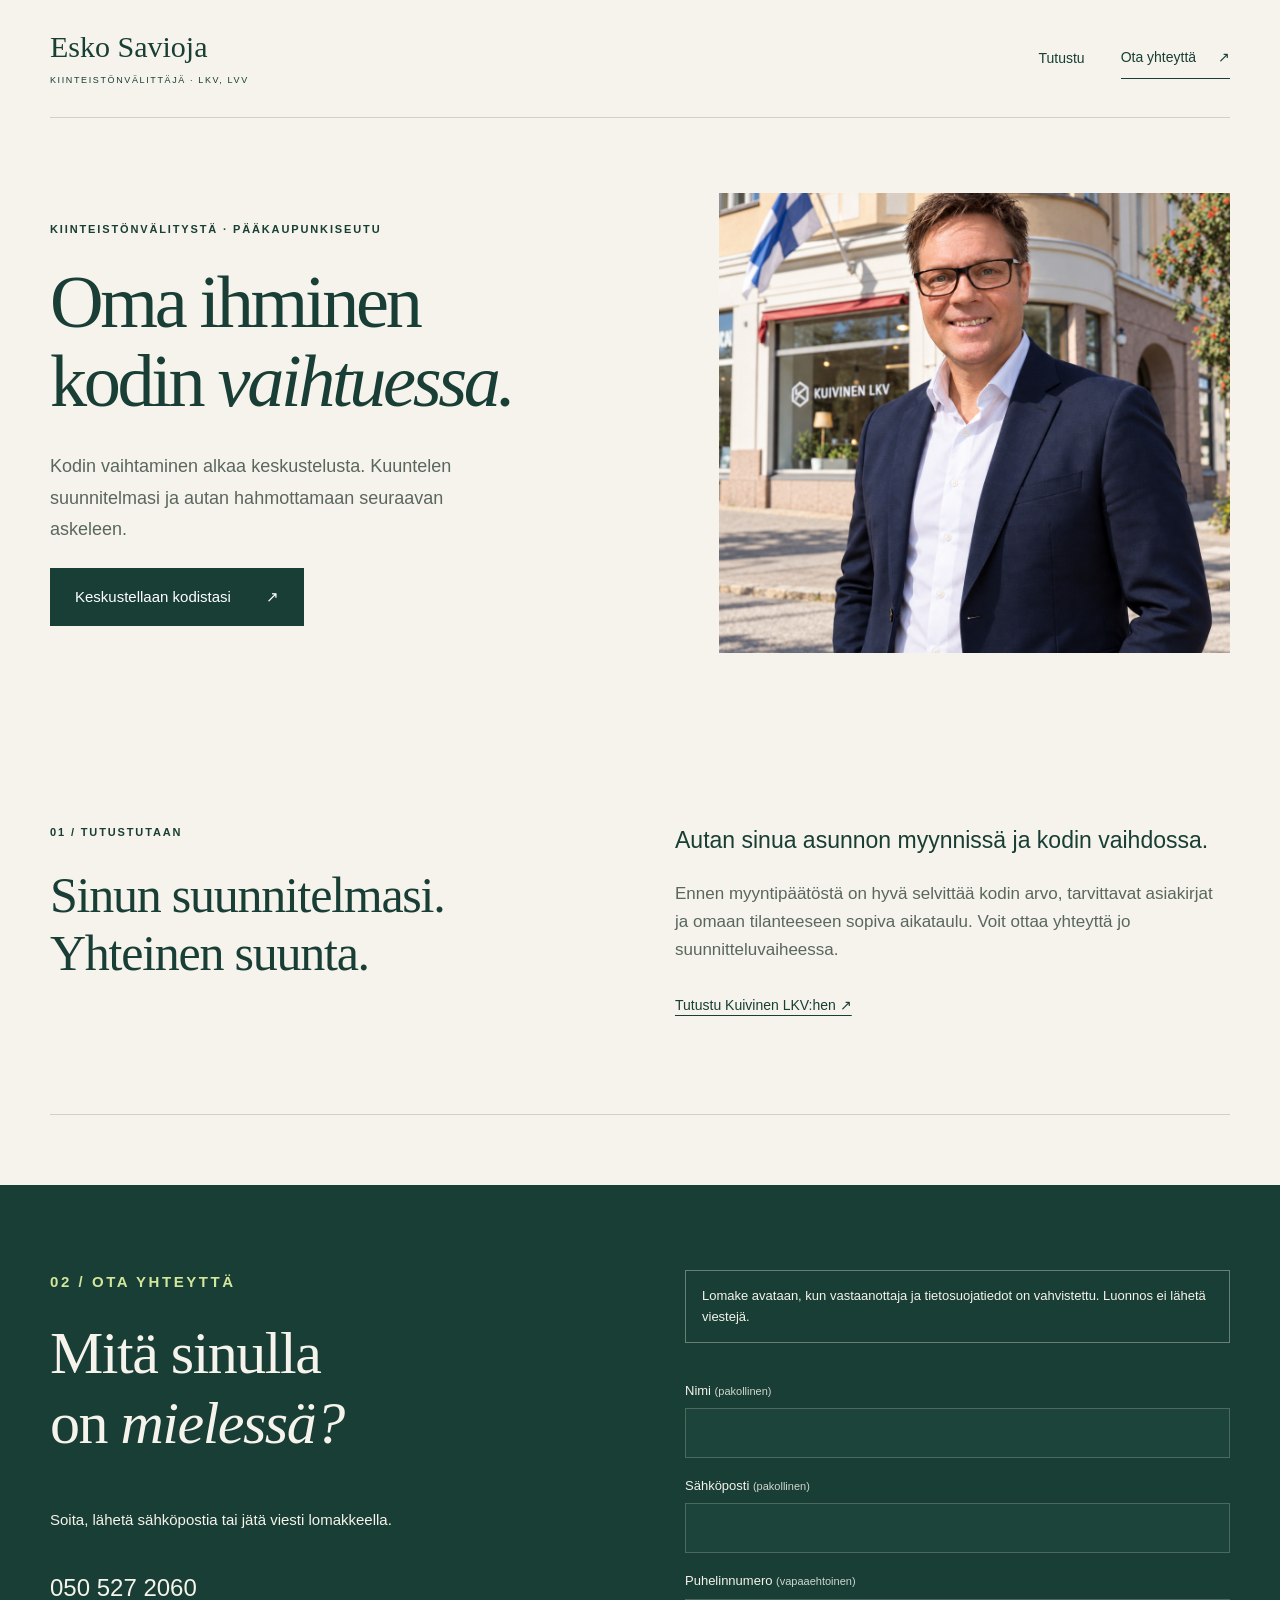
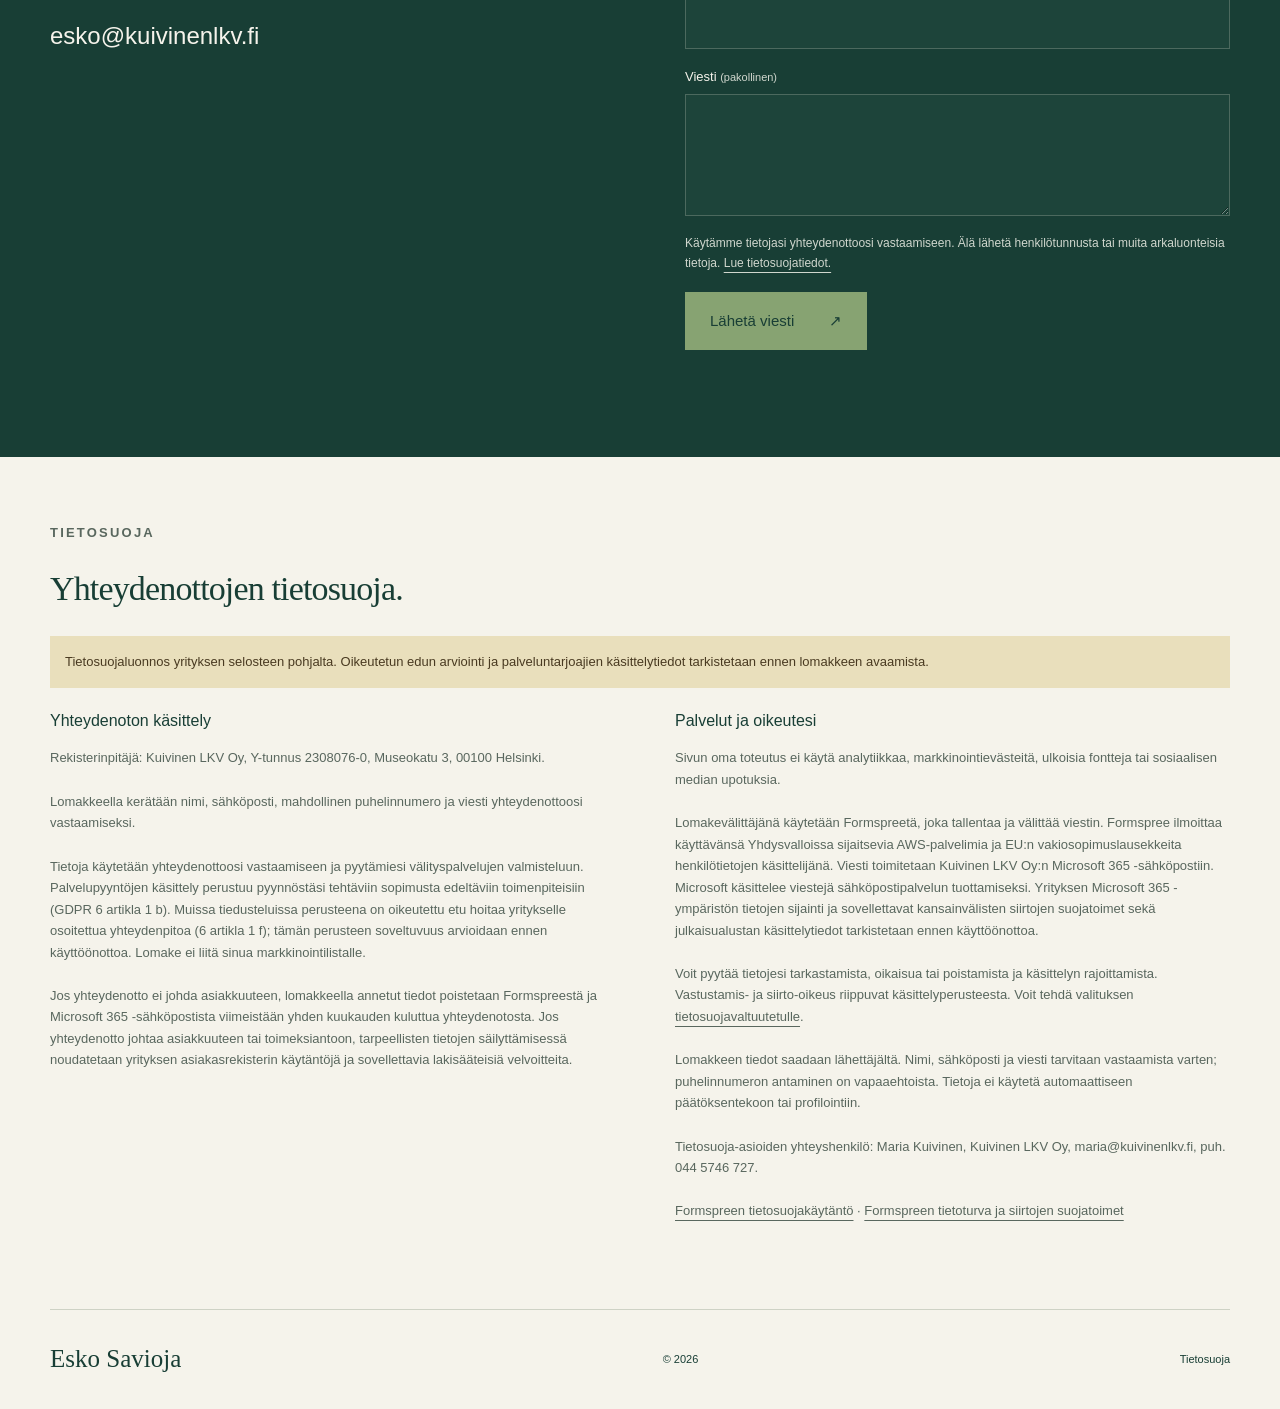
==== index.html @ 9e66d757 "Add files via upload" ====
<!doctype html>
<html lang="fi">
<head>
  <meta charset="utf-8">
  <meta name="viewport" content="width=device-width, initial-scale=1">
  <meta name="robots" content="noindex, nofollow">
  <meta name="description" content="Esko Savioja, Kuivinen LKV:n kiinteistönvälittäjä pääkaupunkiseudulla. Ota yhteyttä ja keskustellaan asumisen suunnitelmistasi.">
  <meta name="theme-color" content="#183e35">
  <meta property="og:title" content="Esko Savioja | Kuivinen LKV">
  <meta property="og:description" content="Oma ihminen kodin vaihtuessa. Tutustu ja ota yhteyttä.">
  <meta property="og:type" content="website">
  <meta property="og:locale" content="fi_FI">
  <title>Esko Savioja | Kiinteistönvälittäjä, LKV, LVV</title>
  <link rel="icon" href="favicon.svg" type="image/svg+xml">
  <link rel="stylesheet" href="styles.css">
  <script src="site-config.js" defer></script>
  <script src="site.js" defer></script>
</head>
<body>
  <a class="skip" href="#sisalto">Siirry sisältöön</a>
  <header class="header wrap">
    <a href="#" class="wordmark" aria-label="Esko Savioja, etusivu">Esko Savioja<span>KIINTEISTÖNVÄLITTÄJÄ · LKV, LVV</span></a>
    <nav aria-label="Päävalikko"><a href="#esittely">Tutustu</a><a href="#yhteys" class="nav-cta">Ota yhteyttä <span aria-hidden="true">↗</span></a></nav>
  </header>
  <main id="sisalto">
    <section class="hero wrap" aria-labelledby="hero-title">
      <div class="hero-copy"><p class="eyebrow">KIINTEISTÖNVÄLITYSTÄ · PÄÄKAUPUNKISEUTU</p>
        <h1 id="hero-title">Oma ihminen<br>kodin <em>vaihtuessa.</em></h1>
        <p class="lead">Kodin vaihtaminen alkaa keskustelusta. Kuuntelen suunnitelmasi ja autan hahmottamaan seuraavan askeleen.</p>
        <a class="button" href="#yhteys">Keskustellaan kodistasi <span aria-hidden="true">↗</span></a>
      </div>
      <figure class="portrait" id="portrait">
        <img id="portrait-photo" src="esko-savioja-ulkokuva.png" alt="Esko Savioja Kuivinen LKV:n toimiston edustalla" width="1122" height="1402" fetchpriority="high">
      </figure>
    </section>
    <section id="esittely" class="intro wrap section" aria-labelledby="intro-title">
      <div><p class="eyebrow">01 / TUTUSTUTAAN</p><h2 id="intro-title">Sinun suunnitelmasi.<br>Yhteinen suunta.</h2></div>
      <div class="intro-text"><p class="large">Autan sinua asunnon myynnissä ja kodin vaihdossa.</p><p>Ennen myyntipäätöstä on hyvä selvittää kodin arvo, tarvittavat asiakirjat ja omaan tilanteeseen sopiva aikataulu. Voit ottaa yhteyttä jo suunnitteluvaiheessa.</p><a class="text-link" id="profile-link" href="https://kuivinenlkv.fi/">Tutustu Kuivinen LKV:hen <span aria-hidden="true">↗</span></a></div>
    </section>
    <section id="yhteys" class="contact" aria-labelledby="contact-title"><div class="wrap contact-grid">
      <div><p class="eyebrow">02 / OTA YHTEYTTÄ</p><h2 id="contact-title">Mitä sinulla<br>on <em>mielessä?</em></h2><p>Soita, lähetä sähköpostia tai jätä viesti lomakkeella.</p><address><a id="phone" href="tel:+358505272060">050 527 2060</a><a id="email" href="mailto:esko@kuivinenlkv.fi">esko@kuivinenlkv.fi</a></address></div>
      <form id="contact-form" method="post" aria-describedby="form-note">
        <p id="form-note" class="form-note">Lomake avataan, kun vastaanottaja ja tietosuojatiedot on vahvistettu. Luonnos ei lähetä viestejä.</p>
        <fieldset disabled id="form-fields"><legend class="sr-only">Yhteydenottolomake</legend>
          <label for="name">Nimi <span>(pakollinen)</span></label><input id="name" name="name" autocomplete="name" maxlength="120" required>
          <label for="email-field">Sähköposti <span>(pakollinen)</span></label><input id="email-field" name="email" type="email" autocomplete="email" maxlength="254" required>
          <label for="phone-field">Puhelinnumero <span>(vapaaehtoinen)</span></label><input id="phone-field" name="phone" type="tel" autocomplete="tel" maxlength="40">
          <label for="message">Viesti <span>(pakollinen)</span></label><textarea id="message" name="message" rows="4" maxlength="5000" required></textarea>
          <div class="honeypot" aria-hidden="true"><label for="website">Jätä tämä tyhjäksi</label><input id="website" name="_gotcha" tabindex="-1" autocomplete="off"></div>
          <p class="form-privacy">Käytämme tietojasi yhteydenottoosi vastaamiseen. Älä lähetä henkilötunnusta tai muita arkaluonteisia tietoja. <a href="#tietosuoja">Lue tietosuojatiedot.</a></p>
          <button class="button light" type="submit" id="send">Lähetä viesti <span aria-hidden="true">↗</span></button>
        </fieldset>
        <p id="form-status" role="status" aria-live="polite"></p>
      </form>
    </div></section>
    <section id="tietosuoja" class="privacy wrap section" aria-labelledby="privacy-title"><p class="eyebrow">TIETOSUOJA</p><h2 id="privacy-title">Yhteydenottojen tietosuoja.</h2>
      <p id="privacy-draft" class="privacy-draft">Tietosuojaluonnos yrityksen selosteen pohjalta. Oikeutetun edun arviointi ja palveluntarjoajien käsittelytiedot tarkistetaan ennen lomakkeen avaamista.</p>
      <div class="privacy-grid"><div><h3>Yhteydenoton käsittely</h3><p id="controller">Rekisterinpitäjä: Kuivinen LKV Oy, Y-tunnus 2308076-0, Museokatu 3, 00100 Helsinki.</p><p>Lomakkeella kerätään nimi, sähköposti, mahdollinen puhelinnumero ja viesti yhteydenottoosi vastaamiseksi.</p><p id="legal-basis">Tietoja käytetään yhteydenottoosi vastaamiseen ja pyytämiesi välityspalvelujen valmisteluun. Palvelupyyntöjen käsittely perustuu pyynnöstäsi tehtäviin sopimusta edeltäviin toimenpiteisiin (GDPR 6 artikla 1 b). Muissa tiedusteluissa perusteena on oikeutettu etu hoitaa yritykselle osoitettua yhteydenpitoa (6 artikla 1 f); tämän perusteen soveltuvuus arvioidaan ennen käyttöönottoa. Lomake ei liitä sinua markkinointilistalle.</p><p id="retention">Jos yhteydenotto ei johda asiakkuuteen, lomakkeella annetut tiedot poistetaan Formspreestä ja Microsoft 365 -sähköpostista viimeistään yhden kuukauden kuluttua yhteydenotosta. Jos yhteydenotto johtaa asiakkuuteen tai toimeksiantoon, tarpeellisten tietojen säilyttämisessä noudatetaan yrityksen asiakasrekisterin käytäntöjä ja sovellettavia lakisääteisiä velvoitteita.</p></div><div><h3>Palvelut ja oikeutesi</h3><p>Sivun oma toteutus ei käytä analytiikkaa, markkinointievästeitä, ulkoisia fontteja tai sosiaalisen median upotuksia.</p><p id="processors">Lomakevälittäjänä käytetään Formspreetä, joka tallentaa ja välittää viestin. Formspree ilmoittaa käyttävänsä Yhdysvalloissa sijaitsevia AWS-palvelimia ja EU:n vakiosopimuslausekkeita henkilötietojen käsittelijänä. Viesti toimitetaan Kuivinen LKV Oy:n Microsoft 365 -sähköpostiin. Microsoft käsittelee viestejä sähköpostipalvelun tuottamiseksi. Yrityksen Microsoft 365 -ympäristön tietojen sijainti ja sovellettavat kansainvälisten siirtojen suojatoimet sekä julkaisualustan käsittelytiedot tarkistetaan ennen käyttöönottoa.</p><p>Voit pyytää tietojesi tarkastamista, oikaisua tai poistamista ja käsittelyn rajoittamista. Vastustamis- ja siirto-oikeus riippuvat käsittelyperusteesta. Voit tehdä valituksen <a href="https://tietosuoja.fi/ilmoitus-tietosuojavaltuutetulle">tietosuojavaltuutetulle</a>.</p><p>Lomakkeen tiedot saadaan lähettäjältä. Nimi, sähköposti ja viesti tarvitaan vastaamista varten; puhelinnumeron antaminen on vapaaehtoista. Tietoja ei käytetä automaattiseen päätöksentekoon tai profilointiin.</p><p id="privacy-contact">Tietosuoja-asioiden yhteyshenkilö: Maria Kuivinen, Kuivinen LKV Oy, maria@kuivinenlkv.fi, puh. 044 5746 727.</p><p><a href="https://formspree.io/legal/privacy-policy/">Formspreen tietosuojakäytäntö</a> · <a href="https://formspree.io/security/">Formspreen tietoturva ja siirtojen suojatoimet</a></p></div></div>
    </section>
  </main>
  <footer class="footer wrap"><a class="wordmark" href="#">Esko Savioja</a><span>© <span id="year">2026</span></span><a href="#tietosuoja">Tietosuoja</a></footer>
</body>
</html>
---- styles.css ----
:root{--paper:#f5f3eb;--ink:#183e35;--muted:#59675e;--line:#ced2c5;--accent:#d2e69c;--serif:Georgia,'Times New Roman',serif;--sans:Arial,Helvetica,sans-serif}*{box-sizing:border-box}html{scroll-behavior:smooth;scroll-padding-top:2rem}body{margin:0;background:var(--paper);color:var(--ink);font:17px/1.65 var(--sans)}a{color:inherit;text-underline-offset:5px}a,button,input,textarea{touch-action:manipulation}a:focus-visible,button:focus-visible,summary:focus-visible{outline:3px solid #977234;outline-offset:6px}input:focus-visible,textarea:focus-visible{outline:3px solid var(--accent);outline-offset:3px}.wrap{width:min(1180px,calc(100% - 96px));margin-inline:auto}.draft{background:#e9dfbc;text-align:center;padding:8px 20px;font-size:13px;color:#493a21}.header{display:flex;align-items:center;justify-content:space-between;padding-block:30px;border-bottom:1px solid var(--line);gap:24px}.wordmark{font:30px/1.15 var(--serif);text-decoration:none}.wordmark span{display:block;font:9px/1.5 var(--sans);letter-spacing:.18em;margin-top:9px}nav{display:flex;align-items:center;gap:36px;font-size:14px}nav a{text-decoration:none}.nav-cta{border-bottom:1px solid var(--ink);padding-block:8px}nav span{margin-left:18px}.hero{display:grid;grid-template-columns:1.2fr 1fr;gap:55px;align-items:center;padding-block:75px 80px}.eyebrow{font-size:11px;font-weight:700;letter-spacing:.17em;margin:0 0 25px}h1,h2,h3,p,figure{margin-top:0}h1{font:clamp(48px,5.8vw,78px)/1.07 var(--serif);letter-spacing:-.045em;margin-bottom:30px}em{font-weight:400}h2{font:clamp(34px,4vw,50px)/1.16 var(--serif);letter-spacing:-.025em}h3{font-size:19px;line-height:1.35;font-weight:500}p{margin-bottom:22px}.lead{font-size:18px;max-width:460px;color:var(--muted);line-height:1.75}.button{display:inline-flex;gap:35px;align-items:center;justify-content:space-between;background:var(--ink);color:white;padding:17px 24px;text-decoration:none;border:1px solid var(--ink);font:15px/1.5 var(--sans);cursor:pointer}.button:hover{background:#2a5549}.hero-note{font-size:11px;color:var(--muted);margin-top:18px}.portrait{margin:0;position:relative;align-self:stretch;min-height:460px;background:#d9ddcf;overflow:hidden}.portrait-placeholder{height:100%;min-height:460px;display:flex;flex-direction:column;align-items:center;justify-content:center;background:linear-gradient(155deg,#e3e5d8 0%,#becbbc 100%)}.monogram{font:150px var(--serif);letter-spacing:-.07em;color:#55725f}.photo-note{font-size:12px;color:#344f41}.portrait img{display:block;width:100%;height:100%;min-height:460px;object-fit:cover;position:absolute;inset:0}.portrait figcaption{position:absolute;bottom:20px;left:22px;right:22px;padding:16px 20px;background:var(--paper);display:flex;flex-wrap:wrap;gap:6px 15px;align-items:baseline;justify-content:space-between}.portrait figcaption span{font:25px var(--serif)}.portrait figcaption small{font-size:10px;color:var(--muted)}.band{background:var(--ink);color:var(--paper)}.band-inner{padding-block:25px;display:flex;justify-content:space-between;gap:24px;align-items:center}.band-inner>span{font:24px var(--serif)}.band a{font-size:12px;white-space:nowrap;text-decoration:none}.band a span{margin-left:15px}.section{padding-block:90px;border-bottom:1px solid var(--line)}.intro{display:grid;grid-template-columns:1fr 1fr;gap:70px}.intro-text{color:var(--muted);max-width:540px}.intro-text .large{font-size:23px;color:var(--ink);line-height:1.5}.text-link{display:inline-block;color:var(--ink);font-size:14px;margin-top:8px}.text-link span{margin-left:20px}.section-heading{display:flex;justify-content:space-between;align-items:baseline;gap:24px}.section-heading h2{font-size:40px}.steps{list-style:none;padding:0;margin:35px 0 0;display:grid;grid-template-columns:repeat(3,1fr);gap:40px}.steps li{border-top:1px solid var(--line);padding-top:22px}.step-number{display:block;font:italic 34px var(--serif);color:#63764d;margin-bottom:25px}.steps p{font-size:15px;color:var(--muted);margin-bottom:0}.contact{background:var(--ink);color:var(--paper);margin-top:70px;padding-block:85px}.contact-grid{display:grid;grid-template-columns:1fr 1fr;gap:90px}.contact h2{font-size:60px}.contact .eyebrow{color:var(--accent)}.contact p{font-size:15px}.contact address{font-style:normal;display:flex;flex-direction:column;gap:8px;margin-top:35px}.contact address a{font-size:24px;text-decoration:none;overflow-wrap:anywhere}.contact-brand{margin-top:30px;color:#d0d7ce}form{min-width:0}fieldset{padding:0;margin:0;border:0;min-width:0}label{display:block;font-size:13px;margin:17px 0 7px}label span{color:#d0d7ce;font-size:11px}input,textarea{font:16px/1.5 var(--sans);border:1px solid #698074;border-radius:0;padding:12px;background:#21483e;color:#fff;display:block;width:100%;resize:vertical}textarea{min-height:120px}input:disabled,textarea:disabled{opacity:.65}.light{background:var(--accent);color:var(--ink);border-color:var(--accent)}.light:hover{background:#e0efbb}button:disabled{cursor:not-allowed;opacity:.6}.form-note{padding:14px 16px;border:1px solid #698074;margin-bottom:20px;font-size:13px!important}form .form-privacy{font-size:12px;color:#d0d7ce;margin-block:18px}#form-status{margin-top:18px}.honeypot{display:none}.privacy{padding-block:65px}.privacy h2{font-size:34px}.privacy-grid{display:grid;grid-template-columns:1fr 1fr;gap:70px}.privacy p{font-size:13px;color:var(--muted)}.privacy h3{font-size:16px}.privacy-draft{padding:15px;background:#e9dfbc;color:#493a21!important}.footer{display:flex;align-items:center;gap:30px;justify-content:space-between;padding-block:35px;font-size:11px}.footer .wordmark{font-size:25px}.footer a:not(.wordmark){text-decoration:none}.skip{position:fixed;left:15px;top:-100px;background:#fff;z-index:10;padding:12px}.skip:focus{top:15px}.sr-only{position:absolute;width:1px;height:1px;padding:0;margin:-1px;overflow:hidden;clip:rect(0,0,0,0);white-space:nowrap;border:0}[hidden]{display:none!important}@media(min-width:1500px){.hero{padding-block:95px}}@media(max-width:900px){.wrap{width:calc(100% - 48px)}.hero{gap:28px}.hero h1{font-size:52px}.portrait,.portrait-placeholder{min-height:420px}.intro,.contact-grid{gap:40px}.steps{gap:24px}.section-heading{display:block}.contact h2{font-size:50px}.contact address a{font-size:21px}.privacy-grid{gap:35px}}@media(max-width:640px){.wrap{width:calc(100% - 40px)}.header{padding-block:22px;gap:15px}.wordmark{font-size:25px}.wordmark span{font-size:8px}nav{gap:0}nav>a:first-child{display:none}.nav-cta{font-size:12px}nav span{margin-left:8px}.hero{grid-template-columns:1fr;padding-block:44px;gap:30px}.hero h1{font-size:clamp(45px,11vw,66px)}.lead{font-size:17px}.portrait,.portrait-placeholder{min-height:410px}.portrait{aspect-ratio:4/4.1}.band-inner{align-items:flex-start;flex-direction:column;gap:14px}.band-inner>span{font-size:23px}.section{padding-block:55px}.intro,.contact-grid,.privacy-grid{grid-template-columns:1fr;gap:22px}.intro-text .large{font-size:22px}.section-heading h2{font-size:34px}.steps{grid-template-columns:1fr;gap:30px;margin-top:15px}.step-number{margin-bottom:15px}.steps p{max-width:440px}.contact{margin-top:35px;padding-block:55px}.contact h2{font-size:53px}.contact-grid{gap:25px}.contact address{margin-top:25px}.privacy-grid{gap:10px}.footer{flex-wrap:wrap;gap:20px}.footer .wordmark{width:100%}.draft{font-size:11px}}@media(prefers-reduced-motion:reduce){html{scroll-behavior:auto}}
:where(.hero-copy,.portrait){min-width:0}.portrait{width:100%;max-width:100%}
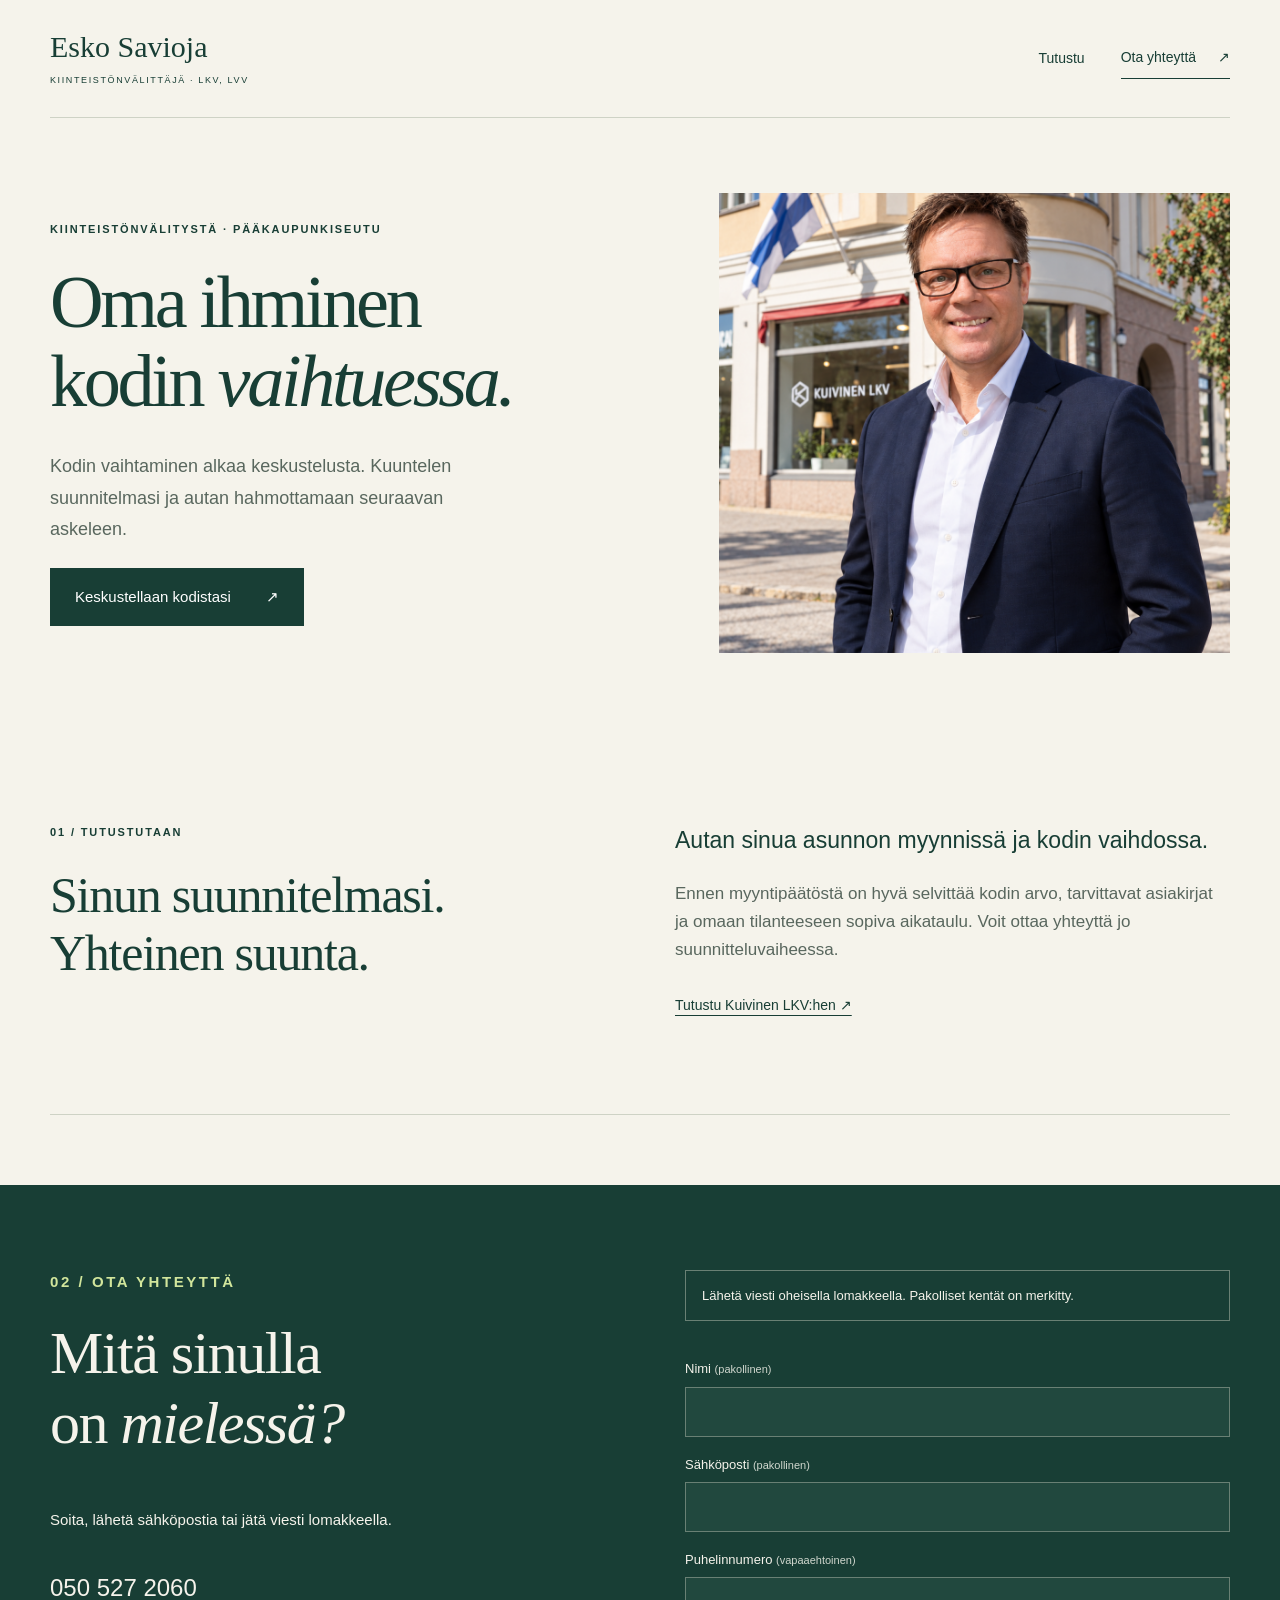
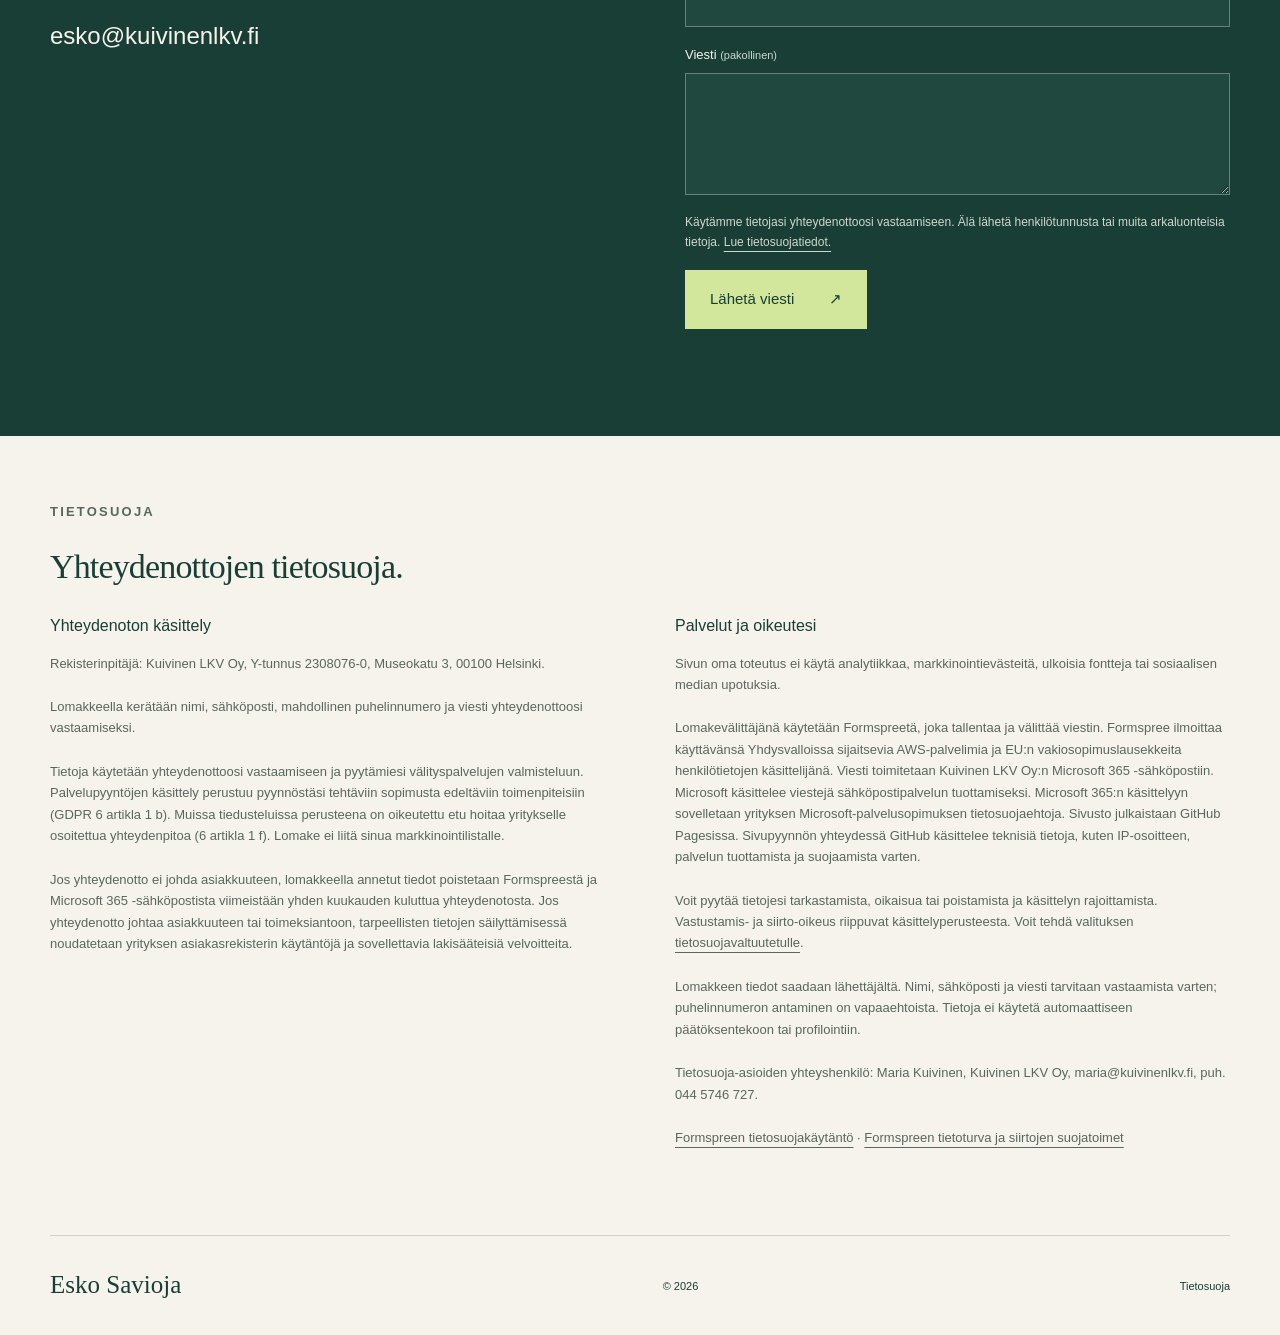
==== commit 42f4836e: "Add files via upload" ====
--- a/index.html
+++ b/index.html
@@ -3,7 +3,7 @@
 <head>
   <meta charset="utf-8">
   <meta name="viewport" content="width=device-width, initial-scale=1">
-  <meta name="robots" content="noindex, nofollow">
+  <meta name="robots" content="index, follow">
   <meta name="description" content="Esko Savioja, Kuivinen LKV:n kiinteistönvälittäjä pääkaupunkiseudulla. Ota yhteyttä ja keskustellaan asumisen suunnitelmistasi.">
   <meta name="theme-color" content="#183e35">
   <meta property="og:title" content="Esko Savioja | Kuivinen LKV">
@@ -11,6 +11,8 @@
   <meta property="og:type" content="website">
   <meta property="og:locale" content="fi_FI">
   <title>Esko Savioja | Kiinteistönvälittäjä, LKV, LVV</title>
+  <link rel="canonical" href="https://eskosavioja.com/">
+  <meta property="og:url" content="https://eskosavioja.com/">
   <link rel="icon" href="favicon.svg" type="image/svg+xml">
   <link rel="stylesheet" href="styles.css">
   <script src="site-config.js" defer></script>
@@ -40,7 +42,7 @@
     <section id="yhteys" class="contact" aria-labelledby="contact-title"><div class="wrap contact-grid">
       <div><p class="eyebrow">02 / OTA YHTEYTTÄ</p><h2 id="contact-title">Mitä sinulla<br>on <em>mielessä?</em></h2><p>Soita, lähetä sähköpostia tai jätä viesti lomakkeella.</p><address><a id="phone" href="tel:+358505272060">050 527 2060</a><a id="email" href="mailto:esko@kuivinenlkv.fi">esko@kuivinenlkv.fi</a></address></div>
       <form id="contact-form" method="post" aria-describedby="form-note">
-        <p id="form-note" class="form-note">Lomake avataan, kun vastaanottaja ja tietosuojatiedot on vahvistettu. Luonnos ei lähetä viestejä.</p>
+        <p id="form-note" class="form-note">Lähetä viesti oheisella lomakkeella. Pakolliset kentät on merkitty.</p>
         <fieldset disabled id="form-fields"><legend class="sr-only">Yhteydenottolomake</legend>
           <label for="name">Nimi <span>(pakollinen)</span></label><input id="name" name="name" autocomplete="name" maxlength="120" required>
           <label for="email-field">Sähköposti <span>(pakollinen)</span></label><input id="email-field" name="email" type="email" autocomplete="email" maxlength="254" required>
@@ -54,8 +56,7 @@
       </form>
     </div></section>
     <section id="tietosuoja" class="privacy wrap section" aria-labelledby="privacy-title"><p class="eyebrow">TIETOSUOJA</p><h2 id="privacy-title">Yhteydenottojen tietosuoja.</h2>
-      <p id="privacy-draft" class="privacy-draft">Tietosuojaluonnos yrityksen selosteen pohjalta. Oikeutetun edun arviointi ja palveluntarjoajien käsittelytiedot tarkistetaan ennen lomakkeen avaamista.</p>
-      <div class="privacy-grid"><div><h3>Yhteydenoton käsittely</h3><p id="controller">Rekisterinpitäjä: Kuivinen LKV Oy, Y-tunnus 2308076-0, Museokatu 3, 00100 Helsinki.</p><p>Lomakkeella kerätään nimi, sähköposti, mahdollinen puhelinnumero ja viesti yhteydenottoosi vastaamiseksi.</p><p id="legal-basis">Tietoja käytetään yhteydenottoosi vastaamiseen ja pyytämiesi välityspalvelujen valmisteluun. Palvelupyyntöjen käsittely perustuu pyynnöstäsi tehtäviin sopimusta edeltäviin toimenpiteisiin (GDPR 6 artikla 1 b). Muissa tiedusteluissa perusteena on oikeutettu etu hoitaa yritykselle osoitettua yhteydenpitoa (6 artikla 1 f); tämän perusteen soveltuvuus arvioidaan ennen käyttöönottoa. Lomake ei liitä sinua markkinointilistalle.</p><p id="retention">Jos yhteydenotto ei johda asiakkuuteen, lomakkeella annetut tiedot poistetaan Formspreestä ja Microsoft 365 -sähköpostista viimeistään yhden kuukauden kuluttua yhteydenotosta. Jos yhteydenotto johtaa asiakkuuteen tai toimeksiantoon, tarpeellisten tietojen säilyttämisessä noudatetaan yrityksen asiakasrekisterin käytäntöjä ja sovellettavia lakisääteisiä velvoitteita.</p></div><div><h3>Palvelut ja oikeutesi</h3><p>Sivun oma toteutus ei käytä analytiikkaa, markkinointievästeitä, ulkoisia fontteja tai sosiaalisen median upotuksia.</p><p id="processors">Lomakevälittäjänä käytetään Formspreetä, joka tallentaa ja välittää viestin. Formspree ilmoittaa käyttävänsä Yhdysvalloissa sijaitsevia AWS-palvelimia ja EU:n vakiosopimuslausekkeita henkilötietojen käsittelijänä. Viesti toimitetaan Kuivinen LKV Oy:n Microsoft 365 -sähköpostiin. Microsoft käsittelee viestejä sähköpostipalvelun tuottamiseksi. Yrityksen Microsoft 365 -ympäristön tietojen sijainti ja sovellettavat kansainvälisten siirtojen suojatoimet sekä julkaisualustan käsittelytiedot tarkistetaan ennen käyttöönottoa.</p><p>Voit pyytää tietojesi tarkastamista, oikaisua tai poistamista ja käsittelyn rajoittamista. Vastustamis- ja siirto-oikeus riippuvat käsittelyperusteesta. Voit tehdä valituksen <a href="https://tietosuoja.fi/ilmoitus-tietosuojavaltuutetulle">tietosuojavaltuutetulle</a>.</p><p>Lomakkeen tiedot saadaan lähettäjältä. Nimi, sähköposti ja viesti tarvitaan vastaamista varten; puhelinnumeron antaminen on vapaaehtoista. Tietoja ei käytetä automaattiseen päätöksentekoon tai profilointiin.</p><p id="privacy-contact">Tietosuoja-asioiden yhteyshenkilö: Maria Kuivinen, Kuivinen LKV Oy, maria@kuivinenlkv.fi, puh. 044 5746 727.</p><p><a href="https://formspree.io/legal/privacy-policy/">Formspreen tietosuojakäytäntö</a> · <a href="https://formspree.io/security/">Formspreen tietoturva ja siirtojen suojatoimet</a></p></div></div>
+      <div class="privacy-grid"><div><h3>Yhteydenoton käsittely</h3><p id="controller">Rekisterinpitäjä: Kuivinen LKV Oy, Y-tunnus 2308076-0, Museokatu 3, 00100 Helsinki.</p><p>Lomakkeella kerätään nimi, sähköposti, mahdollinen puhelinnumero ja viesti yhteydenottoosi vastaamiseksi.</p><p id="legal-basis">Tietoja käytetään yhteydenottoosi vastaamiseen ja pyytämiesi välityspalvelujen valmisteluun. Palvelupyyntöjen käsittely perustuu pyynnöstäsi tehtäviin sopimusta edeltäviin toimenpiteisiin (GDPR 6 artikla 1 b). Muissa tiedusteluissa perusteena on oikeutettu etu hoitaa yritykselle osoitettua yhteydenpitoa (6 artikla 1 f). Lomake ei liitä sinua markkinointilistalle.</p><p id="retention">Jos yhteydenotto ei johda asiakkuuteen, lomakkeella annetut tiedot poistetaan Formspreestä ja Microsoft 365 -sähköpostista viimeistään yhden kuukauden kuluttua yhteydenotosta. Jos yhteydenotto johtaa asiakkuuteen tai toimeksiantoon, tarpeellisten tietojen säilyttämisessä noudatetaan yrityksen asiakasrekisterin käytäntöjä ja sovellettavia lakisääteisiä velvoitteita.</p></div><div><h3>Palvelut ja oikeutesi</h3><p>Sivun oma toteutus ei käytä analytiikkaa, markkinointievästeitä, ulkoisia fontteja tai sosiaalisen median upotuksia.</p><p id="processors">Lomakevälittäjänä käytetään Formspreetä, joka tallentaa ja välittää viestin. Formspree ilmoittaa käyttävänsä Yhdysvalloissa sijaitsevia AWS-palvelimia ja EU:n vakiosopimuslausekkeita henkilötietojen käsittelijänä. Viesti toimitetaan Kuivinen LKV Oy:n Microsoft 365 -sähköpostiin. Microsoft käsittelee viestejä sähköpostipalvelun tuottamiseksi. Microsoft 365:n käsittelyyn sovelletaan yrityksen Microsoft-palvelusopimuksen tietosuojaehtoja. Sivusto julkaistaan GitHub Pagesissa. Sivupyynnön yhteydessä GitHub käsittelee teknisiä tietoja, kuten IP-osoitteen, palvelun tuottamista ja suojaamista varten.</p><p>Voit pyytää tietojesi tarkastamista, oikaisua tai poistamista ja käsittelyn rajoittamista. Vastustamis- ja siirto-oikeus riippuvat käsittelyperusteesta. Voit tehdä valituksen <a href="https://tietosuoja.fi/ilmoitus-tietosuojavaltuutetulle">tietosuojavaltuutetulle</a>.</p><p>Lomakkeen tiedot saadaan lähettäjältä. Nimi, sähköposti ja viesti tarvitaan vastaamista varten; puhelinnumeron antaminen on vapaaehtoista. Tietoja ei käytetä automaattiseen päätöksentekoon tai profilointiin.</p><p id="privacy-contact">Tietosuoja-asioiden yhteyshenkilö: Maria Kuivinen, Kuivinen LKV Oy, maria@kuivinenlkv.fi, puh. 044 5746 727.</p><p><a href="https://formspree.io/legal/privacy-policy/">Formspreen tietosuojakäytäntö</a> · <a href="https://formspree.io/security/">Formspreen tietoturva ja siirtojen suojatoimet</a></p></div></div>
     </section>
   </main>
   <footer class="footer wrap"><a class="wordmark" href="#">Esko Savioja</a><span>© <span id="year">2026</span></span><a href="#tietosuoja">Tietosuoja</a></footer>
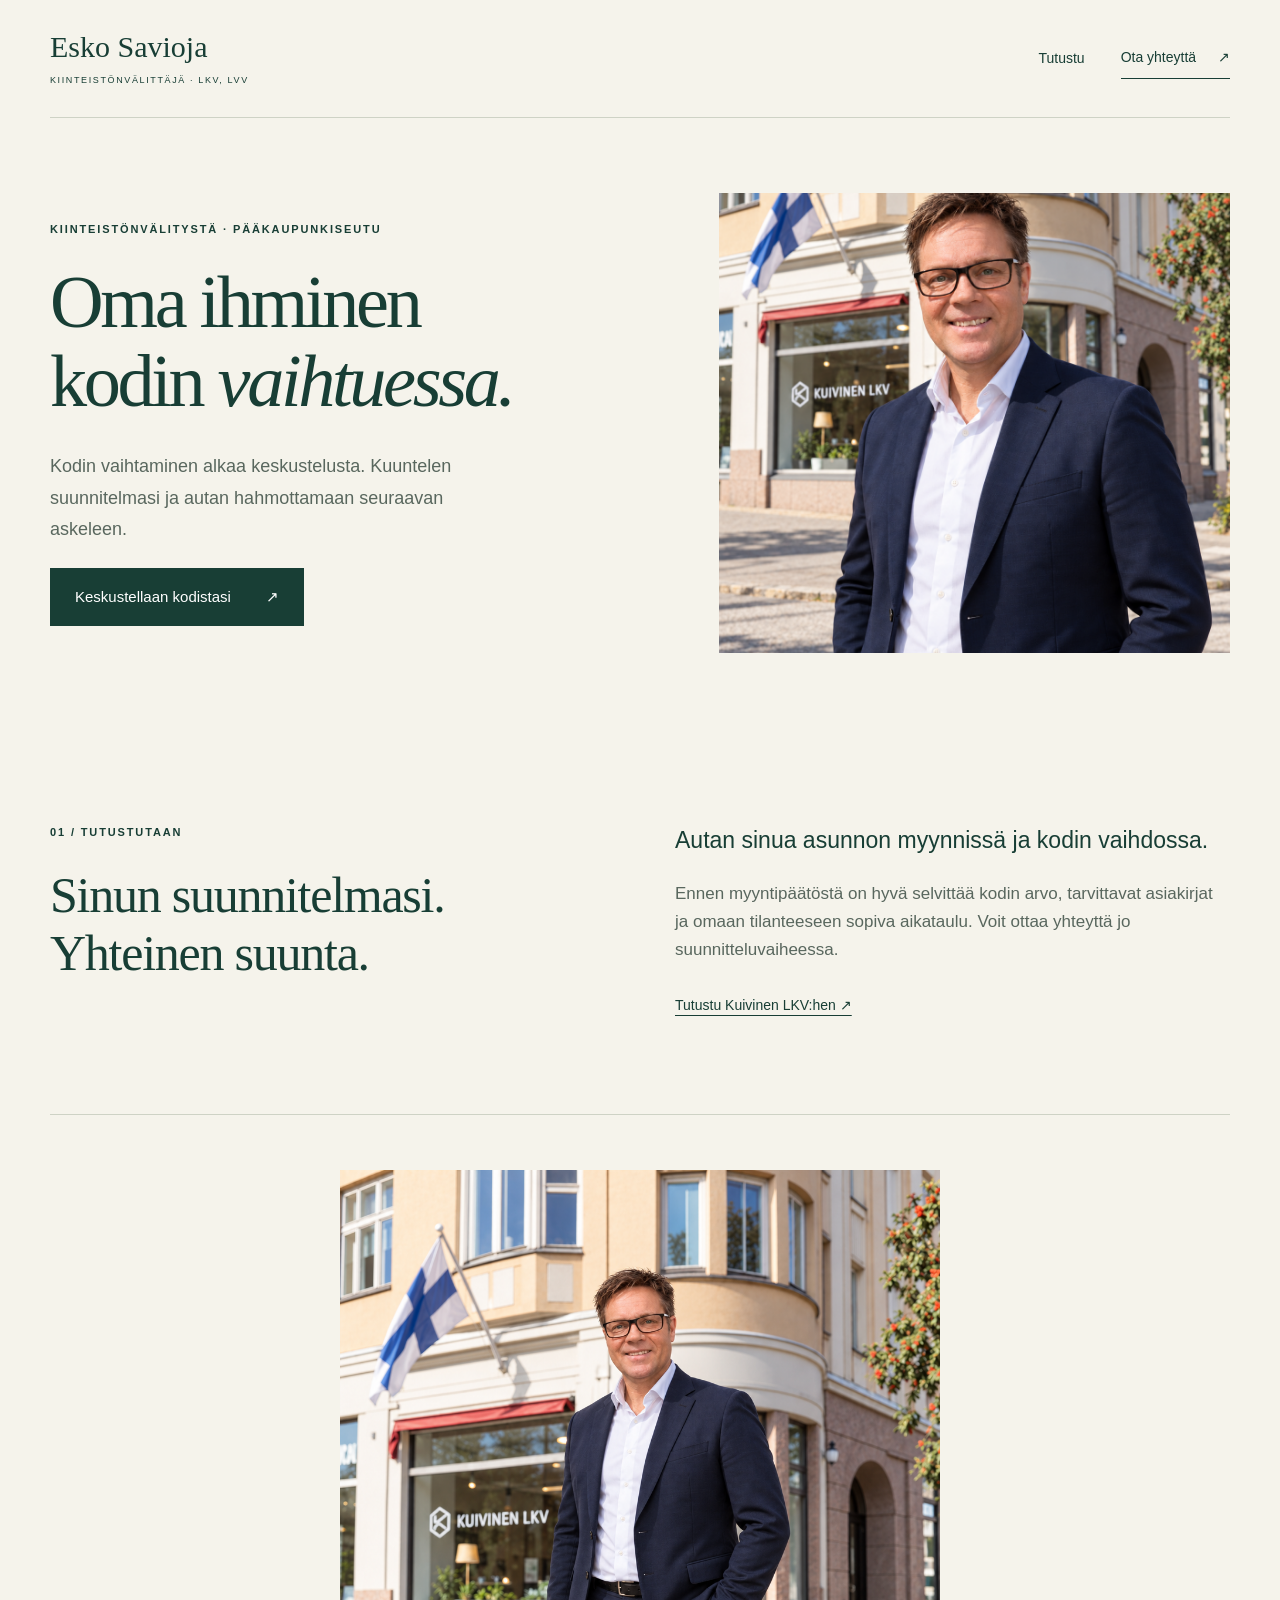
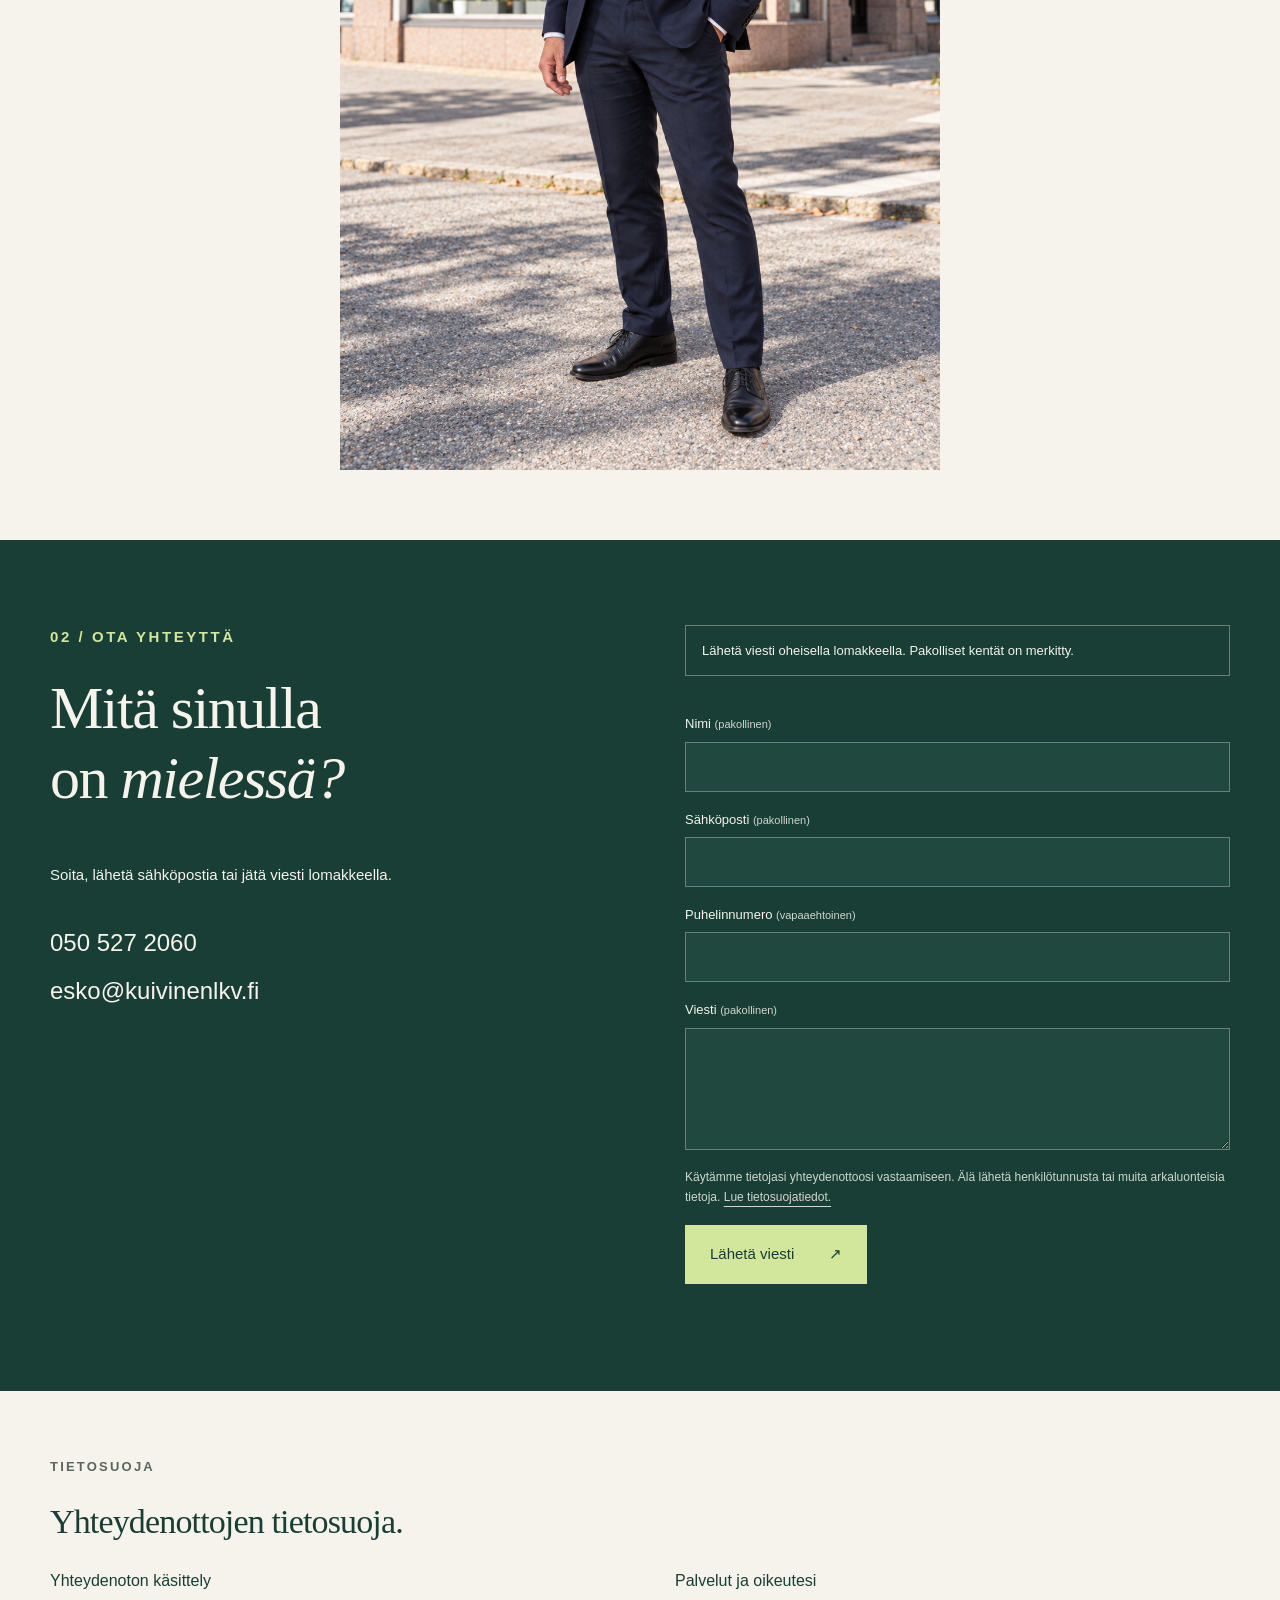
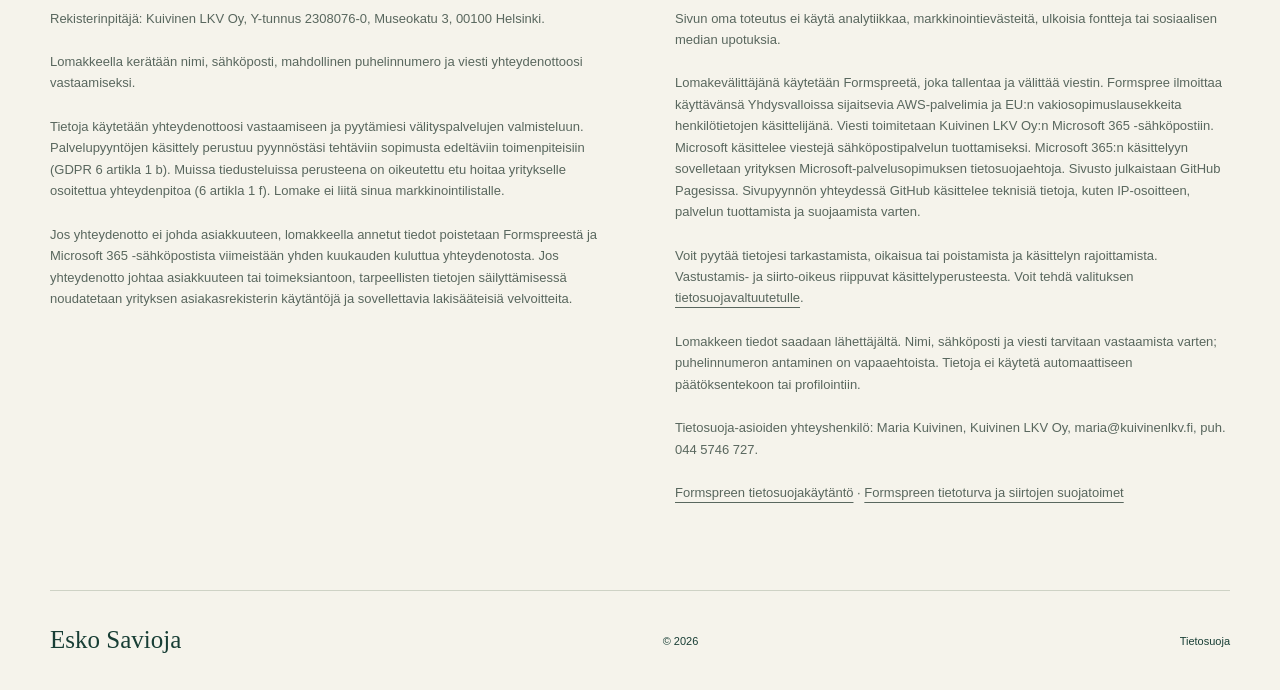
==== commit 83c99c48: "Add files via upload" ====
--- a/index.html
+++ b/index.html
@@ -39,6 +39,9 @@
       <div><p class="eyebrow">01 / TUTUSTUTAAN</p><h2 id="intro-title">Sinun suunnitelmasi.<br>Yhteinen suunta.</h2></div>
       <div class="intro-text"><p class="large">Autan sinua asunnon myynnissä ja kodin vaihdossa.</p><p>Ennen myyntipäätöstä on hyvä selvittää kodin arvo, tarvittavat asiakirjat ja omaan tilanteeseen sopiva aikataulu. Voit ottaa yhteyttä jo suunnitteluvaiheessa.</p><a class="text-link" id="profile-link" href="https://kuivinenlkv.fi/">Tutustu Kuivinen LKV:hen <span aria-hidden="true">↗</span></a></div>
     </section>
+    <figure class="location-photo wrap">
+      <img src="esko-savioja-kokovartalo.png" alt="Esko Savioja kokovartalokuvassa Kuivinen LKV:n toimiston edustalla" width="1024" height="1536" loading="lazy" decoding="async">
+    </figure>
     <section id="yhteys" class="contact" aria-labelledby="contact-title"><div class="wrap contact-grid">
       <div><p class="eyebrow">02 / OTA YHTEYTTÄ</p><h2 id="contact-title">Mitä sinulla<br>on <em>mielessä?</em></h2><p>Soita, lähetä sähköpostia tai jätä viesti lomakkeella.</p><address><a id="phone" href="tel:+358505272060">050 527 2060</a><a id="email" href="mailto:esko@kuivinenlkv.fi">esko@kuivinenlkv.fi</a></address></div>
       <form id="contact-form" method="post" aria-describedby="form-note">
--- a/styles.css
+++ b/styles.css
@@ -1,2 +1,4 @@
-:root{--paper:#f5f3eb;--ink:#183e35;--muted:#59675e;--line:#ced2c5;--accent:#d2e69c;--serif:Georgia,'Times New Roman',serif;--sans:Arial,Helvetica,sans-serif}*{box-sizing:border-box}html{scroll-behavior:smooth;scroll-padding-top:2rem}body{margin:0;background:var(--paper);color:var(--ink);font:17px/1.65 var(--sans)}a{color:inherit;text-underline-offset:5px}a,button,input,textarea{touch-action:manipulation}a:focus-visible,button:focus-visible,summary:focus-visible{outline:3px solid #977234;outline-offset:6px}input:focus-visible,textarea:focus-visible{outline:3px solid var(--accent);outline-offset:3px}.wrap{width:min(1180px,calc(100% - 96px));margin-inline:auto}.draft{background:#e9dfbc;text-align:center;padding:8px 20px;font-size:13px;color:#493a21}.header{display:flex;align-items:center;justify-content:space-between;padding-block:30px;border-bottom:1px solid var(--line);gap:24px}.wordmark{font:30px/1.15 var(--serif);text-decoration:none}.wordmark span{display:block;font:9px/1.5 var(--sans);letter-spacing:.18em;margin-top:9px}nav{display:flex;align-items:center;gap:36px;font-size:14px}nav a{text-decoration:none}.nav-cta{border-bottom:1px solid var(--ink);padding-block:8px}nav span{margin-left:18px}.hero{display:grid;grid-template-columns:1.2fr 1fr;gap:55px;align-items:center;padding-block:75px 80px}.eyebrow{font-size:11px;font-weight:700;letter-spacing:.17em;margin:0 0 25px}h1,h2,h3,p,figure{margin-top:0}h1{font:clamp(48px,5.8vw,78px)/1.07 var(--serif);letter-spacing:-.045em;margin-bottom:30px}em{font-weight:400}h2{font:clamp(34px,4vw,50px)/1.16 var(--serif);letter-spacing:-.025em}h3{font-size:19px;line-height:1.35;font-weight:500}p{margin-bottom:22px}.lead{font-size:18px;max-width:460px;color:var(--muted);line-height:1.75}.button{display:inline-flex;gap:35px;align-items:center;justify-content:space-between;background:var(--ink);color:white;padding:17px 24px;text-decoration:none;border:1px solid var(--ink);font:15px/1.5 var(--sans);cursor:pointer}.button:hover{background:#2a5549}.hero-note{font-size:11px;color:var(--muted);margin-top:18px}.portrait{margin:0;position:relative;align-self:stretch;min-height:460px;background:#d9ddcf;overflow:hidden}.portrait-placeholder{height:100%;min-height:460px;display:flex;flex-direction:column;align-items:center;justify-content:center;background:linear-gradient(155deg,#e3e5d8 0%,#becbbc 100%)}.monogram{font:150px var(--serif);letter-spacing:-.07em;color:#55725f}.photo-note{font-size:12px;color:#344f41}.portrait img{display:block;width:100%;height:100%;min-height:460px;object-fit:cover;position:absolute;inset:0}.portrait figcaption{position:absolute;bottom:20px;left:22px;right:22px;padding:16px 20px;background:var(--paper);display:flex;flex-wrap:wrap;gap:6px 15px;align-items:baseline;justify-content:space-between}.portrait figcaption span{font:25px var(--serif)}.portrait figcaption small{font-size:10px;color:var(--muted)}.band{background:var(--ink);color:var(--paper)}.band-inner{padding-block:25px;display:flex;justify-content:space-between;gap:24px;align-items:center}.band-inner>span{font:24px var(--serif)}.band a{font-size:12px;white-space:nowrap;text-decoration:none}.band a span{margin-left:15px}.section{padding-block:90px;border-bottom:1px solid var(--line)}.intro{display:grid;grid-template-columns:1fr 1fr;gap:70px}.intro-text{color:var(--muted);max-width:540px}.intro-text .large{font-size:23px;color:var(--ink);line-height:1.5}.text-link{display:inline-block;color:var(--ink);font-size:14px;margin-top:8px}.text-link span{margin-left:20px}.section-heading{display:flex;justify-content:space-between;align-items:baseline;gap:24px}.section-heading h2{font-size:40px}.steps{list-style:none;padding:0;margin:35px 0 0;display:grid;grid-template-columns:repeat(3,1fr);gap:40px}.steps li{border-top:1px solid var(--line);padding-top:22px}.step-number{display:block;font:italic 34px var(--serif);color:#63764d;margin-bottom:25px}.steps p{font-size:15px;color:var(--muted);margin-bottom:0}.contact{background:var(--ink);color:var(--paper);margin-top:70px;padding-block:85px}.contact-grid{display:grid;grid-template-columns:1fr 1fr;gap:90px}.contact h2{font-size:60px}.contact .eyebrow{color:var(--accent)}.contact p{font-size:15px}.contact address{font-style:normal;display:flex;flex-direction:column;gap:8px;margin-top:35px}.contact address a{font-size:24px;text-decoration:none;overflow-wrap:anywhere}.contact-brand{margin-top:30px;color:#d0d7ce}form{min-width:0}fieldset{padding:0;margin:0;border:0;min-width:0}label{display:block;font-size:13px;margin:17px 0 7px}label span{color:#d0d7ce;font-size:11px}input,textarea{font:16px/1.5 var(--sans);border:1px solid #698074;border-radius:0;padding:12px;background:#21483e;color:#fff;display:block;width:100%;resize:vertical}textarea{min-height:120px}input:disabled,textarea:disabled{opacity:.65}.light{background:var(--accent);color:var(--ink);border-color:var(--accent)}.light:hover{background:#e0efbb}button:disabled{cursor:not-allowed;opacity:.6}.form-note{padding:14px 16px;border:1px solid #698074;margin-bottom:20px;font-size:13px!important}form .form-privacy{font-size:12px;color:#d0d7ce;margin-block:18px}#form-status{margin-top:18px}.honeypot{display:none}.privacy{padding-block:65px}.privacy h2{font-size:34px}.privacy-grid{display:grid;grid-template-columns:1fr 1fr;gap:70px}.privacy p{font-size:13px;color:var(--muted)}.privacy h3{font-size:16px}.privacy-draft{padding:15px;background:#e9dfbc;color:#493a21!important}.footer{display:flex;align-items:center;gap:30px;justify-content:space-between;padding-block:35px;font-size:11px}.footer .wordmark{font-size:25px}.footer a:not(.wordmark){text-decoration:none}.skip{position:fixed;left:15px;top:-100px;background:#fff;z-index:10;padding:12px}.skip:focus{top:15px}.sr-only{position:absolute;width:1px;height:1px;padding:0;margin:-1px;overflow:hidden;clip:rect(0,0,0,0);white-space:nowrap;border:0}[hidden]{display:none!important}@media(min-width:1500px){.hero{padding-block:95px}}@media(max-width:900px){.wrap{width:calc(100% - 48px)}.hero{gap:28px}.hero h1{font-size:52px}.portrait,.portrait-placeholder{min-height:420px}.intro,.contact-grid{gap:40px}.steps{gap:24px}.section-heading{display:block}.contact h2{font-size:50px}.contact address a{font-size:21px}.privacy-grid{gap:35px}}@media(max-width:640px){.wrap{width:calc(100% - 40px)}.header{padding-block:22px;gap:15px}.wordmark{font-size:25px}.wordmark span{font-size:8px}nav{gap:0}nav>a:first-child{display:none}.nav-cta{font-size:12px}nav span{margin-left:8px}.hero{grid-template-columns:1fr;padding-block:44px;gap:30px}.hero h1{font-size:clamp(45px,11vw,66px)}.lead{font-size:17px}.portrait,.portrait-placeholder{min-height:410px}.portrait{aspect-ratio:4/4.1}.band-inner{align-items:flex-start;flex-direction:column;gap:14px}.band-inner>span{font-size:23px}.section{padding-block:55px}.intro,.contact-grid,.privacy-grid{grid-template-columns:1fr;gap:22px}.intro-text .large{font-size:22px}.section-heading h2{font-size:34px}.steps{grid-template-columns:1fr;gap:30px;margin-top:15px}.step-number{margin-bottom:15px}.steps p{max-width:440px}.contact{margin-top:35px;padding-block:55px}.contact h2{font-size:53px}.contact-grid{gap:25px}.contact address{margin-top:25px}.privacy-grid{gap:10px}.footer{flex-wrap:wrap;gap:20px}.footer .wordmark{width:100%}.draft{font-size:11px}}@media(prefers-reduced-motion:reduce){html{scroll-behavior:auto}}
-:where(.hero-copy,.portrait){min-width:0}.portrait{width:100%;max-width:100%}
+:root{--paper:#f5f3eb;--ink:#183e35;--muted:#59675e;--line:#ced2c5;--accent:#d2e69c;--serif:Georgia,'Times New Roman',serif;--sans:Arial,Helvetica,sans-serif}*{box-sizing:border-box}html{scroll-behavior:smooth;scroll-padding-top:2rem}body{margin:0;background:var(--paper);color:var(--ink);font:17px/1.65 var(--sans)}a{color:inherit;text-underline-offset:5px}a,button,input,textarea{touch-action:manipulation}a:focus-visible,button:focus-visible,summary:focus-visible{outline:3px solid #977234;outline-offset:6px}input:focus-visible,textarea:focus-visible{outline:3px solid var(--accent);outline-offset:3px}.wrap{width:min(1180px,calc(100% - 96px));margin-inline:auto}.draft{background:#e9dfbc;text-align:center;padding:8px 20px;font-size:13px;color:#493a21}.header{display:flex;align-items:center;justify-content:space-between;padding-block:30px;border-bottom:1px solid var(--line);gap:24px}.wordmark{font:30px/1.15 var(--serif);text-decoration:none}.wordmark span{display:block;font:9px/1.5 var(--sans);letter-spacing:.18em;margin-top:9px}nav{display:flex;align-items:center;gap:36px;font-size:14px}nav a{text-decoration:none}.nav-cta{border-bottom:1px solid var(--ink);padding-block:8px}nav span{margin-left:18px}.hero{display:grid;grid-template-columns:1.2fr 1fr;gap:55px;align-items:center;padding-block:75px 80px}.eyebrow{font-size:11px;font-weight:700;letter-spacing:.17em;margin:0 0 25px}h1,h2,h3,p,figure{margin-top:0}h1{font:clamp(48px,5.8vw,78px)/1.07 var(--serif);letter-spacing:-.045em;margin-bottom:30px}em{font-weight:400}h2{font:clamp(34px,4vw,50px)/1.16 var(--serif);letter-spacing:-.025em}h3{font-size:19px;line-height:1.35;font-weight:500}p{margin-bottom:22px}.lead{font-size:18px;max-width:460px;color:var(--muted);line-height:1.75}.button{display:inline-flex;gap:35px;align-items:center;justify-content:space-between;background:var(--ink);color:white;padding:17px 24px;text-decoration:none;border:1px solid var(--ink);font:15px/1.5 var(--sans);cursor:pointer}.button:hover{background:#2a5549}.hero-note{font-size:11px;color:var(--muted);margin-top:18px}.portrait{margin:0;position:relative;align-self:stretch;min-height:460px;background:#d9ddcf;overflow:hidden}.portrait-placeholder{height:100%;min-height:460px;display:flex;flex-direction:column;align-items:center;justify-content:center;background:linear-gradient(155deg,#e3e5d8 0%,#becbbc 100%)}.monogram{font:150px var(--serif);letter-spacing:-.07em;color:#55725f}.photo-note{font-size:12px;color:#344f41}.portrait img{display:block;width:100%;height:100%;min-height:460px;object-fit:cover;position:absolute;inset:0}.portrait figcaption{position:absolute;bottom:20px;left:22px;right:22px;padding:16px 20px;background:var(--paper);display:flex;flex-wrap:wrap;gap:6px 15px;align-items:baseline;justify-content:space-between}.portrait figcaption span{font:25px var(--serif)}.portrait figcaption small{font-size:10px;color:var(--muted)}.band{background:var(--ink);color:var(--paper)}.band-inner{padding-block:25px;display:flex;justify-content:space-between;gap:24px;align-items:center}.band-inner>span{font:24px var(--serif)}.band a{font-size:12px;white-space:nowrap;text-decoration:none}.band a span{margin-left:15px}.section{padding-block:90px;border-bottom:1px solid var(--line)}.intro{display:grid;grid-template-columns:1fr 1fr;gap:70px}.intro-text{color:var(--muted);max-width:540px}.intro-text .large{font-size:23px;color:var(--ink);line-height:1.5}.text-link{display:inline-block;color:var(--ink);font-size:14px;margin-top:8px}.text-link span{margin-left:20px}.section-heading{display:flex;justify-content:space-between;align-items:baseline;gap:24px}.section-heading h2{font-size:40px}.steps{list-style:none;padding:0;margin:35px 0 0;display:grid;grid-template-columns:repeat(3,1fr);gap:40px}.steps li{border-top:1px solid var(--line);padding-top:22px}.step-number{display:block;font:italic 34px var(--serif);color:#63764d;margin-bottom:25px}.steps p{font-size:15px;color:var(--muted);margin-bottom:0}.contact{background:var(--ink);color:var(--paper);margin-top:70px;padding-block:85px}.contact-grid{display:grid;grid-template-columns:1fr 1fr;gap:90px}.contact h2{font-size:60px}.contact .eyebrow{color:var(--accent)}.contact p{font-size:15px}.contact address{font-style:normal;display:flex;flex-direction:column;gap:8px;margin-top:35px}.contact address a{font-size:24px;text-decoration:none;overflow-wrap:anywhere}.contact-brand{margin-top:30px;color:#d0d7ce}form{min-width:0}fieldset{padding:0;margin:0;border:0;min-width:0}label{display:block;font-size:13px;margin:17px 0 7px}label span{color:#d0d7ce;font-size:11px}input,textarea{font:16px/1.5 var(--sans);border:1px solid #698074;border-radius:0;padding:12px;background:#21483e;color:#fff;display:block;width:100%;resize:vertical}textarea{min-height:120px}input:disabled,textarea:disabled{opacity:.65}.light{background:var(--accent);color:var(--ink);border-color:var(--accent)}.light:hover{background:#e0efbb}button:disabled{cursor:not-allowed;opacity:.6}.form-note{padding:14px 16px;border:1px solid #698074;margin-bottom:20px;font-size:13px!important}form .form-privacy{font-size:12px;color:#d0d7ce;margin-block:18px}#form-status{margin-top:18px}.honeypot{display:none}.privacy{padding-block:65px}.privacy h2{font-size:34px}.privacy-grid{display:grid;grid-template-columns:1fr 1fr;gap:70px}.privacy p{font-size:13px;color:var(--muted)}.privacy h3{font-size:16px}.privacy-draft{padding:15px;background:#e9dfbc;color:#493a21!important}.footer{display:flex;align-items:center;gap:30px;justify-content:space-between;padding-block:35px;font-size:11px}.footer .wordmark{font-size:25px}.footer a:not(.wordmark){text-decoration:none}.skip{position:fixed;left:15px;top:-100px;background:#fff;z-index:10;padding:12px}.skip:focus{top:15px}.sr-only{position:absolute;width:1px;height:1px;padding:0;margin:-1px;overflow:hidden;clip:rect(0,0,0,0);white-space:nowrap;border:0}[hidden]{display:none!important}@media(min-width:1500px){.hero{padding-block:95px}}@media(max-width:900px){.wrap{width:calc(100% - 48px)}.hero{gap:28px}.hero h1{font-size:52px}.portrait,.portrait-placeholder{min-height:420px}.intro,.contact-grid{gap:40px}.steps{gap:24px}.section-heading{display:block}.contact h2{font-size:50px}.contact address a{font-size:21px}.privacy-grid{gap:35px}}@media(max-width:640px){.wrap{width:calc(100% - 40px)}.header{padding-block:22px;gap:15px}.wordmark{font-size:25px}.wordmark span{font-size:8px}nav{gap:0}nav>a:first-child{display:none}.nav-cta{font-size:12px}nav span{margin-left:8px}.hero{grid-template-columns:1fr;padding-block:44px;gap:30px}.hero h1{font-size:clamp(45px,11vw,66px)}.lead{font-size:17px}.portrait,.portrait-placeholder{min-height:410px}.portrait{aspect-ratio:4/4.1}.band-inner{align-items:flex-start;flex-direction:column;gap:14px}.band-inner>span{font-size:23px}.section{padding-block:55px}.intro,.contact-grid,.privacy-grid{grid-template-columns:1fr;gap:22px}.intro-text .large{font-size:22px}.section-heading h2{font-size:34px}.steps{grid-template-columns:1fr;gap:30px;margin-top:15px}.step-number{margin-bottom:15px}.steps p{max-width:440px}.contact{margin-top:35px;padding-block:55px}.contact h2{font-size:53px}.contact-grid{gap:25px}.contact address{margin-top:25px}.privacy-grid{gap:10px}.footer{flex-wrap:wrap;gap:20px}.footer .wordmark{width:100%}.draft{font-size:11px}}@media(prefers-reduced-motion:reduce){html{scroll-behavior:auto}}
+:where(.hero-copy,.portrait){min-width:0}.portrait{width:100%;max-width:100%}
+
+.location-photo{margin-block:55px 0;text-align:center}.location-photo img{display:block;width:min(100%,600px);height:auto;margin-inline:auto}@media(max-width:640px){.location-photo{margin-top:35px}}
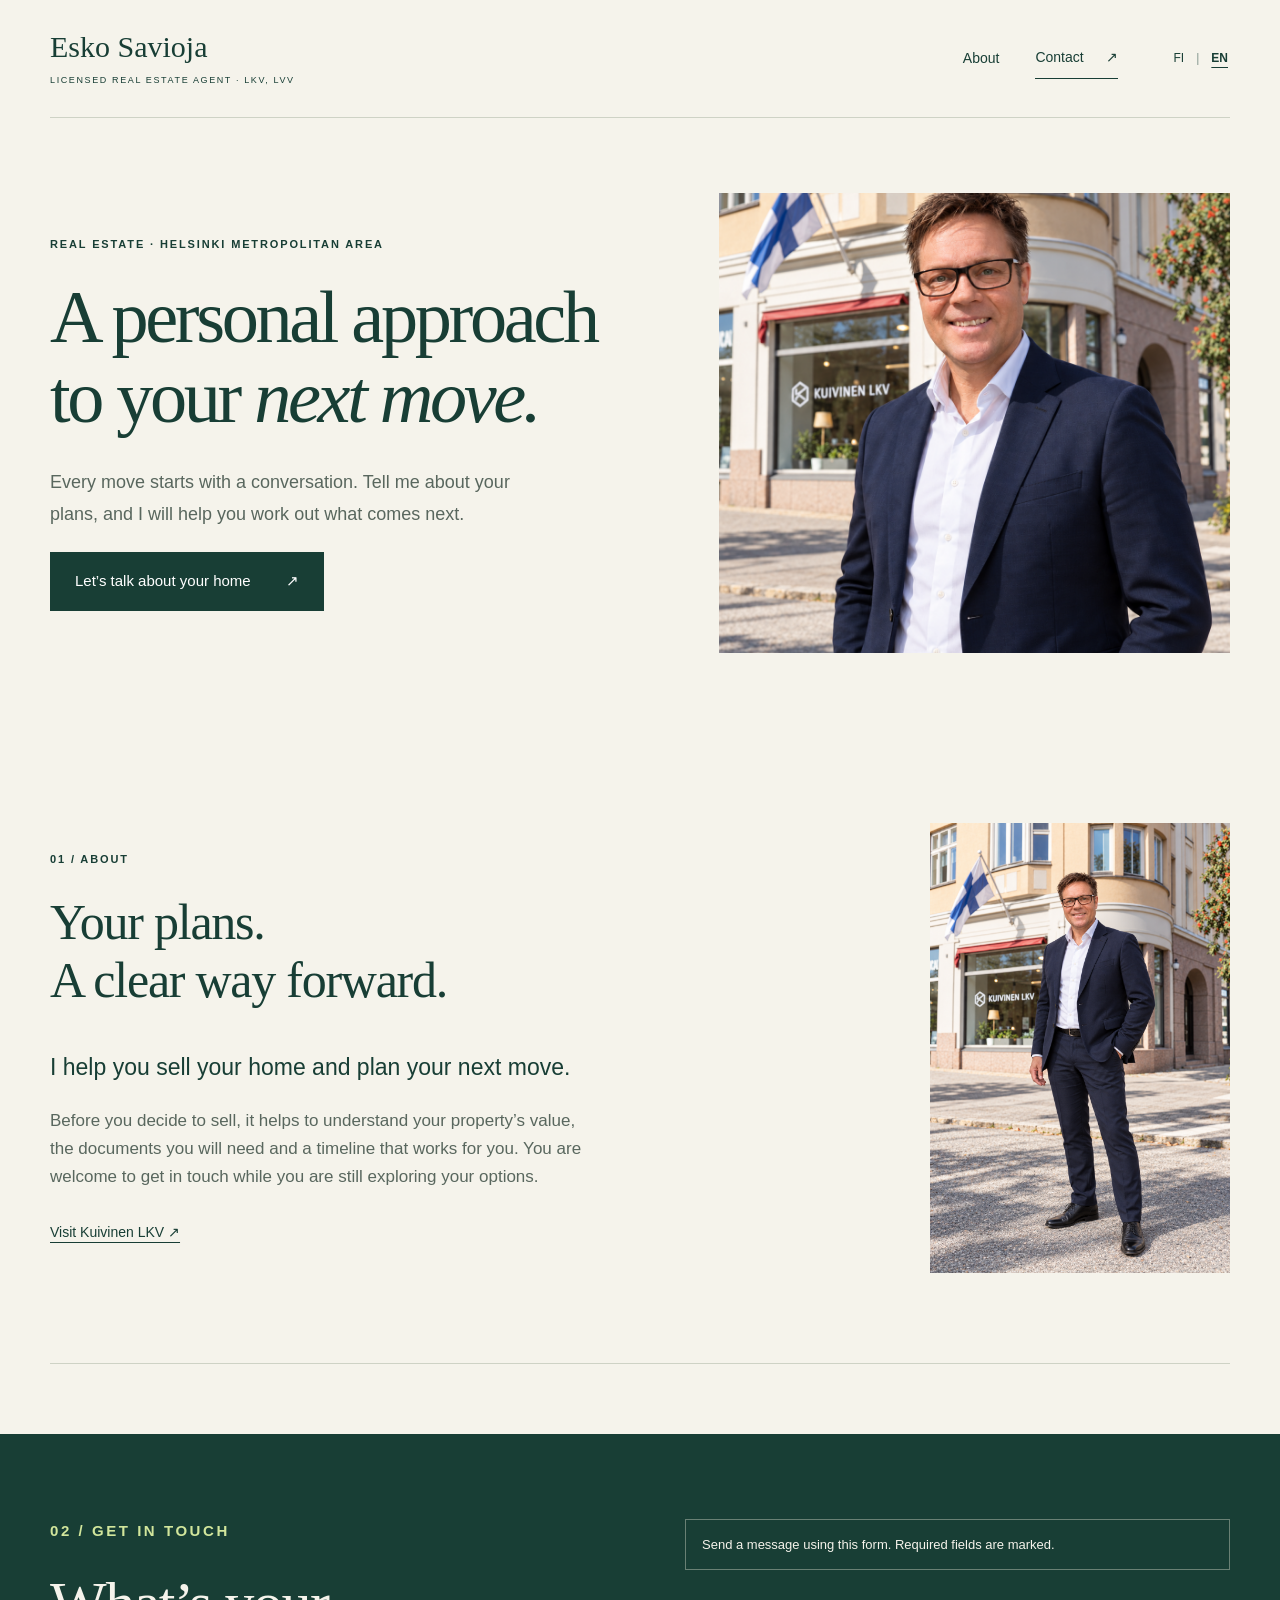
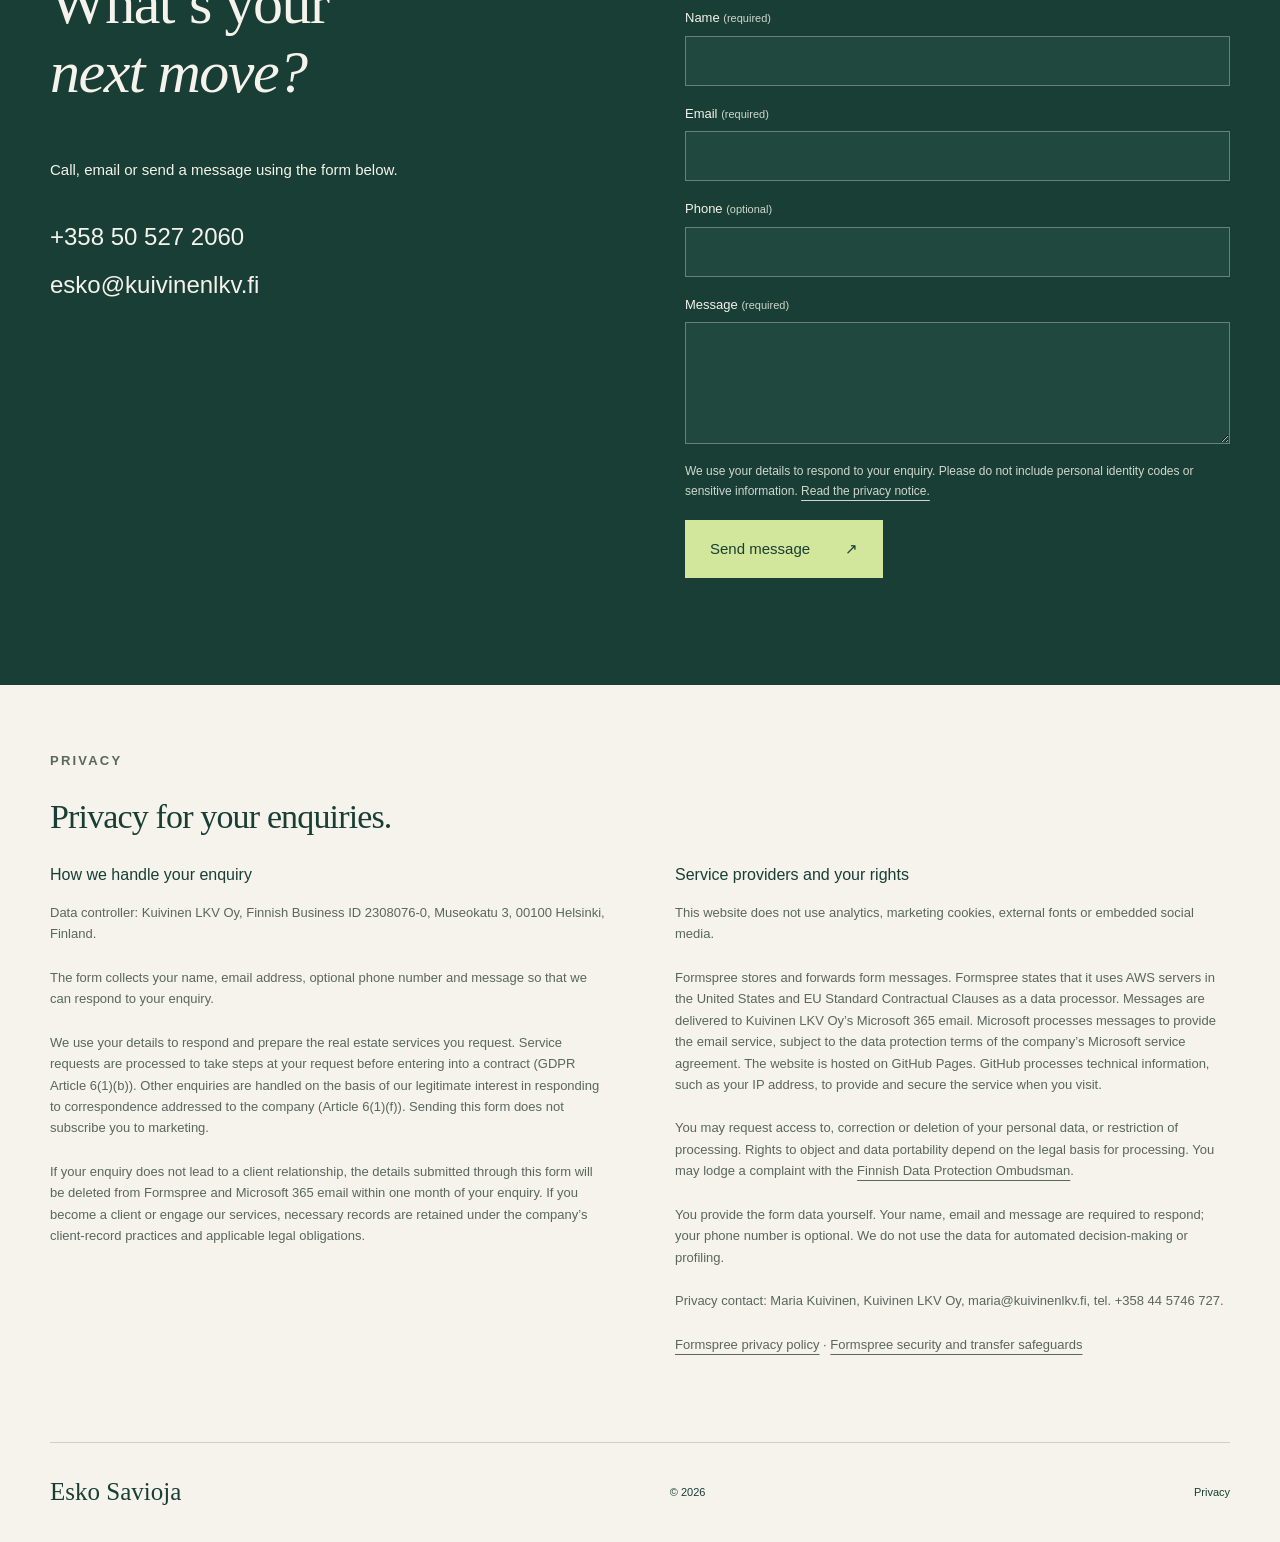
==== commit 3af9a82e: "Add files via upload" ====
--- a/index.html
+++ b/index.html
@@ -1,67 +1,73 @@
 <!doctype html>
-<html lang="fi">
+<html lang="en">
 <head>
   <meta charset="utf-8">
   <meta name="viewport" content="width=device-width, initial-scale=1">
   <meta name="robots" content="index, follow">
-  <meta name="description" content="Esko Savioja, Kuivinen LKV:n kiinteistönvälittäjä pääkaupunkiseudulla. Ota yhteyttä ja keskustellaan asumisen suunnitelmistasi.">
+  <meta name="description" content="Esko Savioja, licensed real estate agent at Kuivinen LKV in the Helsinki metropolitan area. Get in touch to discuss your property plans.">
   <meta name="theme-color" content="#183e35">
   <meta property="og:title" content="Esko Savioja | Kuivinen LKV">
-  <meta property="og:description" content="Oma ihminen kodin vaihtuessa. Tutustu ja ota yhteyttä.">
+  <meta property="og:description" content="A personal approach to your next move. Meet Esko and get in touch.">
   <meta property="og:type" content="website">
-  <meta property="og:locale" content="fi_FI">
-  <title>Esko Savioja | Kiinteistönvälittäjä, LKV, LVV</title>
-  <link rel="canonical" href="https://eskosavioja.com/">
-  <meta property="og:url" content="https://eskosavioja.com/">
-  <link rel="icon" href="favicon.svg" type="image/svg+xml">
-  <link rel="stylesheet" href="styles.css">
-  <script src="site-config.js" defer></script>
-  <script src="site.js" defer></script>
+  <meta property="og:locale" content="en_GB">
+  <title>Esko Savioja | Licensed real estate agent, LKV, LVV</title>
+  <link rel="canonical" href="https://eskosavioja.com/en/">
+  <link rel="alternate" hreflang="fi" href="https://eskosavioja.com/">
+  <link rel="alternate" hreflang="en" href="https://eskosavioja.com/en/">
+  <link rel="alternate" hreflang="x-default" href="https://eskosavioja.com/">
+  <meta property="og:url" content="https://eskosavioja.com/en/">
+  <link rel="icon" href="../favicon.svg" type="image/svg+xml">
+  <link rel="stylesheet" href="../styles.css">
+  <script src="../site-config.js" defer></script>
+  <script src="../site.js" defer></script>
 </head>
 <body>
-  <a class="skip" href="#sisalto">Siirry sisältöön</a>
+  <a class="skip" href="#sisalto">Skip to content</a>
   <header class="header wrap">
-    <a href="#" class="wordmark" aria-label="Esko Savioja, etusivu">Esko Savioja<span>KIINTEISTÖNVÄLITTÄJÄ · LKV, LVV</span></a>
-    <nav aria-label="Päävalikko"><a href="#esittely">Tutustu</a><a href="#yhteys" class="nav-cta">Ota yhteyttä <span aria-hidden="true">↗</span></a></nav>
+    <a href="#" class="wordmark" aria-label="Esko Savioja, home">Esko Savioja<span>LICENSED REAL ESTATE AGENT · LKV, LVV</span></a>
+    <nav aria-label="Main navigation"><a href="#esittely">About</a><a href="#yhteys" class="nav-cta">Contact <span aria-hidden="true">↗</span></a><span class="language-switch" aria-label="Language"><a href="../" lang="fi" hreflang="fi">FI</a><span aria-hidden="true">|</span><a href="./" lang="en" aria-current="page">EN</a></span></nav>
   </header>
   <main id="sisalto">
     <section class="hero wrap" aria-labelledby="hero-title">
-      <div class="hero-copy"><p class="eyebrow">KIINTEISTÖNVÄLITYSTÄ · PÄÄKAUPUNKISEUTU</p>
-        <h1 id="hero-title">Oma ihminen<br>kodin <em>vaihtuessa.</em></h1>
-        <p class="lead">Kodin vaihtaminen alkaa keskustelusta. Kuuntelen suunnitelmasi ja autan hahmottamaan seuraavan askeleen.</p>
-        <a class="button" href="#yhteys">Keskustellaan kodistasi <span aria-hidden="true">↗</span></a>
+      <div class="hero-copy"><p class="eyebrow">REAL ESTATE · HELSINKI METROPOLITAN AREA</p>
+        <h1 id="hero-title">A personal approach<br>to your <em>next move.</em></h1>
+        <p class="lead">Every move starts with a conversation. Tell me about your plans, and I will help you work out what comes next.</p>
+        <a class="button" href="#yhteys">Let’s talk about your home <span aria-hidden="true">↗</span></a>
       </div>
       <figure class="portrait" id="portrait">
-        <img id="portrait-photo" src="esko-savioja-ulkokuva.png" alt="Esko Savioja Kuivinen LKV:n toimiston edustalla" width="1122" height="1402" fetchpriority="high">
+        <img id="portrait-photo" src="../esko-savioja-ulkokuva.png" alt="Esko Savioja outside the Kuivinen LKV office" width="1122" height="1402" fetchpriority="high">
       </figure>
     </section>
     <section id="esittely" class="intro wrap section" aria-labelledby="intro-title">
-      <div><p class="eyebrow">01 / TUTUSTUTAAN</p><h2 id="intro-title">Sinun suunnitelmasi.<br>Yhteinen suunta.</h2></div>
-      <div class="intro-text"><p class="large">Autan sinua asunnon myynnissä ja kodin vaihdossa.</p><p>Ennen myyntipäätöstä on hyvä selvittää kodin arvo, tarvittavat asiakirjat ja omaan tilanteeseen sopiva aikataulu. Voit ottaa yhteyttä jo suunnitteluvaiheessa.</p><a class="text-link" id="profile-link" href="https://kuivinenlkv.fi/">Tutustu Kuivinen LKV:hen <span aria-hidden="true">↗</span></a></div>
+      <div class="intro-copy">
+      <div><p class="eyebrow">01 / ABOUT</p><h2 id="intro-title">Your plans.<br>A clear way forward.</h2></div>
+      <div class="intro-text"><p class="large">I help you sell your home and plan your next move.</p><p>Before you decide to sell, it helps to understand your property’s value, the documents you will need and a timeline that works for you. You are welcome to get in touch while you are still exploring your options.</p><a class="text-link" id="profile-link" href="https://kuivinenlkv.fi/">Visit Kuivinen LKV <span aria-hidden="true">↗</span></a></div>
+      </div>
+    <figure class="location-photo">
+      <img src="../esko-savioja-kokovartalo.png" alt="Full-length portrait of Esko Savioja outside the Kuivinen LKV office" width="1024" height="1536" loading="lazy" decoding="async">
+    </figure>
     </section>
-    <figure class="location-photo wrap">
-      <img src="esko-savioja-kokovartalo.png" alt="Esko Savioja kokovartalokuvassa Kuivinen LKV:n toimiston edustalla" width="1024" height="1536" loading="lazy" decoding="async">
-    </figure>
     <section id="yhteys" class="contact" aria-labelledby="contact-title"><div class="wrap contact-grid">
-      <div><p class="eyebrow">02 / OTA YHTEYTTÄ</p><h2 id="contact-title">Mitä sinulla<br>on <em>mielessä?</em></h2><p>Soita, lähetä sähköpostia tai jätä viesti lomakkeella.</p><address><a id="phone" href="tel:+358505272060">050 527 2060</a><a id="email" href="mailto:esko@kuivinenlkv.fi">esko@kuivinenlkv.fi</a></address></div>
+      <div><p class="eyebrow">02 / GET IN TOUCH</p><h2 id="contact-title">What’s your<br><em>next move?</em></h2><p>Call, email or send a message using the form below.</p><address><a id="phone" href="tel:+358505272060">+358 50 527 2060</a><a id="email" href="mailto:esko@kuivinenlkv.fi">esko@kuivinenlkv.fi</a></address></div>
       <form id="contact-form" method="post" aria-describedby="form-note">
-        <p id="form-note" class="form-note">Lähetä viesti oheisella lomakkeella. Pakolliset kentät on merkitty.</p>
-        <fieldset disabled id="form-fields"><legend class="sr-only">Yhteydenottolomake</legend>
-          <label for="name">Nimi <span>(pakollinen)</span></label><input id="name" name="name" autocomplete="name" maxlength="120" required>
-          <label for="email-field">Sähköposti <span>(pakollinen)</span></label><input id="email-field" name="email" type="email" autocomplete="email" maxlength="254" required>
-          <label for="phone-field">Puhelinnumero <span>(vapaaehtoinen)</span></label><input id="phone-field" name="phone" type="tel" autocomplete="tel" maxlength="40">
-          <label for="message">Viesti <span>(pakollinen)</span></label><textarea id="message" name="message" rows="4" maxlength="5000" required></textarea>
-          <div class="honeypot" aria-hidden="true"><label for="website">Jätä tämä tyhjäksi</label><input id="website" name="_gotcha" tabindex="-1" autocomplete="off"></div>
-          <p class="form-privacy">Käytämme tietojasi yhteydenottoosi vastaamiseen. Älä lähetä henkilötunnusta tai muita arkaluonteisia tietoja. <a href="#tietosuoja">Lue tietosuojatiedot.</a></p>
-          <button class="button light" type="submit" id="send">Lähetä viesti <span aria-hidden="true">↗</span></button>
+        <p id="form-note" class="form-note">Send a message using this form. Required fields are marked.</p>
+        <input type="hidden" name="language" value="en">
+        <fieldset disabled id="form-fields"><legend class="sr-only">Contact form</legend>
+          <label for="name">Name <span>(required)</span></label><input id="name" name="name" autocomplete="name" maxlength="120" required>
+          <label for="email-field">Email <span>(required)</span></label><input id="email-field" name="email" type="email" autocomplete="email" maxlength="254" required>
+          <label for="phone-field">Phone <span>(optional)</span></label><input id="phone-field" name="phone" type="tel" autocomplete="tel" maxlength="40">
+          <label for="message">Message <span>(required)</span></label><textarea id="message" name="message" rows="4" maxlength="5000" required></textarea>
+          <div class="honeypot" aria-hidden="true"><label for="website">Leave this blank</label><input id="website" name="_gotcha" tabindex="-1" autocomplete="off"></div>
+          <p class="form-privacy">We use your details to respond to your enquiry. Please do not include personal identity codes or sensitive information. <a href="#tietosuoja">Read the privacy notice.</a></p>
+          <button class="button light" type="submit" id="send">Send message <span aria-hidden="true">↗</span></button>
         </fieldset>
         <p id="form-status" role="status" aria-live="polite"></p>
       </form>
     </div></section>
-    <section id="tietosuoja" class="privacy wrap section" aria-labelledby="privacy-title"><p class="eyebrow">TIETOSUOJA</p><h2 id="privacy-title">Yhteydenottojen tietosuoja.</h2>
-      <div class="privacy-grid"><div><h3>Yhteydenoton käsittely</h3><p id="controller">Rekisterinpitäjä: Kuivinen LKV Oy, Y-tunnus 2308076-0, Museokatu 3, 00100 Helsinki.</p><p>Lomakkeella kerätään nimi, sähköposti, mahdollinen puhelinnumero ja viesti yhteydenottoosi vastaamiseksi.</p><p id="legal-basis">Tietoja käytetään yhteydenottoosi vastaamiseen ja pyytämiesi välityspalvelujen valmisteluun. Palvelupyyntöjen käsittely perustuu pyynnöstäsi tehtäviin sopimusta edeltäviin toimenpiteisiin (GDPR 6 artikla 1 b). Muissa tiedusteluissa perusteena on oikeutettu etu hoitaa yritykselle osoitettua yhteydenpitoa (6 artikla 1 f). Lomake ei liitä sinua markkinointilistalle.</p><p id="retention">Jos yhteydenotto ei johda asiakkuuteen, lomakkeella annetut tiedot poistetaan Formspreestä ja Microsoft 365 -sähköpostista viimeistään yhden kuukauden kuluttua yhteydenotosta. Jos yhteydenotto johtaa asiakkuuteen tai toimeksiantoon, tarpeellisten tietojen säilyttämisessä noudatetaan yrityksen asiakasrekisterin käytäntöjä ja sovellettavia lakisääteisiä velvoitteita.</p></div><div><h3>Palvelut ja oikeutesi</h3><p>Sivun oma toteutus ei käytä analytiikkaa, markkinointievästeitä, ulkoisia fontteja tai sosiaalisen median upotuksia.</p><p id="processors">Lomakevälittäjänä käytetään Formspreetä, joka tallentaa ja välittää viestin. Formspree ilmoittaa käyttävänsä Yhdysvalloissa sijaitsevia AWS-palvelimia ja EU:n vakiosopimuslausekkeita henkilötietojen käsittelijänä. Viesti toimitetaan Kuivinen LKV Oy:n Microsoft 365 -sähköpostiin. Microsoft käsittelee viestejä sähköpostipalvelun tuottamiseksi. Microsoft 365:n käsittelyyn sovelletaan yrityksen Microsoft-palvelusopimuksen tietosuojaehtoja. Sivusto julkaistaan GitHub Pagesissa. Sivupyynnön yhteydessä GitHub käsittelee teknisiä tietoja, kuten IP-osoitteen, palvelun tuottamista ja suojaamista varten.</p><p>Voit pyytää tietojesi tarkastamista, oikaisua tai poistamista ja käsittelyn rajoittamista. Vastustamis- ja siirto-oikeus riippuvat käsittelyperusteesta. Voit tehdä valituksen <a href="https://tietosuoja.fi/ilmoitus-tietosuojavaltuutetulle">tietosuojavaltuutetulle</a>.</p><p>Lomakkeen tiedot saadaan lähettäjältä. Nimi, sähköposti ja viesti tarvitaan vastaamista varten; puhelinnumeron antaminen on vapaaehtoista. Tietoja ei käytetä automaattiseen päätöksentekoon tai profilointiin.</p><p id="privacy-contact">Tietosuoja-asioiden yhteyshenkilö: Maria Kuivinen, Kuivinen LKV Oy, maria@kuivinenlkv.fi, puh. 044 5746 727.</p><p><a href="https://formspree.io/legal/privacy-policy/">Formspreen tietosuojakäytäntö</a> · <a href="https://formspree.io/security/">Formspreen tietoturva ja siirtojen suojatoimet</a></p></div></div>
+    <section id="tietosuoja" class="privacy wrap section" aria-labelledby="privacy-title"><p class="eyebrow">PRIVACY</p><h2 id="privacy-title">Privacy for your enquiries.</h2>
+      <div class="privacy-grid"><div><h3>How we handle your enquiry</h3><p id="controller">Data controller: Kuivinen LKV Oy, Finnish Business ID 2308076-0, Museokatu 3, 00100 Helsinki, Finland.</p><p>The form collects your name, email address, optional phone number and message so that we can respond to your enquiry.</p><p id="legal-basis">We use your details to respond and prepare the real estate services you request. Service requests are processed to take steps at your request before entering into a contract (GDPR Article 6(1)(b)). Other enquiries are handled on the basis of our legitimate interest in responding to correspondence addressed to the company (Article 6(1)(f)). Sending this form does not subscribe you to marketing.</p><p id="retention">If your enquiry does not lead to a client relationship, the details submitted through this form will be deleted from Formspree and Microsoft 365 email within one month of your enquiry. If you become a client or engage our services, necessary records are retained under the company’s client-record practices and applicable legal obligations.</p></div><div><h3>Service providers and your rights</h3><p>This website does not use analytics, marketing cookies, external fonts or embedded social media.</p><p id="processors">Formspree stores and forwards form messages. Formspree states that it uses AWS servers in the United States and EU Standard Contractual Clauses as a data processor. Messages are delivered to Kuivinen LKV Oy’s Microsoft 365 email. Microsoft processes messages to provide the email service, subject to the data protection terms of the company’s Microsoft service agreement. The website is hosted on GitHub Pages. GitHub processes technical information, such as your IP address, to provide and secure the service when you visit.</p><p>You may request access to, correction or deletion of your personal data, or restriction of processing. Rights to object and data portability depend on the legal basis for processing. You may lodge a complaint with the <a href="https://tietosuoja.fi/ilmoitus-tietosuojavaltuutetulle">Finnish Data Protection Ombudsman</a>.</p><p>You provide the form data yourself. Your name, email and message are required to respond; your phone number is optional. We do not use the data for automated decision-making or profiling.</p><p id="privacy-contact">Privacy contact: Maria Kuivinen, Kuivinen LKV Oy, maria@kuivinenlkv.fi, tel. +358 44 5746 727.</p><p><a href="https://formspree.io/legal/privacy-policy/">Formspree privacy policy</a> · <a href="https://formspree.io/security/">Formspree security and transfer safeguards</a></p></div></div>
     </section>
   </main>
-  <footer class="footer wrap"><a class="wordmark" href="#">Esko Savioja</a><span>© <span id="year">2026</span></span><a href="#tietosuoja">Tietosuoja</a></footer>
+  <footer class="footer wrap"><a class="wordmark" href="#">Esko Savioja</a><span>© <span id="year">2026</span></span><a href="#tietosuoja">Privacy</a></footer>
 </body>
 </html>
--- a/styles.css
+++ b/styles.css
@@ -1,4 +1,7 @@
 :root{--paper:#f5f3eb;--ink:#183e35;--muted:#59675e;--line:#ced2c5;--accent:#d2e69c;--serif:Georgia,'Times New Roman',serif;--sans:Arial,Helvetica,sans-serif}*{box-sizing:border-box}html{scroll-behavior:smooth;scroll-padding-top:2rem}body{margin:0;background:var(--paper);color:var(--ink);font:17px/1.65 var(--sans)}a{color:inherit;text-underline-offset:5px}a,button,input,textarea{touch-action:manipulation}a:focus-visible,button:focus-visible,summary:focus-visible{outline:3px solid #977234;outline-offset:6px}input:focus-visible,textarea:focus-visible{outline:3px solid var(--accent);outline-offset:3px}.wrap{width:min(1180px,calc(100% - 96px));margin-inline:auto}.draft{background:#e9dfbc;text-align:center;padding:8px 20px;font-size:13px;color:#493a21}.header{display:flex;align-items:center;justify-content:space-between;padding-block:30px;border-bottom:1px solid var(--line);gap:24px}.wordmark{font:30px/1.15 var(--serif);text-decoration:none}.wordmark span{display:block;font:9px/1.5 var(--sans);letter-spacing:.18em;margin-top:9px}nav{display:flex;align-items:center;gap:36px;font-size:14px}nav a{text-decoration:none}.nav-cta{border-bottom:1px solid var(--ink);padding-block:8px}nav span{margin-left:18px}.hero{display:grid;grid-template-columns:1.2fr 1fr;gap:55px;align-items:center;padding-block:75px 80px}.eyebrow{font-size:11px;font-weight:700;letter-spacing:.17em;margin:0 0 25px}h1,h2,h3,p,figure{margin-top:0}h1{font:clamp(48px,5.8vw,78px)/1.07 var(--serif);letter-spacing:-.045em;margin-bottom:30px}em{font-weight:400}h2{font:clamp(34px,4vw,50px)/1.16 var(--serif);letter-spacing:-.025em}h3{font-size:19px;line-height:1.35;font-weight:500}p{margin-bottom:22px}.lead{font-size:18px;max-width:460px;color:var(--muted);line-height:1.75}.button{display:inline-flex;gap:35px;align-items:center;justify-content:space-between;background:var(--ink);color:white;padding:17px 24px;text-decoration:none;border:1px solid var(--ink);font:15px/1.5 var(--sans);cursor:pointer}.button:hover{background:#2a5549}.hero-note{font-size:11px;color:var(--muted);margin-top:18px}.portrait{margin:0;position:relative;align-self:stretch;min-height:460px;background:#d9ddcf;overflow:hidden}.portrait-placeholder{height:100%;min-height:460px;display:flex;flex-direction:column;align-items:center;justify-content:center;background:linear-gradient(155deg,#e3e5d8 0%,#becbbc 100%)}.monogram{font:150px var(--serif);letter-spacing:-.07em;color:#55725f}.photo-note{font-size:12px;color:#344f41}.portrait img{display:block;width:100%;height:100%;min-height:460px;object-fit:cover;position:absolute;inset:0}.portrait figcaption{position:absolute;bottom:20px;left:22px;right:22px;padding:16px 20px;background:var(--paper);display:flex;flex-wrap:wrap;gap:6px 15px;align-items:baseline;justify-content:space-between}.portrait figcaption span{font:25px var(--serif)}.portrait figcaption small{font-size:10px;color:var(--muted)}.band{background:var(--ink);color:var(--paper)}.band-inner{padding-block:25px;display:flex;justify-content:space-between;gap:24px;align-items:center}.band-inner>span{font:24px var(--serif)}.band a{font-size:12px;white-space:nowrap;text-decoration:none}.band a span{margin-left:15px}.section{padding-block:90px;border-bottom:1px solid var(--line)}.intro{display:grid;grid-template-columns:1fr 1fr;gap:70px}.intro-text{color:var(--muted);max-width:540px}.intro-text .large{font-size:23px;color:var(--ink);line-height:1.5}.text-link{display:inline-block;color:var(--ink);font-size:14px;margin-top:8px}.text-link span{margin-left:20px}.section-heading{display:flex;justify-content:space-between;align-items:baseline;gap:24px}.section-heading h2{font-size:40px}.steps{list-style:none;padding:0;margin:35px 0 0;display:grid;grid-template-columns:repeat(3,1fr);gap:40px}.steps li{border-top:1px solid var(--line);padding-top:22px}.step-number{display:block;font:italic 34px var(--serif);color:#63764d;margin-bottom:25px}.steps p{font-size:15px;color:var(--muted);margin-bottom:0}.contact{background:var(--ink);color:var(--paper);margin-top:70px;padding-block:85px}.contact-grid{display:grid;grid-template-columns:1fr 1fr;gap:90px}.contact h2{font-size:60px}.contact .eyebrow{color:var(--accent)}.contact p{font-size:15px}.contact address{font-style:normal;display:flex;flex-direction:column;gap:8px;margin-top:35px}.contact address a{font-size:24px;text-decoration:none;overflow-wrap:anywhere}.contact-brand{margin-top:30px;color:#d0d7ce}form{min-width:0}fieldset{padding:0;margin:0;border:0;min-width:0}label{display:block;font-size:13px;margin:17px 0 7px}label span{color:#d0d7ce;font-size:11px}input,textarea{font:16px/1.5 var(--sans);border:1px solid #698074;border-radius:0;padding:12px;background:#21483e;color:#fff;display:block;width:100%;resize:vertical}textarea{min-height:120px}input:disabled,textarea:disabled{opacity:.65}.light{background:var(--accent);color:var(--ink);border-color:var(--accent)}.light:hover{background:#e0efbb}button:disabled{cursor:not-allowed;opacity:.6}.form-note{padding:14px 16px;border:1px solid #698074;margin-bottom:20px;font-size:13px!important}form .form-privacy{font-size:12px;color:#d0d7ce;margin-block:18px}#form-status{margin-top:18px}.honeypot{display:none}.privacy{padding-block:65px}.privacy h2{font-size:34px}.privacy-grid{display:grid;grid-template-columns:1fr 1fr;gap:70px}.privacy p{font-size:13px;color:var(--muted)}.privacy h3{font-size:16px}.privacy-draft{padding:15px;background:#e9dfbc;color:#493a21!important}.footer{display:flex;align-items:center;gap:30px;justify-content:space-between;padding-block:35px;font-size:11px}.footer .wordmark{font-size:25px}.footer a:not(.wordmark){text-decoration:none}.skip{position:fixed;left:15px;top:-100px;background:#fff;z-index:10;padding:12px}.skip:focus{top:15px}.sr-only{position:absolute;width:1px;height:1px;padding:0;margin:-1px;overflow:hidden;clip:rect(0,0,0,0);white-space:nowrap;border:0}[hidden]{display:none!important}@media(min-width:1500px){.hero{padding-block:95px}}@media(max-width:900px){.wrap{width:calc(100% - 48px)}.hero{gap:28px}.hero h1{font-size:52px}.portrait,.portrait-placeholder{min-height:420px}.intro,.contact-grid{gap:40px}.steps{gap:24px}.section-heading{display:block}.contact h2{font-size:50px}.contact address a{font-size:21px}.privacy-grid{gap:35px}}@media(max-width:640px){.wrap{width:calc(100% - 40px)}.header{padding-block:22px;gap:15px}.wordmark{font-size:25px}.wordmark span{font-size:8px}nav{gap:0}nav>a:first-child{display:none}.nav-cta{font-size:12px}nav span{margin-left:8px}.hero{grid-template-columns:1fr;padding-block:44px;gap:30px}.hero h1{font-size:clamp(45px,11vw,66px)}.lead{font-size:17px}.portrait,.portrait-placeholder{min-height:410px}.portrait{aspect-ratio:4/4.1}.band-inner{align-items:flex-start;flex-direction:column;gap:14px}.band-inner>span{font-size:23px}.section{padding-block:55px}.intro,.contact-grid,.privacy-grid{grid-template-columns:1fr;gap:22px}.intro-text .large{font-size:22px}.section-heading h2{font-size:34px}.steps{grid-template-columns:1fr;gap:30px;margin-top:15px}.step-number{margin-bottom:15px}.steps p{max-width:440px}.contact{margin-top:35px;padding-block:55px}.contact h2{font-size:53px}.contact-grid{gap:25px}.contact address{margin-top:25px}.privacy-grid{gap:10px}.footer{flex-wrap:wrap;gap:20px}.footer .wordmark{width:100%}.draft{font-size:11px}}@media(prefers-reduced-motion:reduce){html{scroll-behavior:auto}}
 :where(.hero-copy,.portrait){min-width:0}.portrait{width:100%;max-width:100%}
 
-.location-photo{margin-block:55px 0;text-align:center}.location-photo img{display:block;width:min(100%,600px);height:auto;margin-inline:auto}@media(max-width:640px){.location-photo{margin-top:35px}}
+
+.intro{grid-template-columns:minmax(0,1fr) minmax(220px,300px);align-items:center}.intro-copy{max-width:600px;min-width:0}.location-photo{width:100%;max-width:300px;margin:0;justify-self:end}.location-photo img{display:block;width:100%;height:auto}@media(max-width:640px){.intro{grid-template-columns:1fr}.location-photo{max-width:240px;justify-self:center;margin-top:12px}}
+
+.language-switch{display:inline-flex;align-items:center;gap:10px;white-space:nowrap;font-size:12px}.language-switch a{padding:6px 2px}.language-switch a[aria-current="page"]{font-weight:700;text-decoration:underline}.language-switch>span{margin:0;opacity:.5}@media(max-width:640px){.header{flex-wrap:wrap}nav{gap:18px;margin-left:auto}.language-switch{gap:8px}}
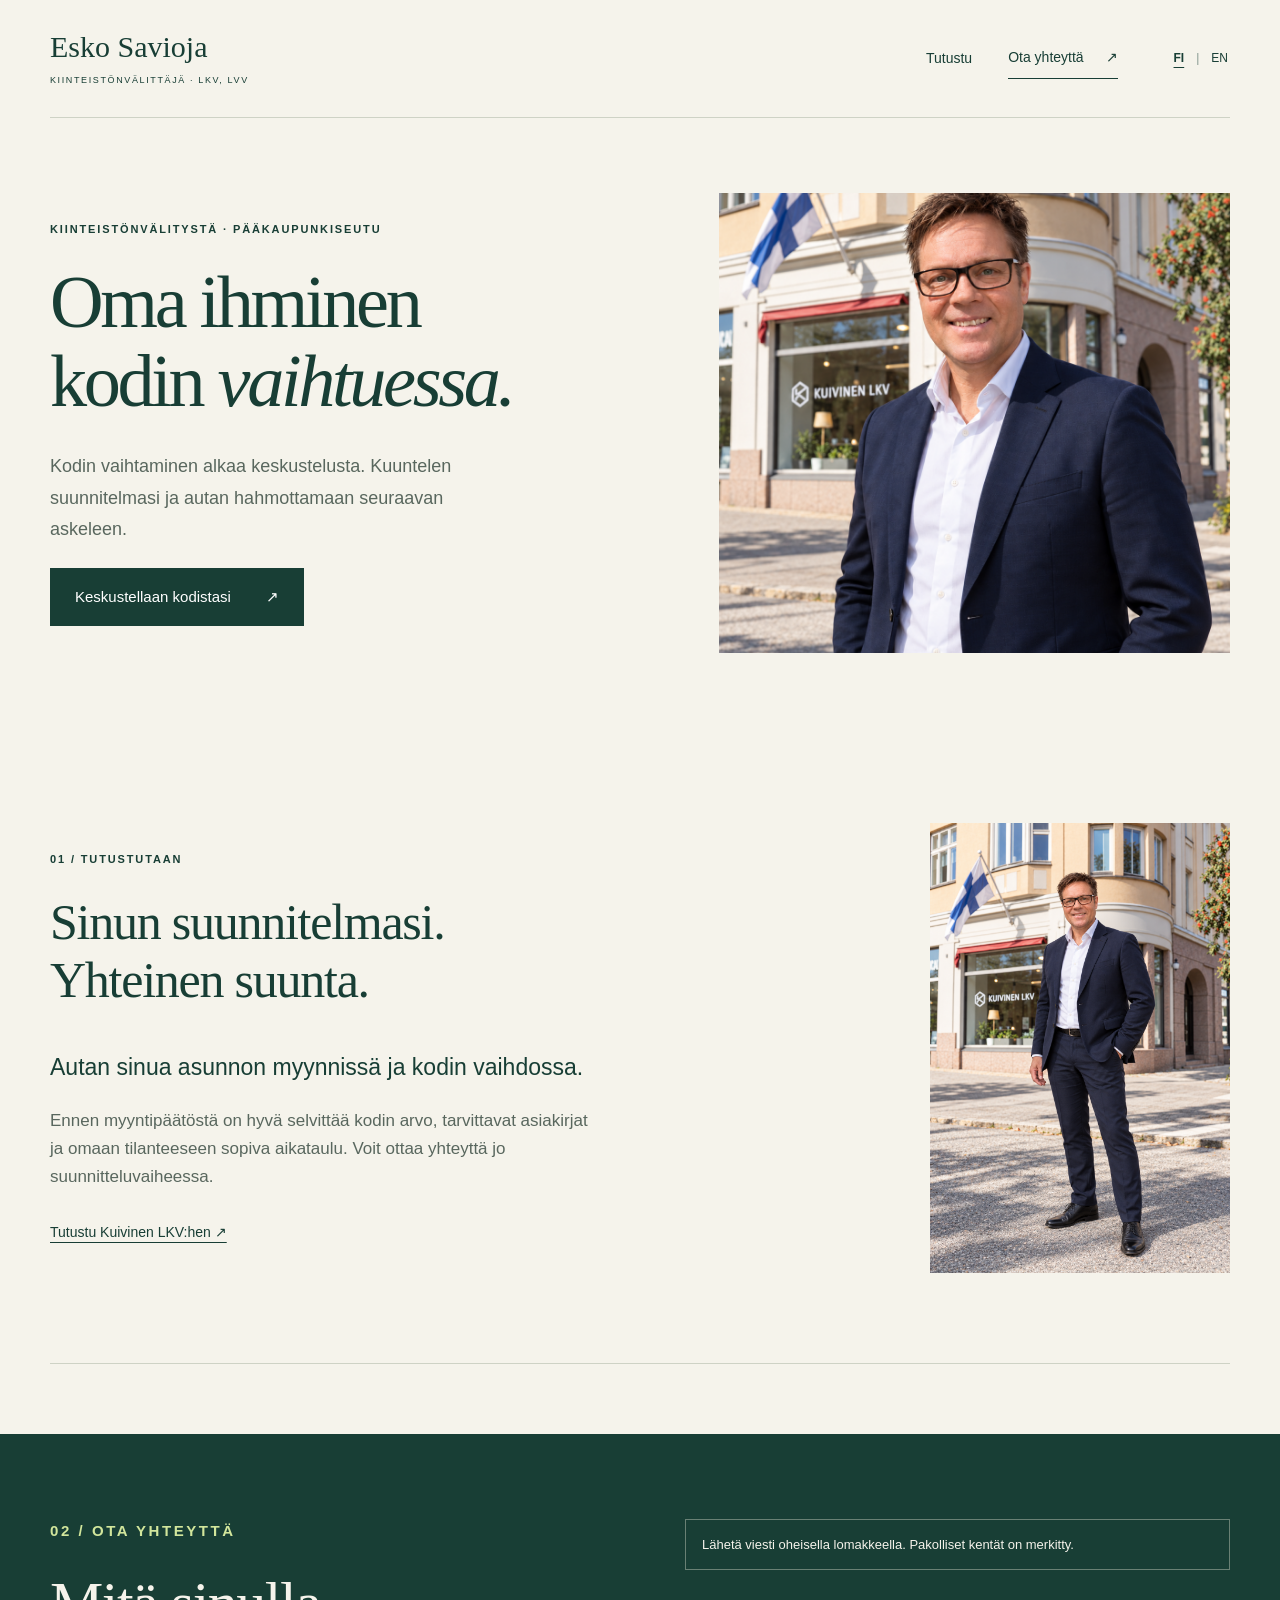
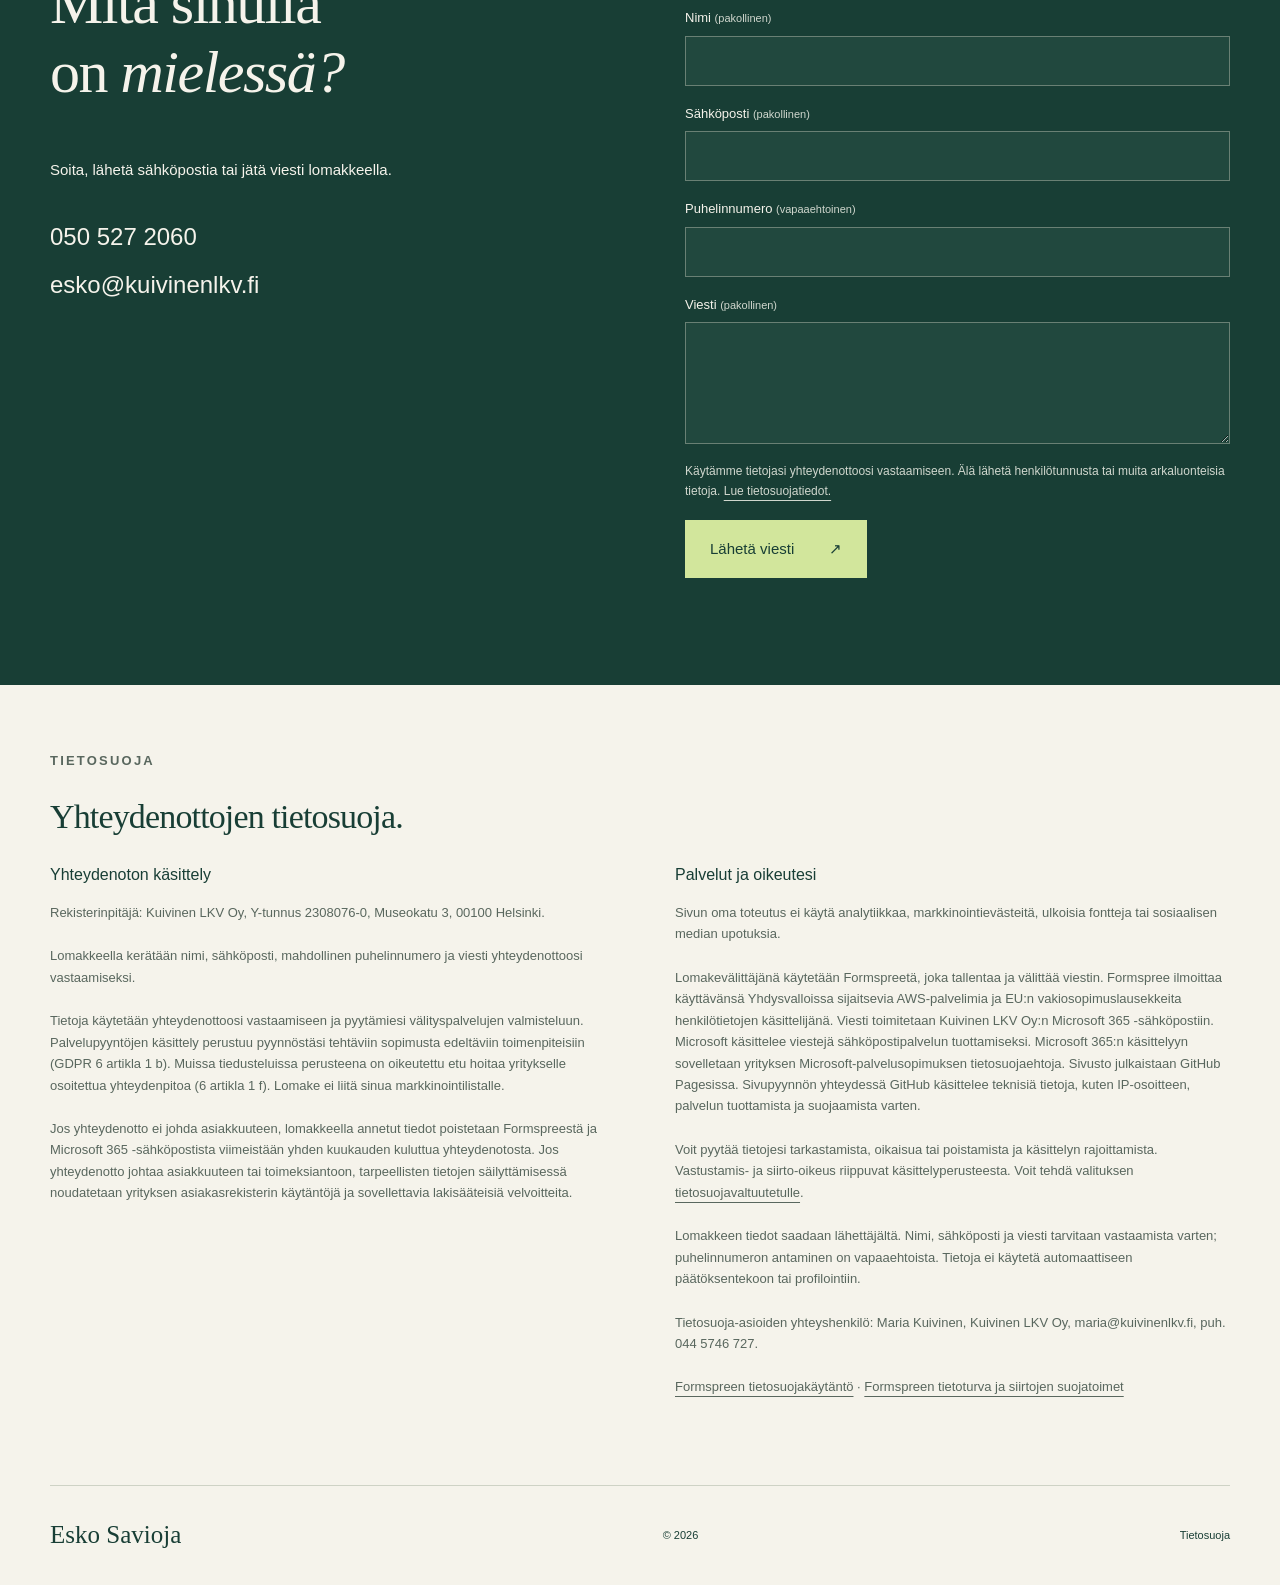
==== commit 1b2e3873: "Add files via upload" ====
--- a/index.html
+++ b/index.html
@@ -1,73 +1,73 @@
 <!doctype html>
-<html lang="en">
+<html lang="fi">
 <head>
   <meta charset="utf-8">
   <meta name="viewport" content="width=device-width, initial-scale=1">
   <meta name="robots" content="index, follow">
-  <meta name="description" content="Esko Savioja, licensed real estate agent at Kuivinen LKV in the Helsinki metropolitan area. Get in touch to discuss your property plans.">
+  <meta name="description" content="Esko Savioja, Kuivinen LKV:n kiinteistönvälittäjä pääkaupunkiseudulla. Ota yhteyttä ja keskustellaan asumisen suunnitelmistasi.">
   <meta name="theme-color" content="#183e35">
   <meta property="og:title" content="Esko Savioja | Kuivinen LKV">
-  <meta property="og:description" content="A personal approach to your next move. Meet Esko and get in touch.">
+  <meta property="og:description" content="Oma ihminen kodin vaihtuessa. Tutustu ja ota yhteyttä.">
   <meta property="og:type" content="website">
-  <meta property="og:locale" content="en_GB">
-  <title>Esko Savioja | Licensed real estate agent, LKV, LVV</title>
-  <link rel="canonical" href="https://eskosavioja.com/en/">
+  <meta property="og:locale" content="fi_FI">
+  <title>Esko Savioja | Kiinteistönvälittäjä, LKV, LVV</title>
+  <link rel="canonical" href="https://eskosavioja.com/">
   <link rel="alternate" hreflang="fi" href="https://eskosavioja.com/">
   <link rel="alternate" hreflang="en" href="https://eskosavioja.com/en/">
   <link rel="alternate" hreflang="x-default" href="https://eskosavioja.com/">
-  <meta property="og:url" content="https://eskosavioja.com/en/">
-  <link rel="icon" href="../favicon.svg" type="image/svg+xml">
-  <link rel="stylesheet" href="../styles.css">
-  <script src="../site-config.js" defer></script>
-  <script src="../site.js" defer></script>
+  <meta property="og:url" content="https://eskosavioja.com/">
+  <link rel="icon" href="favicon.svg" type="image/svg+xml">
+  <link rel="stylesheet" href="styles.css">
+  <script src="site-config.js" defer></script>
+  <script src="site.js" defer></script>
 </head>
 <body>
-  <a class="skip" href="#sisalto">Skip to content</a>
+  <a class="skip" href="#sisalto">Siirry sisältöön</a>
   <header class="header wrap">
-    <a href="#" class="wordmark" aria-label="Esko Savioja, home">Esko Savioja<span>LICENSED REAL ESTATE AGENT · LKV, LVV</span></a>
-    <nav aria-label="Main navigation"><a href="#esittely">About</a><a href="#yhteys" class="nav-cta">Contact <span aria-hidden="true">↗</span></a><span class="language-switch" aria-label="Language"><a href="../" lang="fi" hreflang="fi">FI</a><span aria-hidden="true">|</span><a href="./" lang="en" aria-current="page">EN</a></span></nav>
+    <a href="#" class="wordmark" aria-label="Esko Savioja, etusivu">Esko Savioja<span>KIINTEISTÖNVÄLITTÄJÄ · LKV, LVV</span></a>
+    <nav aria-label="Päävalikko"><a href="#esittely">Tutustu</a><a href="#yhteys" class="nav-cta">Ota yhteyttä <span aria-hidden="true">↗</span></a><span class="language-switch" aria-label="Kieli"><a href="./" lang="fi" aria-current="page">FI</a><span aria-hidden="true">|</span><a href="en/" lang="en" hreflang="en">EN</a></span></nav>
   </header>
   <main id="sisalto">
     <section class="hero wrap" aria-labelledby="hero-title">
-      <div class="hero-copy"><p class="eyebrow">REAL ESTATE · HELSINKI METROPOLITAN AREA</p>
-        <h1 id="hero-title">A personal approach<br>to your <em>next move.</em></h1>
-        <p class="lead">Every move starts with a conversation. Tell me about your plans, and I will help you work out what comes next.</p>
-        <a class="button" href="#yhteys">Let’s talk about your home <span aria-hidden="true">↗</span></a>
+      <div class="hero-copy"><p class="eyebrow">KIINTEISTÖNVÄLITYSTÄ · PÄÄKAUPUNKISEUTU</p>
+        <h1 id="hero-title">Oma ihminen<br>kodin <em>vaihtuessa.</em></h1>
+        <p class="lead">Kodin vaihtaminen alkaa keskustelusta. Kuuntelen suunnitelmasi ja autan hahmottamaan seuraavan askeleen.</p>
+        <a class="button" href="#yhteys">Keskustellaan kodistasi <span aria-hidden="true">↗</span></a>
       </div>
       <figure class="portrait" id="portrait">
-        <img id="portrait-photo" src="../esko-savioja-ulkokuva.png" alt="Esko Savioja outside the Kuivinen LKV office" width="1122" height="1402" fetchpriority="high">
+        <img id="portrait-photo" src="esko-savioja-ulkokuva.png" alt="Esko Savioja Kuivinen LKV:n toimiston edustalla" width="1122" height="1402" fetchpriority="high">
       </figure>
     </section>
     <section id="esittely" class="intro wrap section" aria-labelledby="intro-title">
       <div class="intro-copy">
-      <div><p class="eyebrow">01 / ABOUT</p><h2 id="intro-title">Your plans.<br>A clear way forward.</h2></div>
-      <div class="intro-text"><p class="large">I help you sell your home and plan your next move.</p><p>Before you decide to sell, it helps to understand your property’s value, the documents you will need and a timeline that works for you. You are welcome to get in touch while you are still exploring your options.</p><a class="text-link" id="profile-link" href="https://kuivinenlkv.fi/">Visit Kuivinen LKV <span aria-hidden="true">↗</span></a></div>
+      <div><p class="eyebrow">01 / TUTUSTUTAAN</p><h2 id="intro-title">Sinun suunnitelmasi.<br>Yhteinen suunta.</h2></div>
+      <div class="intro-text"><p class="large">Autan sinua asunnon myynnissä ja kodin vaihdossa.</p><p>Ennen myyntipäätöstä on hyvä selvittää kodin arvo, tarvittavat asiakirjat ja omaan tilanteeseen sopiva aikataulu. Voit ottaa yhteyttä jo suunnitteluvaiheessa.</p><a class="text-link" id="profile-link" href="https://kuivinenlkv.fi/">Tutustu Kuivinen LKV:hen <span aria-hidden="true">↗</span></a></div>
       </div>
     <figure class="location-photo">
-      <img src="../esko-savioja-kokovartalo.png" alt="Full-length portrait of Esko Savioja outside the Kuivinen LKV office" width="1024" height="1536" loading="lazy" decoding="async">
+      <img src="esko-savioja-kokovartalo.png" alt="Esko Savioja kokovartalokuvassa Kuivinen LKV:n toimiston edustalla" width="1024" height="1536" loading="lazy" decoding="async">
     </figure>
     </section>
     <section id="yhteys" class="contact" aria-labelledby="contact-title"><div class="wrap contact-grid">
-      <div><p class="eyebrow">02 / GET IN TOUCH</p><h2 id="contact-title">What’s your<br><em>next move?</em></h2><p>Call, email or send a message using the form below.</p><address><a id="phone" href="tel:+358505272060">+358 50 527 2060</a><a id="email" href="mailto:esko@kuivinenlkv.fi">esko@kuivinenlkv.fi</a></address></div>
+      <div><p class="eyebrow">02 / OTA YHTEYTTÄ</p><h2 id="contact-title">Mitä sinulla<br>on <em>mielessä?</em></h2><p>Soita, lähetä sähköpostia tai jätä viesti lomakkeella.</p><address><a id="phone" href="tel:+358505272060">050 527 2060</a><a id="email" href="mailto:esko@kuivinenlkv.fi">esko@kuivinenlkv.fi</a></address></div>
       <form id="contact-form" method="post" aria-describedby="form-note">
-        <p id="form-note" class="form-note">Send a message using this form. Required fields are marked.</p>
-        <input type="hidden" name="language" value="en">
-        <fieldset disabled id="form-fields"><legend class="sr-only">Contact form</legend>
-          <label for="name">Name <span>(required)</span></label><input id="name" name="name" autocomplete="name" maxlength="120" required>
-          <label for="email-field">Email <span>(required)</span></label><input id="email-field" name="email" type="email" autocomplete="email" maxlength="254" required>
-          <label for="phone-field">Phone <span>(optional)</span></label><input id="phone-field" name="phone" type="tel" autocomplete="tel" maxlength="40">
-          <label for="message">Message <span>(required)</span></label><textarea id="message" name="message" rows="4" maxlength="5000" required></textarea>
-          <div class="honeypot" aria-hidden="true"><label for="website">Leave this blank</label><input id="website" name="_gotcha" tabindex="-1" autocomplete="off"></div>
-          <p class="form-privacy">We use your details to respond to your enquiry. Please do not include personal identity codes or sensitive information. <a href="#tietosuoja">Read the privacy notice.</a></p>
-          <button class="button light" type="submit" id="send">Send message <span aria-hidden="true">↗</span></button>
+        <p id="form-note" class="form-note">Lähetä viesti oheisella lomakkeella. Pakolliset kentät on merkitty.</p>
+        <input type="hidden" name="language" value="fi">
+        <fieldset disabled id="form-fields"><legend class="sr-only">Yhteydenottolomake</legend>
+          <label for="name">Nimi <span>(pakollinen)</span></label><input id="name" name="name" autocomplete="name" maxlength="120" required>
+          <label for="email-field">Sähköposti <span>(pakollinen)</span></label><input id="email-field" name="email" type="email" autocomplete="email" maxlength="254" required>
+          <label for="phone-field">Puhelinnumero <span>(vapaaehtoinen)</span></label><input id="phone-field" name="phone" type="tel" autocomplete="tel" maxlength="40">
+          <label for="message">Viesti <span>(pakollinen)</span></label><textarea id="message" name="message" rows="4" maxlength="5000" required></textarea>
+          <div class="honeypot" aria-hidden="true"><label for="website">Jätä tämä tyhjäksi</label><input id="website" name="_gotcha" tabindex="-1" autocomplete="off"></div>
+          <p class="form-privacy">Käytämme tietojasi yhteydenottoosi vastaamiseen. Älä lähetä henkilötunnusta tai muita arkaluonteisia tietoja. <a href="#tietosuoja">Lue tietosuojatiedot.</a></p>
+          <button class="button light" type="submit" id="send">Lähetä viesti <span aria-hidden="true">↗</span></button>
         </fieldset>
         <p id="form-status" role="status" aria-live="polite"></p>
       </form>
     </div></section>
-    <section id="tietosuoja" class="privacy wrap section" aria-labelledby="privacy-title"><p class="eyebrow">PRIVACY</p><h2 id="privacy-title">Privacy for your enquiries.</h2>
-      <div class="privacy-grid"><div><h3>How we handle your enquiry</h3><p id="controller">Data controller: Kuivinen LKV Oy, Finnish Business ID 2308076-0, Museokatu 3, 00100 Helsinki, Finland.</p><p>The form collects your name, email address, optional phone number and message so that we can respond to your enquiry.</p><p id="legal-basis">We use your details to respond and prepare the real estate services you request. Service requests are processed to take steps at your request before entering into a contract (GDPR Article 6(1)(b)). Other enquiries are handled on the basis of our legitimate interest in responding to correspondence addressed to the company (Article 6(1)(f)). Sending this form does not subscribe you to marketing.</p><p id="retention">If your enquiry does not lead to a client relationship, the details submitted through this form will be deleted from Formspree and Microsoft 365 email within one month of your enquiry. If you become a client or engage our services, necessary records are retained under the company’s client-record practices and applicable legal obligations.</p></div><div><h3>Service providers and your rights</h3><p>This website does not use analytics, marketing cookies, external fonts or embedded social media.</p><p id="processors">Formspree stores and forwards form messages. Formspree states that it uses AWS servers in the United States and EU Standard Contractual Clauses as a data processor. Messages are delivered to Kuivinen LKV Oy’s Microsoft 365 email. Microsoft processes messages to provide the email service, subject to the data protection terms of the company’s Microsoft service agreement. The website is hosted on GitHub Pages. GitHub processes technical information, such as your IP address, to provide and secure the service when you visit.</p><p>You may request access to, correction or deletion of your personal data, or restriction of processing. Rights to object and data portability depend on the legal basis for processing. You may lodge a complaint with the <a href="https://tietosuoja.fi/ilmoitus-tietosuojavaltuutetulle">Finnish Data Protection Ombudsman</a>.</p><p>You provide the form data yourself. Your name, email and message are required to respond; your phone number is optional. We do not use the data for automated decision-making or profiling.</p><p id="privacy-contact">Privacy contact: Maria Kuivinen, Kuivinen LKV Oy, maria@kuivinenlkv.fi, tel. +358 44 5746 727.</p><p><a href="https://formspree.io/legal/privacy-policy/">Formspree privacy policy</a> · <a href="https://formspree.io/security/">Formspree security and transfer safeguards</a></p></div></div>
+    <section id="tietosuoja" class="privacy wrap section" aria-labelledby="privacy-title"><p class="eyebrow">TIETOSUOJA</p><h2 id="privacy-title">Yhteydenottojen tietosuoja.</h2>
+      <div class="privacy-grid"><div><h3>Yhteydenoton käsittely</h3><p id="controller">Rekisterinpitäjä: Kuivinen LKV Oy, Y-tunnus 2308076-0, Museokatu 3, 00100 Helsinki.</p><p>Lomakkeella kerätään nimi, sähköposti, mahdollinen puhelinnumero ja viesti yhteydenottoosi vastaamiseksi.</p><p id="legal-basis">Tietoja käytetään yhteydenottoosi vastaamiseen ja pyytämiesi välityspalvelujen valmisteluun. Palvelupyyntöjen käsittely perustuu pyynnöstäsi tehtäviin sopimusta edeltäviin toimenpiteisiin (GDPR 6 artikla 1 b). Muissa tiedusteluissa perusteena on oikeutettu etu hoitaa yritykselle osoitettua yhteydenpitoa (6 artikla 1 f). Lomake ei liitä sinua markkinointilistalle.</p><p id="retention">Jos yhteydenotto ei johda asiakkuuteen, lomakkeella annetut tiedot poistetaan Formspreestä ja Microsoft 365 -sähköpostista viimeistään yhden kuukauden kuluttua yhteydenotosta. Jos yhteydenotto johtaa asiakkuuteen tai toimeksiantoon, tarpeellisten tietojen säilyttämisessä noudatetaan yrityksen asiakasrekisterin käytäntöjä ja sovellettavia lakisääteisiä velvoitteita.</p></div><div><h3>Palvelut ja oikeutesi</h3><p>Sivun oma toteutus ei käytä analytiikkaa, markkinointievästeitä, ulkoisia fontteja tai sosiaalisen median upotuksia.</p><p id="processors">Lomakevälittäjänä käytetään Formspreetä, joka tallentaa ja välittää viestin. Formspree ilmoittaa käyttävänsä Yhdysvalloissa sijaitsevia AWS-palvelimia ja EU:n vakiosopimuslausekkeita henkilötietojen käsittelijänä. Viesti toimitetaan Kuivinen LKV Oy:n Microsoft 365 -sähköpostiin. Microsoft käsittelee viestejä sähköpostipalvelun tuottamiseksi. Microsoft 365:n käsittelyyn sovelletaan yrityksen Microsoft-palvelusopimuksen tietosuojaehtoja. Sivusto julkaistaan GitHub Pagesissa. Sivupyynnön yhteydessä GitHub käsittelee teknisiä tietoja, kuten IP-osoitteen, palvelun tuottamista ja suojaamista varten.</p><p>Voit pyytää tietojesi tarkastamista, oikaisua tai poistamista ja käsittelyn rajoittamista. Vastustamis- ja siirto-oikeus riippuvat käsittelyperusteesta. Voit tehdä valituksen <a href="https://tietosuoja.fi/ilmoitus-tietosuojavaltuutetulle">tietosuojavaltuutetulle</a>.</p><p>Lomakkeen tiedot saadaan lähettäjältä. Nimi, sähköposti ja viesti tarvitaan vastaamista varten; puhelinnumeron antaminen on vapaaehtoista. Tietoja ei käytetä automaattiseen päätöksentekoon tai profilointiin.</p><p id="privacy-contact">Tietosuoja-asioiden yhteyshenkilö: Maria Kuivinen, Kuivinen LKV Oy, maria@kuivinenlkv.fi, puh. 044 5746 727.</p><p><a href="https://formspree.io/legal/privacy-policy/">Formspreen tietosuojakäytäntö</a> · <a href="https://formspree.io/security/">Formspreen tietoturva ja siirtojen suojatoimet</a></p></div></div>
     </section>
   </main>
-  <footer class="footer wrap"><a class="wordmark" href="#">Esko Savioja</a><span>© <span id="year">2026</span></span><a href="#tietosuoja">Privacy</a></footer>
+  <footer class="footer wrap"><a class="wordmark" href="#">Esko Savioja</a><span>© <span id="year">2026</span></span><a href="#tietosuoja">Tietosuoja</a></footer>
 </body>
 </html>
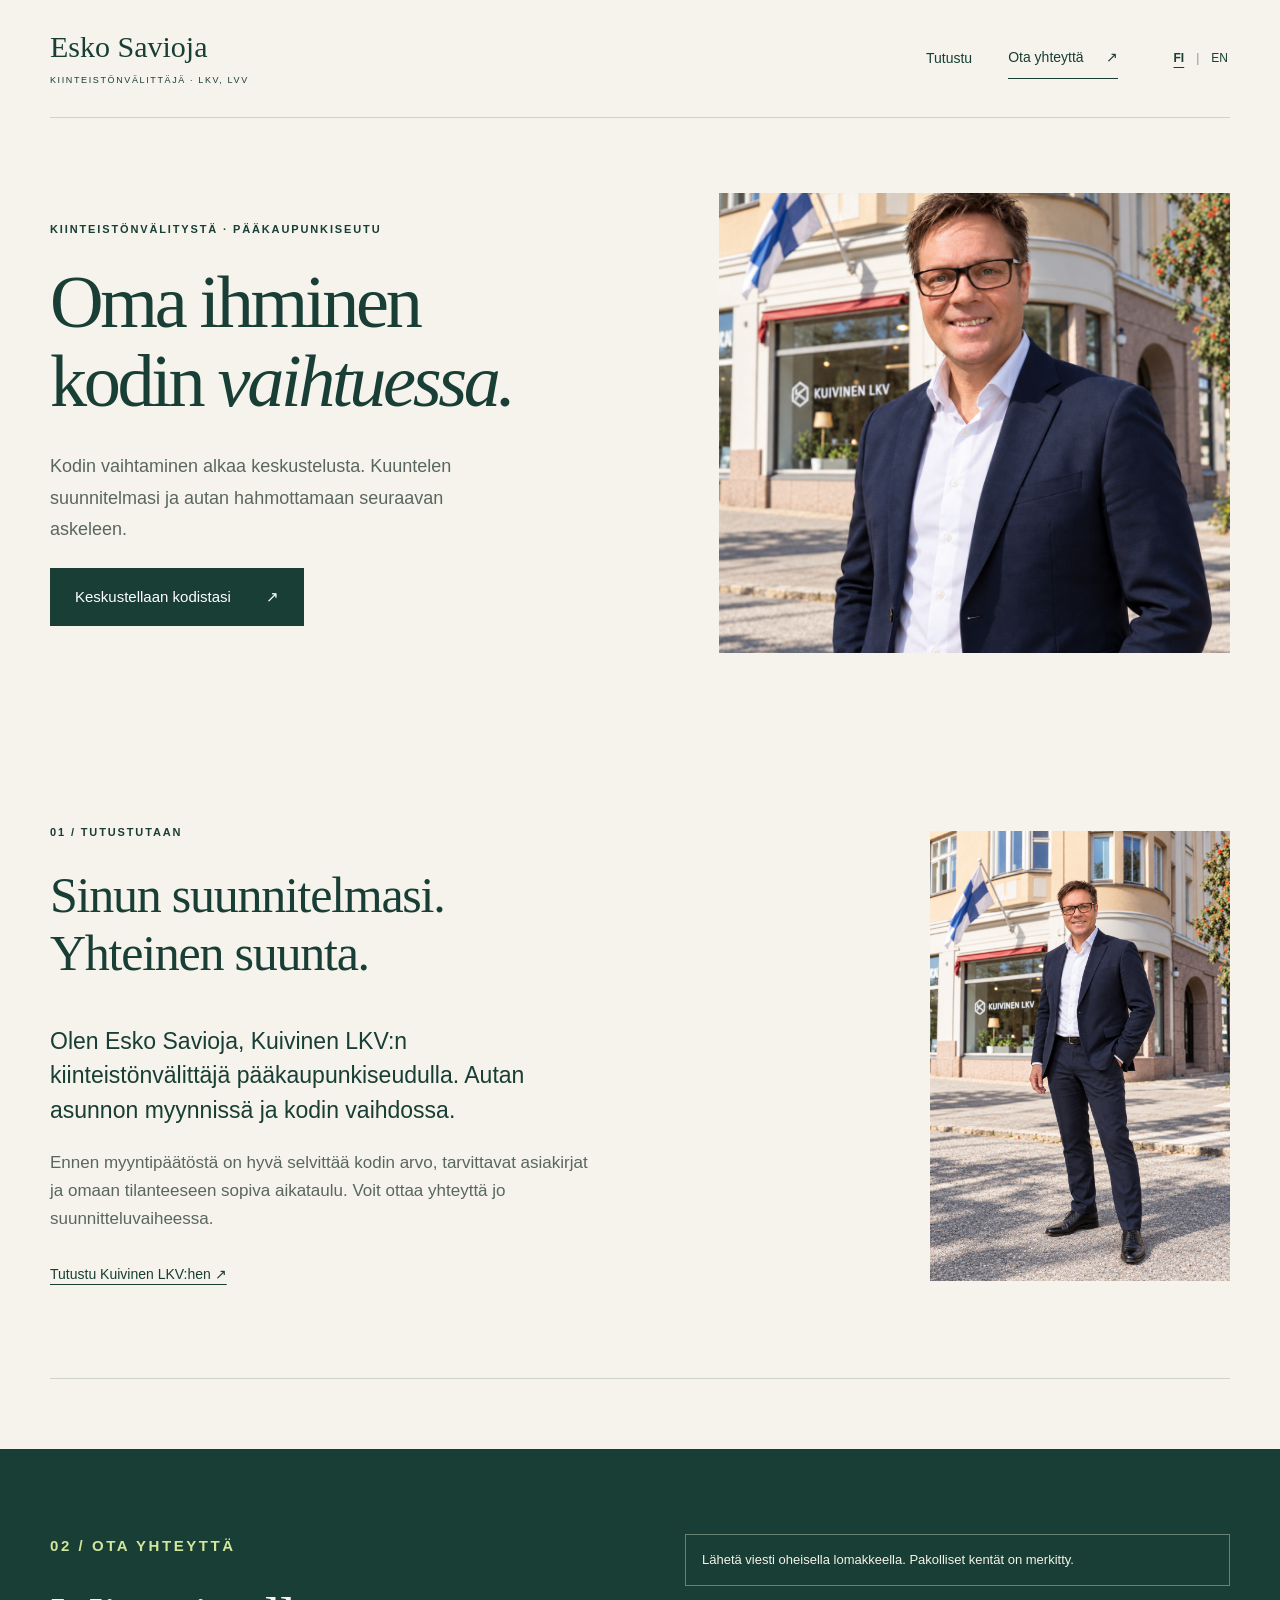
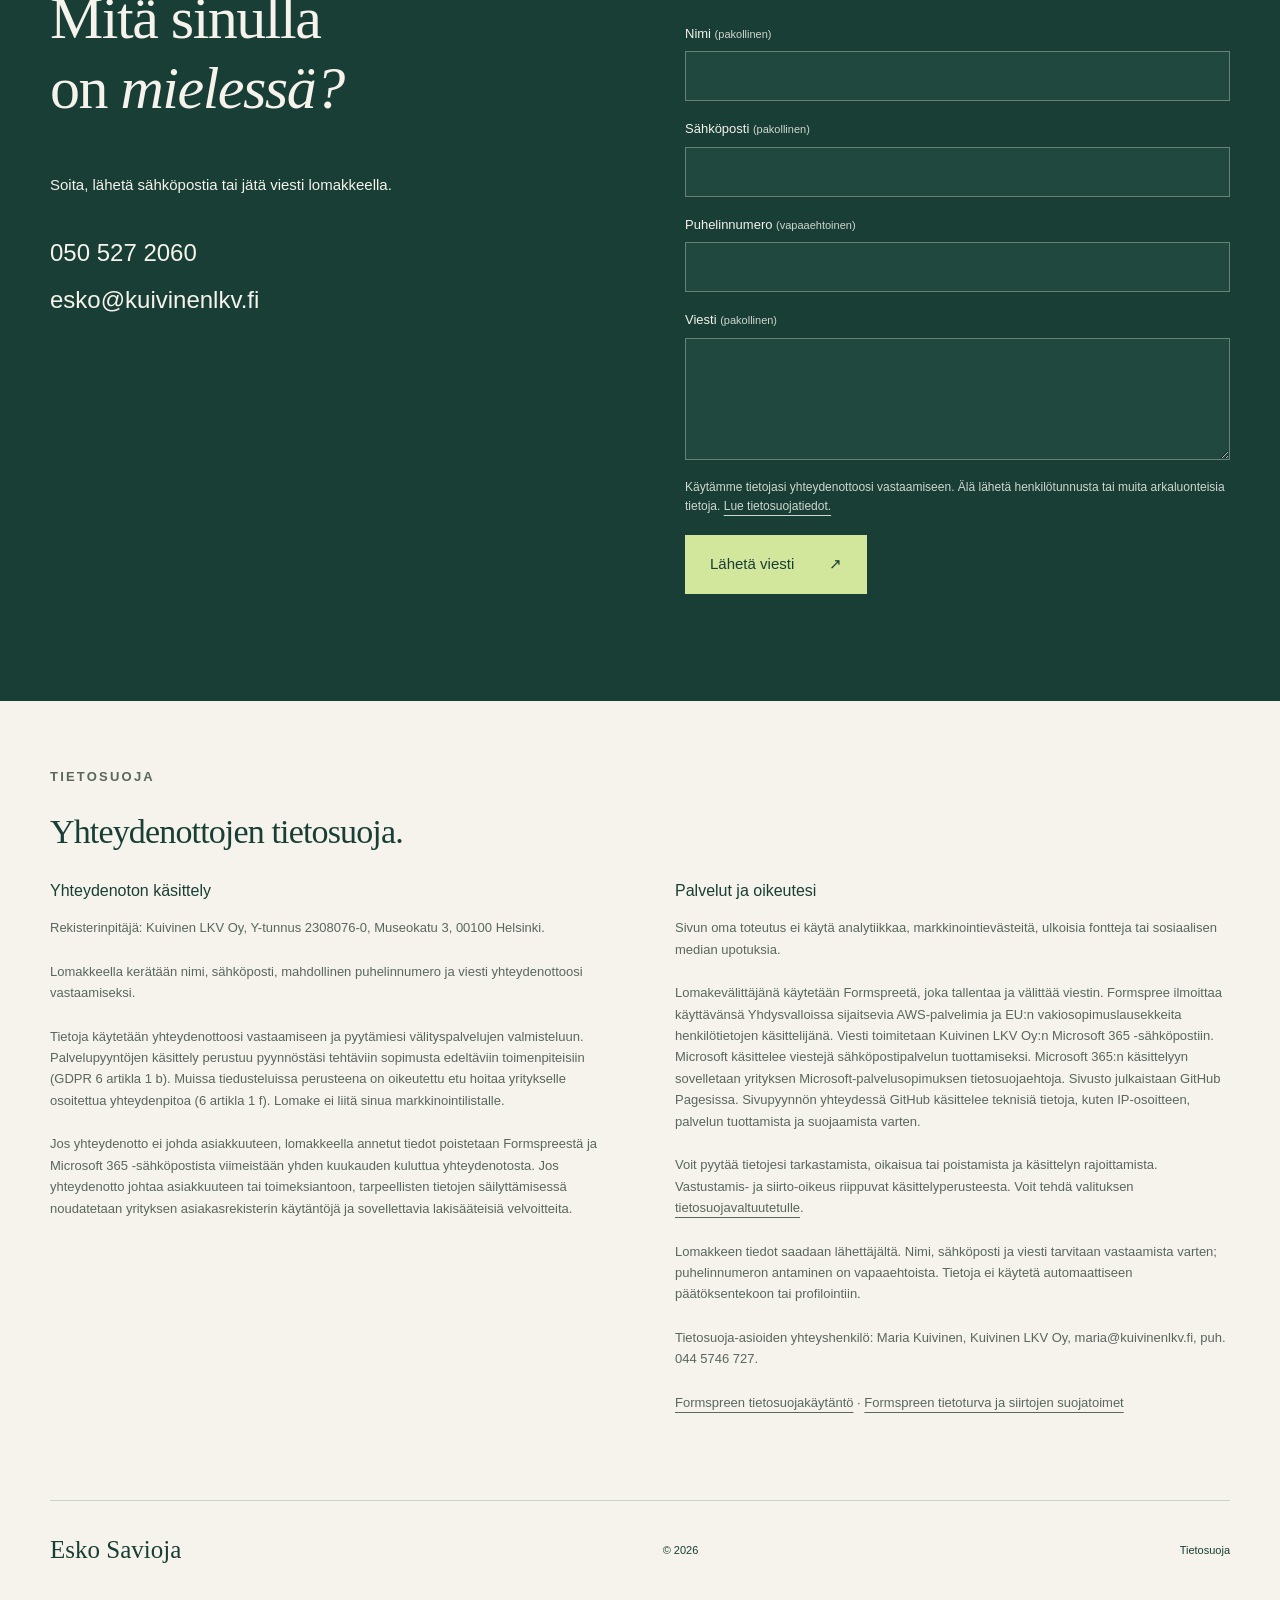
==== commit bef6aeb4: "Improve Finnish search metadata and add sitemap" ====
--- a/index.html
+++ b/index.html
@@ -4,13 +4,13 @@
   <meta charset="utf-8">
   <meta name="viewport" content="width=device-width, initial-scale=1">
   <meta name="robots" content="index, follow">
-  <meta name="description" content="Esko Savioja, Kuivinen LKV:n kiinteistönvälittäjä pääkaupunkiseudulla. Ota yhteyttä ja keskustellaan asumisen suunnitelmistasi.">
+  <meta name="description" content="Kiinteistönvälittäjä Esko Savioja, LKV, LVV. Apua asunnon myyntiin ja kodin vaihtoon pääkaupunkiseudulla. Kuivinen LKV — ota yhteyttä.">
   <meta name="theme-color" content="#183e35">
-  <meta property="og:title" content="Esko Savioja | Kuivinen LKV">
-  <meta property="og:description" content="Oma ihminen kodin vaihtuessa. Tutustu ja ota yhteyttä.">
+  <meta property="og:title" content="Esko Savioja | Kiinteistönvälittäjä pääkaupunkiseudulla">
+  <meta property="og:description" content="Kiinteistönvälittäjä Esko Savioja, LKV, LVV. Apua asunnon myyntiin ja kodin vaihtoon pääkaupunkiseudulla. Kuivinen LKV — ota yhteyttä.">
   <meta property="og:type" content="website">
   <meta property="og:locale" content="fi_FI">
-  <title>Esko Savioja | Kiinteistönvälittäjä, LKV, LVV</title>
+  <title>Esko Savioja | Kiinteistönvälittäjä pääkaupunkiseudulla</title>
   <link rel="canonical" href="https://eskosavioja.com/">
   <link rel="alternate" hreflang="fi" href="https://eskosavioja.com/">
   <link rel="alternate" hreflang="en" href="https://eskosavioja.com/en/">
@@ -20,6 +20,10 @@
   <link rel="stylesheet" href="styles.css">
   <script src="site-config.js" defer></script>
   <script src="site.js" defer></script>
+  <meta property="og:image" content="https://eskosavioja.com/esko-savioja-ulkokuva.png">
+  <meta property="og:image:alt" content="Esko Savioja — Kuivinen LKV">
+  <meta name="twitter:card" content="summary_large_image">
+  <script type="application/ld+json">{"@context": "https://schema.org", "@graph": [{"@type": "Person", "@id": "https://eskosavioja.com/#esko", "name": "Esko Savioja", "url": "https://eskosavioja.com/", "image": "https://eskosavioja.com/esko-savioja-ulkokuva.png", "jobTitle": "Kiinteistönvälittäjä, LKV, LVV", "telephone": "+358505272060", "email": "esko@kuivinenlkv.fi", "worksFor": {"@type": "Organization", "name": "Kuivinen LKV Oy", "url": "https://kuivinenlkv.fi/"}}, {"@type": "ProfilePage", "@id": "https://eskosavioja.com/#page", "url": "https://eskosavioja.com/", "name": "Esko Savioja | Kiinteistönvälittäjä pääkaupunkiseudulla", "inLanguage": "fi", "mainEntity": {"@id": "https://eskosavioja.com/#esko"}}]}</script>
 </head>
 <body>
   <a class="skip" href="#sisalto">Siirry sisältöön</a>
@@ -41,7 +45,7 @@
     <section id="esittely" class="intro wrap section" aria-labelledby="intro-title">
       <div class="intro-copy">
       <div><p class="eyebrow">01 / TUTUSTUTAAN</p><h2 id="intro-title">Sinun suunnitelmasi.<br>Yhteinen suunta.</h2></div>
-      <div class="intro-text"><p class="large">Autan sinua asunnon myynnissä ja kodin vaihdossa.</p><p>Ennen myyntipäätöstä on hyvä selvittää kodin arvo, tarvittavat asiakirjat ja omaan tilanteeseen sopiva aikataulu. Voit ottaa yhteyttä jo suunnitteluvaiheessa.</p><a class="text-link" id="profile-link" href="https://kuivinenlkv.fi/">Tutustu Kuivinen LKV:hen <span aria-hidden="true">↗</span></a></div>
+      <div class="intro-text"><p class="large">Olen Esko Savioja, Kuivinen LKV:n kiinteistönvälittäjä pääkaupunkiseudulla. Autan asunnon myynnissä ja kodin vaihdossa.</p><p>Ennen myyntipäätöstä on hyvä selvittää kodin arvo, tarvittavat asiakirjat ja omaan tilanteeseen sopiva aikataulu. Voit ottaa yhteyttä jo suunnitteluvaiheessa.</p><a class="text-link" id="profile-link" href="https://kuivinenlkv.fi/">Tutustu Kuivinen LKV:hen <span aria-hidden="true">↗</span></a></div>
       </div>
     <figure class="location-photo">
       <img src="esko-savioja-kokovartalo.png" alt="Esko Savioja kokovartalokuvassa Kuivinen LKV:n toimiston edustalla" width="1024" height="1536" loading="lazy" decoding="async">
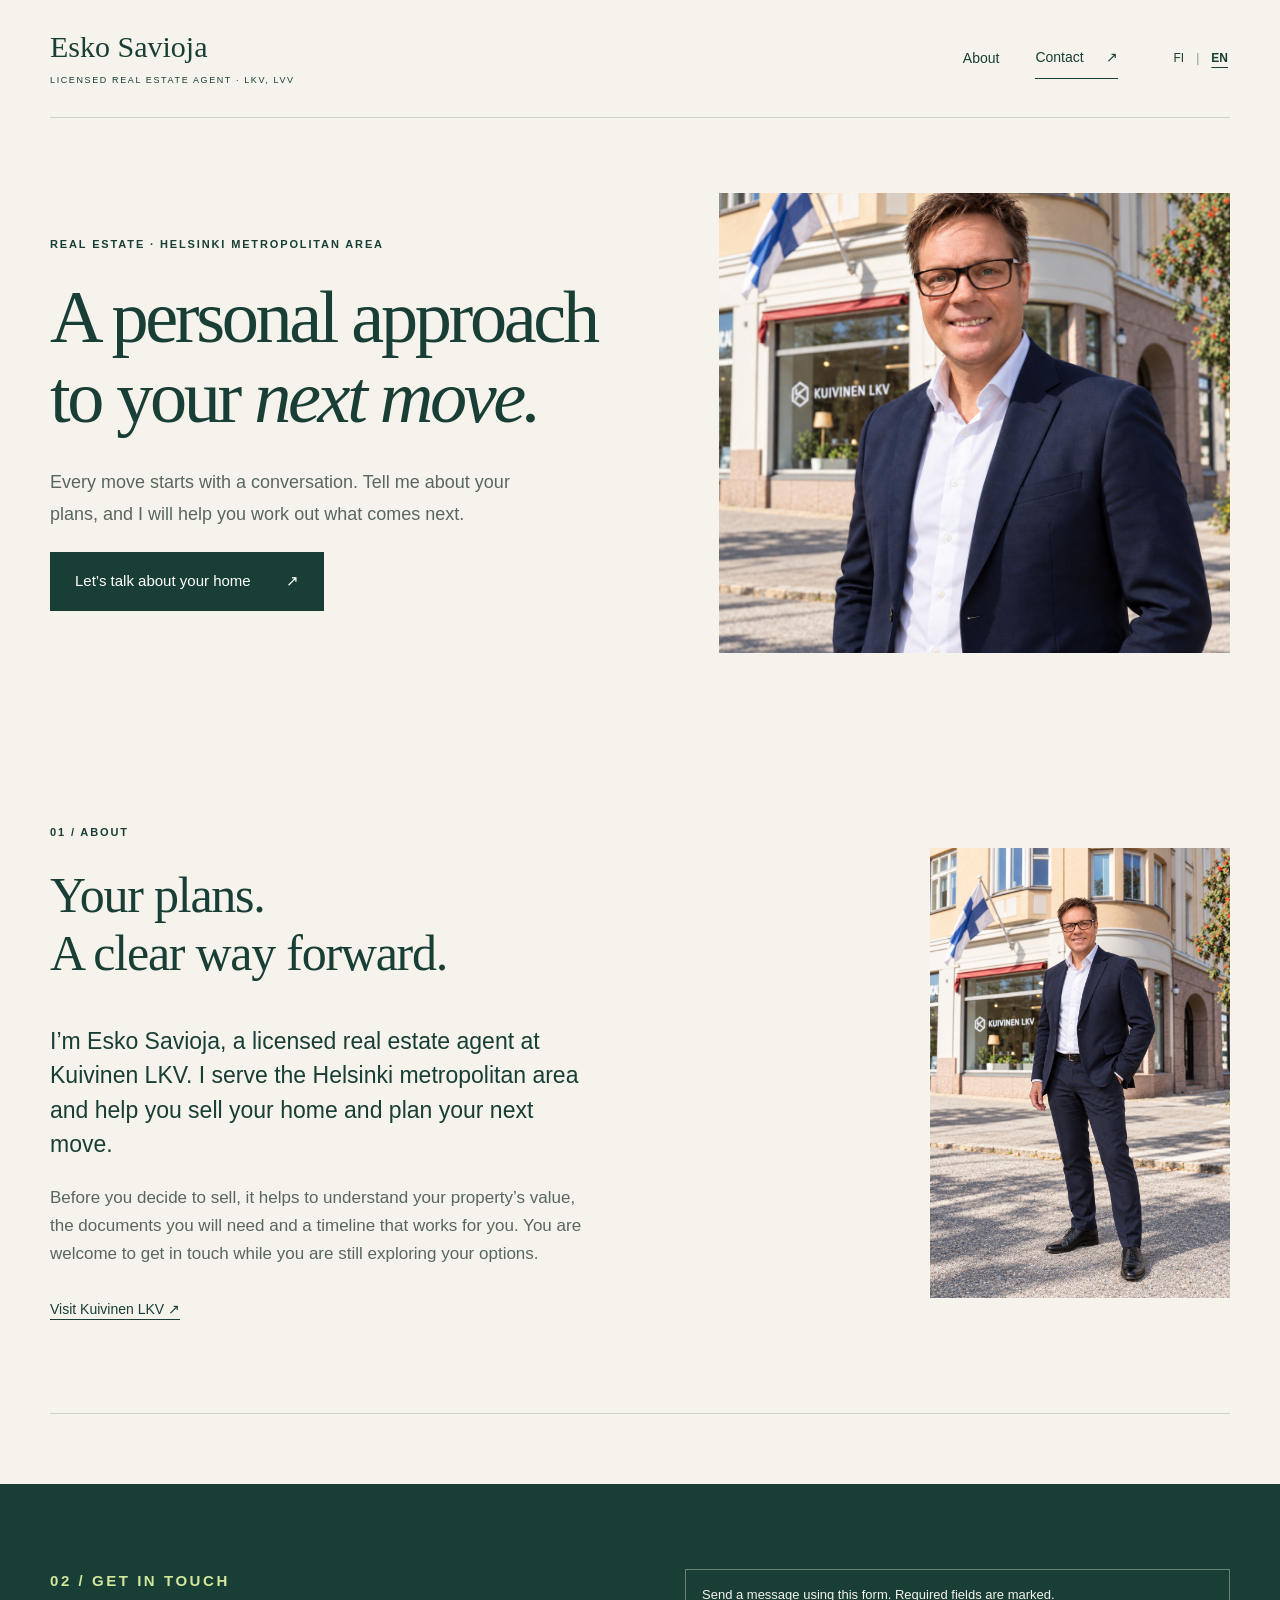
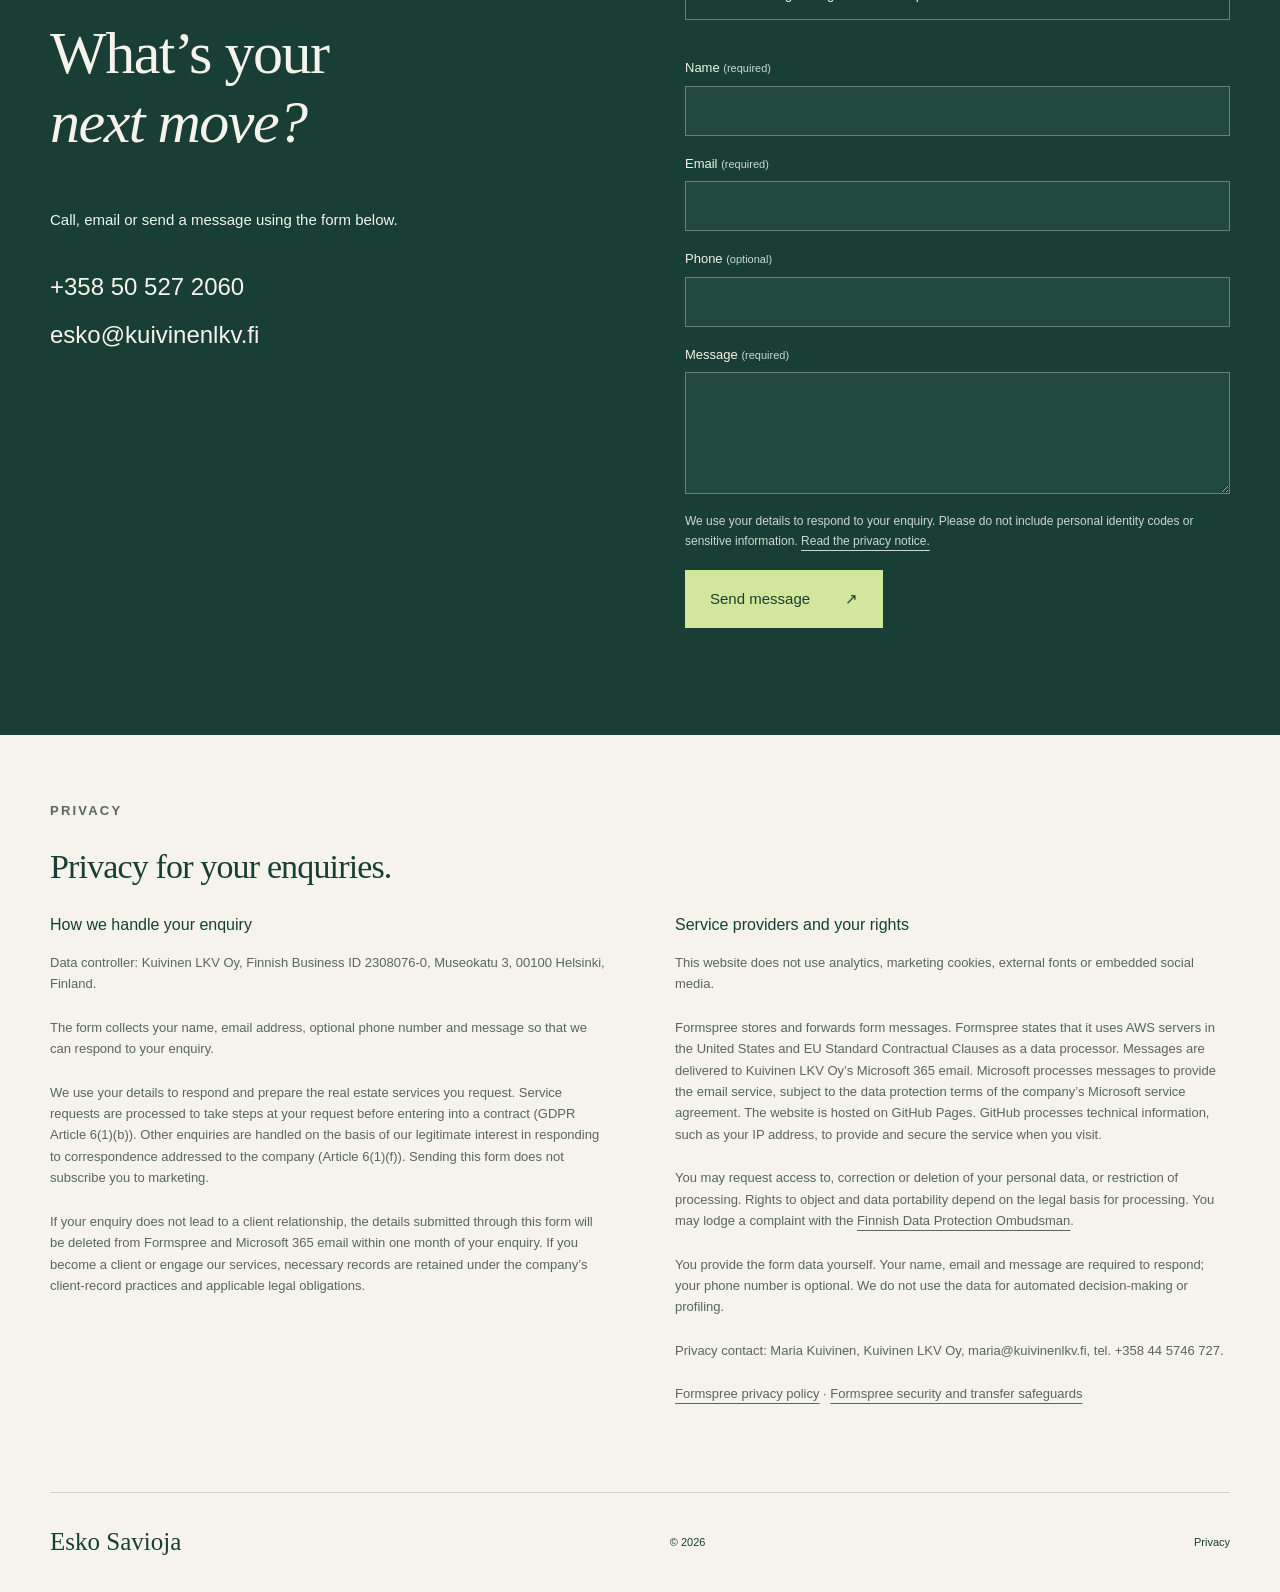
==== commit b0b6b574: "Add files via upload" ====
--- a/index.html
+++ b/index.html
@@ -1,77 +1,77 @@
 <!doctype html>
-<html lang="fi">
+<html lang="en">
 <head>
   <meta charset="utf-8">
   <meta name="viewport" content="width=device-width, initial-scale=1">
   <meta name="robots" content="index, follow">
-  <meta name="description" content="Kiinteistönvälittäjä Esko Savioja, LKV, LVV. Apua asunnon myyntiin ja kodin vaihtoon pääkaupunkiseudulla. Kuivinen LKV — ota yhteyttä.">
+  <meta name="description" content="Esko Savioja, licensed real estate agent at Kuivinen LKV. Help with selling your home and planning your next move in the Helsinki metropolitan area.">
   <meta name="theme-color" content="#183e35">
-  <meta property="og:title" content="Esko Savioja | Kiinteistönvälittäjä pääkaupunkiseudulla">
-  <meta property="og:description" content="Kiinteistönvälittäjä Esko Savioja, LKV, LVV. Apua asunnon myyntiin ja kodin vaihtoon pääkaupunkiseudulla. Kuivinen LKV — ota yhteyttä.">
+  <meta property="og:title" content="Esko Savioja | Real estate agent in Helsinki metropolitan area">
+  <meta property="og:description" content="Esko Savioja, licensed real estate agent at Kuivinen LKV. Help with selling your home and planning your next move in the Helsinki metropolitan area.">
   <meta property="og:type" content="website">
-  <meta property="og:locale" content="fi_FI">
-  <title>Esko Savioja | Kiinteistönvälittäjä pääkaupunkiseudulla</title>
-  <link rel="canonical" href="https://eskosavioja.com/">
+  <meta property="og:locale" content="en_GB">
+  <title>Esko Savioja | Real estate agent in Helsinki metropolitan area</title>
+  <link rel="canonical" href="https://eskosavioja.com/en/">
   <link rel="alternate" hreflang="fi" href="https://eskosavioja.com/">
   <link rel="alternate" hreflang="en" href="https://eskosavioja.com/en/">
   <link rel="alternate" hreflang="x-default" href="https://eskosavioja.com/">
-  <meta property="og:url" content="https://eskosavioja.com/">
-  <link rel="icon" href="favicon.svg" type="image/svg+xml">
-  <link rel="stylesheet" href="styles.css">
-  <script src="site-config.js" defer></script>
-  <script src="site.js" defer></script>
+  <meta property="og:url" content="https://eskosavioja.com/en/">
+  <link rel="icon" href="../favicon.svg" type="image/svg+xml">
+  <link rel="stylesheet" href="../styles.css">
+  <script src="../site-config.js" defer></script>
+  <script src="../site.js" defer></script>
   <meta property="og:image" content="https://eskosavioja.com/esko-savioja-ulkokuva.png">
   <meta property="og:image:alt" content="Esko Savioja — Kuivinen LKV">
   <meta name="twitter:card" content="summary_large_image">
-  <script type="application/ld+json">{"@context": "https://schema.org", "@graph": [{"@type": "Person", "@id": "https://eskosavioja.com/#esko", "name": "Esko Savioja", "url": "https://eskosavioja.com/", "image": "https://eskosavioja.com/esko-savioja-ulkokuva.png", "jobTitle": "Kiinteistönvälittäjä, LKV, LVV", "telephone": "+358505272060", "email": "esko@kuivinenlkv.fi", "worksFor": {"@type": "Organization", "name": "Kuivinen LKV Oy", "url": "https://kuivinenlkv.fi/"}}, {"@type": "ProfilePage", "@id": "https://eskosavioja.com/#page", "url": "https://eskosavioja.com/", "name": "Esko Savioja | Kiinteistönvälittäjä pääkaupunkiseudulla", "inLanguage": "fi", "mainEntity": {"@id": "https://eskosavioja.com/#esko"}}]}</script>
+  <script type="application/ld+json">{"@context": "https://schema.org", "@graph": [{"@type": "Person", "@id": "https://eskosavioja.com/#esko", "name": "Esko Savioja", "url": "https://eskosavioja.com/", "image": "https://eskosavioja.com/esko-savioja-ulkokuva.png", "jobTitle": "Licensed real estate agent, LKV, LVV", "telephone": "+358505272060", "email": "esko@kuivinenlkv.fi", "worksFor": {"@type": "Organization", "name": "Kuivinen LKV Oy", "url": "https://kuivinenlkv.fi/"}, "description": "A licensed real estate agent at Kuivinen LKV, serving the Helsinki metropolitan area."}, {"@type": "ProfilePage", "@id": "https://eskosavioja.com/en/#page", "url": "https://eskosavioja.com/en/", "name": "Esko Savioja | Real estate agent in Helsinki metropolitan area", "inLanguage": "en", "mainEntity": {"@id": "https://eskosavioja.com/#esko"}}]}</script>
 </head>
 <body>
-  <a class="skip" href="#sisalto">Siirry sisältöön</a>
+  <a class="skip" href="#sisalto">Skip to content</a>
   <header class="header wrap">
-    <a href="#" class="wordmark" aria-label="Esko Savioja, etusivu">Esko Savioja<span>KIINTEISTÖNVÄLITTÄJÄ · LKV, LVV</span></a>
-    <nav aria-label="Päävalikko"><a href="#esittely">Tutustu</a><a href="#yhteys" class="nav-cta">Ota yhteyttä <span aria-hidden="true">↗</span></a><span class="language-switch" aria-label="Kieli"><a href="./" lang="fi" aria-current="page">FI</a><span aria-hidden="true">|</span><a href="en/" lang="en" hreflang="en">EN</a></span></nav>
+    <a href="#" class="wordmark" aria-label="Esko Savioja, home">Esko Savioja<span>LICENSED REAL ESTATE AGENT · LKV, LVV</span></a>
+    <nav aria-label="Main navigation"><a href="#esittely">About</a><a href="#yhteys" class="nav-cta">Contact <span aria-hidden="true">↗</span></a><span class="language-switch" aria-label="Language"><a href="../" lang="fi" hreflang="fi">FI</a><span aria-hidden="true">|</span><a href="./" lang="en" aria-current="page">EN</a></span></nav>
   </header>
   <main id="sisalto">
     <section class="hero wrap" aria-labelledby="hero-title">
-      <div class="hero-copy"><p class="eyebrow">KIINTEISTÖNVÄLITYSTÄ · PÄÄKAUPUNKISEUTU</p>
-        <h1 id="hero-title">Oma ihminen<br>kodin <em>vaihtuessa.</em></h1>
-        <p class="lead">Kodin vaihtaminen alkaa keskustelusta. Kuuntelen suunnitelmasi ja autan hahmottamaan seuraavan askeleen.</p>
-        <a class="button" href="#yhteys">Keskustellaan kodistasi <span aria-hidden="true">↗</span></a>
+      <div class="hero-copy"><p class="eyebrow">REAL ESTATE · HELSINKI METROPOLITAN AREA</p>
+        <h1 id="hero-title">A personal approach<br>to your <em>next move.</em></h1>
+        <p class="lead">Every move starts with a conversation. Tell me about your plans, and I will help you work out what comes next.</p>
+        <a class="button" href="#yhteys">Let’s talk about your home <span aria-hidden="true">↗</span></a>
       </div>
       <figure class="portrait" id="portrait">
-        <img id="portrait-photo" src="esko-savioja-ulkokuva.png" alt="Esko Savioja Kuivinen LKV:n toimiston edustalla" width="1122" height="1402" fetchpriority="high">
+        <img id="portrait-photo" src="../esko-savioja-ulkokuva.png" alt="Esko Savioja outside the Kuivinen LKV office" width="1122" height="1402" fetchpriority="high">
       </figure>
     </section>
     <section id="esittely" class="intro wrap section" aria-labelledby="intro-title">
       <div class="intro-copy">
-      <div><p class="eyebrow">01 / TUTUSTUTAAN</p><h2 id="intro-title">Sinun suunnitelmasi.<br>Yhteinen suunta.</h2></div>
-      <div class="intro-text"><p class="large">Olen Esko Savioja, Kuivinen LKV:n kiinteistönvälittäjä pääkaupunkiseudulla. Autan asunnon myynnissä ja kodin vaihdossa.</p><p>Ennen myyntipäätöstä on hyvä selvittää kodin arvo, tarvittavat asiakirjat ja omaan tilanteeseen sopiva aikataulu. Voit ottaa yhteyttä jo suunnitteluvaiheessa.</p><a class="text-link" id="profile-link" href="https://kuivinenlkv.fi/">Tutustu Kuivinen LKV:hen <span aria-hidden="true">↗</span></a></div>
+      <div><p class="eyebrow">01 / ABOUT</p><h2 id="intro-title">Your plans.<br>A clear way forward.</h2></div>
+      <div class="intro-text"><p class="large">I’m Esko Savioja, a licensed real estate agent at Kuivinen LKV. I serve the Helsinki metropolitan area and help you sell your home and plan your next move.</p><p>Before you decide to sell, it helps to understand your property’s value, the documents you will need and a timeline that works for you. You are welcome to get in touch while you are still exploring your options.</p><a class="text-link" id="profile-link" href="https://kuivinenlkv.fi/">Visit Kuivinen LKV <span aria-hidden="true">↗</span></a></div>
       </div>
     <figure class="location-photo">
-      <img src="esko-savioja-kokovartalo.png" alt="Esko Savioja kokovartalokuvassa Kuivinen LKV:n toimiston edustalla" width="1024" height="1536" loading="lazy" decoding="async">
+      <img src="../esko-savioja-kokovartalo.png" alt="Full-length portrait of Esko Savioja outside the Kuivinen LKV office" width="1024" height="1536" loading="lazy" decoding="async">
     </figure>
     </section>
     <section id="yhteys" class="contact" aria-labelledby="contact-title"><div class="wrap contact-grid">
-      <div><p class="eyebrow">02 / OTA YHTEYTTÄ</p><h2 id="contact-title">Mitä sinulla<br>on <em>mielessä?</em></h2><p>Soita, lähetä sähköpostia tai jätä viesti lomakkeella.</p><address><a id="phone" href="tel:+358505272060">050 527 2060</a><a id="email" href="mailto:esko@kuivinenlkv.fi">esko@kuivinenlkv.fi</a></address></div>
+      <div><p class="eyebrow">02 / GET IN TOUCH</p><h2 id="contact-title">What’s your<br><em>next move?</em></h2><p>Call, email or send a message using the form below.</p><address><a id="phone" href="tel:+358505272060">+358 50 527 2060</a><a id="email" href="mailto:esko@kuivinenlkv.fi">esko@kuivinenlkv.fi</a></address></div>
       <form id="contact-form" method="post" aria-describedby="form-note">
-        <p id="form-note" class="form-note">Lähetä viesti oheisella lomakkeella. Pakolliset kentät on merkitty.</p>
-        <input type="hidden" name="language" value="fi">
-        <fieldset disabled id="form-fields"><legend class="sr-only">Yhteydenottolomake</legend>
-          <label for="name">Nimi <span>(pakollinen)</span></label><input id="name" name="name" autocomplete="name" maxlength="120" required>
-          <label for="email-field">Sähköposti <span>(pakollinen)</span></label><input id="email-field" name="email" type="email" autocomplete="email" maxlength="254" required>
-          <label for="phone-field">Puhelinnumero <span>(vapaaehtoinen)</span></label><input id="phone-field" name="phone" type="tel" autocomplete="tel" maxlength="40">
-          <label for="message">Viesti <span>(pakollinen)</span></label><textarea id="message" name="message" rows="4" maxlength="5000" required></textarea>
-          <div class="honeypot" aria-hidden="true"><label for="website">Jätä tämä tyhjäksi</label><input id="website" name="_gotcha" tabindex="-1" autocomplete="off"></div>
-          <p class="form-privacy">Käytämme tietojasi yhteydenottoosi vastaamiseen. Älä lähetä henkilötunnusta tai muita arkaluonteisia tietoja. <a href="#tietosuoja">Lue tietosuojatiedot.</a></p>
-          <button class="button light" type="submit" id="send">Lähetä viesti <span aria-hidden="true">↗</span></button>
+        <p id="form-note" class="form-note">Send a message using this form. Required fields are marked.</p>
+        <input type="hidden" name="language" value="en">
+        <fieldset disabled id="form-fields"><legend class="sr-only">Contact form</legend>
+          <label for="name">Name <span>(required)</span></label><input id="name" name="name" autocomplete="name" maxlength="120" required>
+          <label for="email-field">Email <span>(required)</span></label><input id="email-field" name="email" type="email" autocomplete="email" maxlength="254" required>
+          <label for="phone-field">Phone <span>(optional)</span></label><input id="phone-field" name="phone" type="tel" autocomplete="tel" maxlength="40">
+          <label for="message">Message <span>(required)</span></label><textarea id="message" name="message" rows="4" maxlength="5000" required></textarea>
+          <div class="honeypot" aria-hidden="true"><label for="website">Leave this blank</label><input id="website" name="_gotcha" tabindex="-1" autocomplete="off"></div>
+          <p class="form-privacy">We use your details to respond to your enquiry. Please do not include personal identity codes or sensitive information. <a href="#tietosuoja">Read the privacy notice.</a></p>
+          <button class="button light" type="submit" id="send">Send message <span aria-hidden="true">↗</span></button>
         </fieldset>
         <p id="form-status" role="status" aria-live="polite"></p>
       </form>
     </div></section>
-    <section id="tietosuoja" class="privacy wrap section" aria-labelledby="privacy-title"><p class="eyebrow">TIETOSUOJA</p><h2 id="privacy-title">Yhteydenottojen tietosuoja.</h2>
-      <div class="privacy-grid"><div><h3>Yhteydenoton käsittely</h3><p id="controller">Rekisterinpitäjä: Kuivinen LKV Oy, Y-tunnus 2308076-0, Museokatu 3, 00100 Helsinki.</p><p>Lomakkeella kerätään nimi, sähköposti, mahdollinen puhelinnumero ja viesti yhteydenottoosi vastaamiseksi.</p><p id="legal-basis">Tietoja käytetään yhteydenottoosi vastaamiseen ja pyytämiesi välityspalvelujen valmisteluun. Palvelupyyntöjen käsittely perustuu pyynnöstäsi tehtäviin sopimusta edeltäviin toimenpiteisiin (GDPR 6 artikla 1 b). Muissa tiedusteluissa perusteena on oikeutettu etu hoitaa yritykselle osoitettua yhteydenpitoa (6 artikla 1 f). Lomake ei liitä sinua markkinointilistalle.</p><p id="retention">Jos yhteydenotto ei johda asiakkuuteen, lomakkeella annetut tiedot poistetaan Formspreestä ja Microsoft 365 -sähköpostista viimeistään yhden kuukauden kuluttua yhteydenotosta. Jos yhteydenotto johtaa asiakkuuteen tai toimeksiantoon, tarpeellisten tietojen säilyttämisessä noudatetaan yrityksen asiakasrekisterin käytäntöjä ja sovellettavia lakisääteisiä velvoitteita.</p></div><div><h3>Palvelut ja oikeutesi</h3><p>Sivun oma toteutus ei käytä analytiikkaa, markkinointievästeitä, ulkoisia fontteja tai sosiaalisen median upotuksia.</p><p id="processors">Lomakevälittäjänä käytetään Formspreetä, joka tallentaa ja välittää viestin. Formspree ilmoittaa käyttävänsä Yhdysvalloissa sijaitsevia AWS-palvelimia ja EU:n vakiosopimuslausekkeita henkilötietojen käsittelijänä. Viesti toimitetaan Kuivinen LKV Oy:n Microsoft 365 -sähköpostiin. Microsoft käsittelee viestejä sähköpostipalvelun tuottamiseksi. Microsoft 365:n käsittelyyn sovelletaan yrityksen Microsoft-palvelusopimuksen tietosuojaehtoja. Sivusto julkaistaan GitHub Pagesissa. Sivupyynnön yhteydessä GitHub käsittelee teknisiä tietoja, kuten IP-osoitteen, palvelun tuottamista ja suojaamista varten.</p><p>Voit pyytää tietojesi tarkastamista, oikaisua tai poistamista ja käsittelyn rajoittamista. Vastustamis- ja siirto-oikeus riippuvat käsittelyperusteesta. Voit tehdä valituksen <a href="https://tietosuoja.fi/ilmoitus-tietosuojavaltuutetulle">tietosuojavaltuutetulle</a>.</p><p>Lomakkeen tiedot saadaan lähettäjältä. Nimi, sähköposti ja viesti tarvitaan vastaamista varten; puhelinnumeron antaminen on vapaaehtoista. Tietoja ei käytetä automaattiseen päätöksentekoon tai profilointiin.</p><p id="privacy-contact">Tietosuoja-asioiden yhteyshenkilö: Maria Kuivinen, Kuivinen LKV Oy, maria@kuivinenlkv.fi, puh. 044 5746 727.</p><p><a href="https://formspree.io/legal/privacy-policy/">Formspreen tietosuojakäytäntö</a> · <a href="https://formspree.io/security/">Formspreen tietoturva ja siirtojen suojatoimet</a></p></div></div>
+    <section id="tietosuoja" class="privacy wrap section" aria-labelledby="privacy-title"><p class="eyebrow">PRIVACY</p><h2 id="privacy-title">Privacy for your enquiries.</h2>
+      <div class="privacy-grid"><div><h3>How we handle your enquiry</h3><p id="controller">Data controller: Kuivinen LKV Oy, Finnish Business ID 2308076-0, Museokatu 3, 00100 Helsinki, Finland.</p><p>The form collects your name, email address, optional phone number and message so that we can respond to your enquiry.</p><p id="legal-basis">We use your details to respond and prepare the real estate services you request. Service requests are processed to take steps at your request before entering into a contract (GDPR Article 6(1)(b)). Other enquiries are handled on the basis of our legitimate interest in responding to correspondence addressed to the company (Article 6(1)(f)). Sending this form does not subscribe you to marketing.</p><p id="retention">If your enquiry does not lead to a client relationship, the details submitted through this form will be deleted from Formspree and Microsoft 365 email within one month of your enquiry. If you become a client or engage our services, necessary records are retained under the company’s client-record practices and applicable legal obligations.</p></div><div><h3>Service providers and your rights</h3><p>This website does not use analytics, marketing cookies, external fonts or embedded social media.</p><p id="processors">Formspree stores and forwards form messages. Formspree states that it uses AWS servers in the United States and EU Standard Contractual Clauses as a data processor. Messages are delivered to Kuivinen LKV Oy’s Microsoft 365 email. Microsoft processes messages to provide the email service, subject to the data protection terms of the company’s Microsoft service agreement. The website is hosted on GitHub Pages. GitHub processes technical information, such as your IP address, to provide and secure the service when you visit.</p><p>You may request access to, correction or deletion of your personal data, or restriction of processing. Rights to object and data portability depend on the legal basis for processing. You may lodge a complaint with the <a href="https://tietosuoja.fi/ilmoitus-tietosuojavaltuutetulle">Finnish Data Protection Ombudsman</a>.</p><p>You provide the form data yourself. Your name, email and message are required to respond; your phone number is optional. We do not use the data for automated decision-making or profiling.</p><p id="privacy-contact">Privacy contact: Maria Kuivinen, Kuivinen LKV Oy, maria@kuivinenlkv.fi, tel. +358 44 5746 727.</p><p><a href="https://formspree.io/legal/privacy-policy/">Formspree privacy policy</a> · <a href="https://formspree.io/security/">Formspree security and transfer safeguards</a></p></div></div>
     </section>
   </main>
-  <footer class="footer wrap"><a class="wordmark" href="#">Esko Savioja</a><span>© <span id="year">2026</span></span><a href="#tietosuoja">Tietosuoja</a></footer>
+  <footer class="footer wrap"><a class="wordmark" href="#">Esko Savioja</a><span>© <span id="year">2026</span></span><a href="#tietosuoja">Privacy</a></footer>
 </body>
 </html>
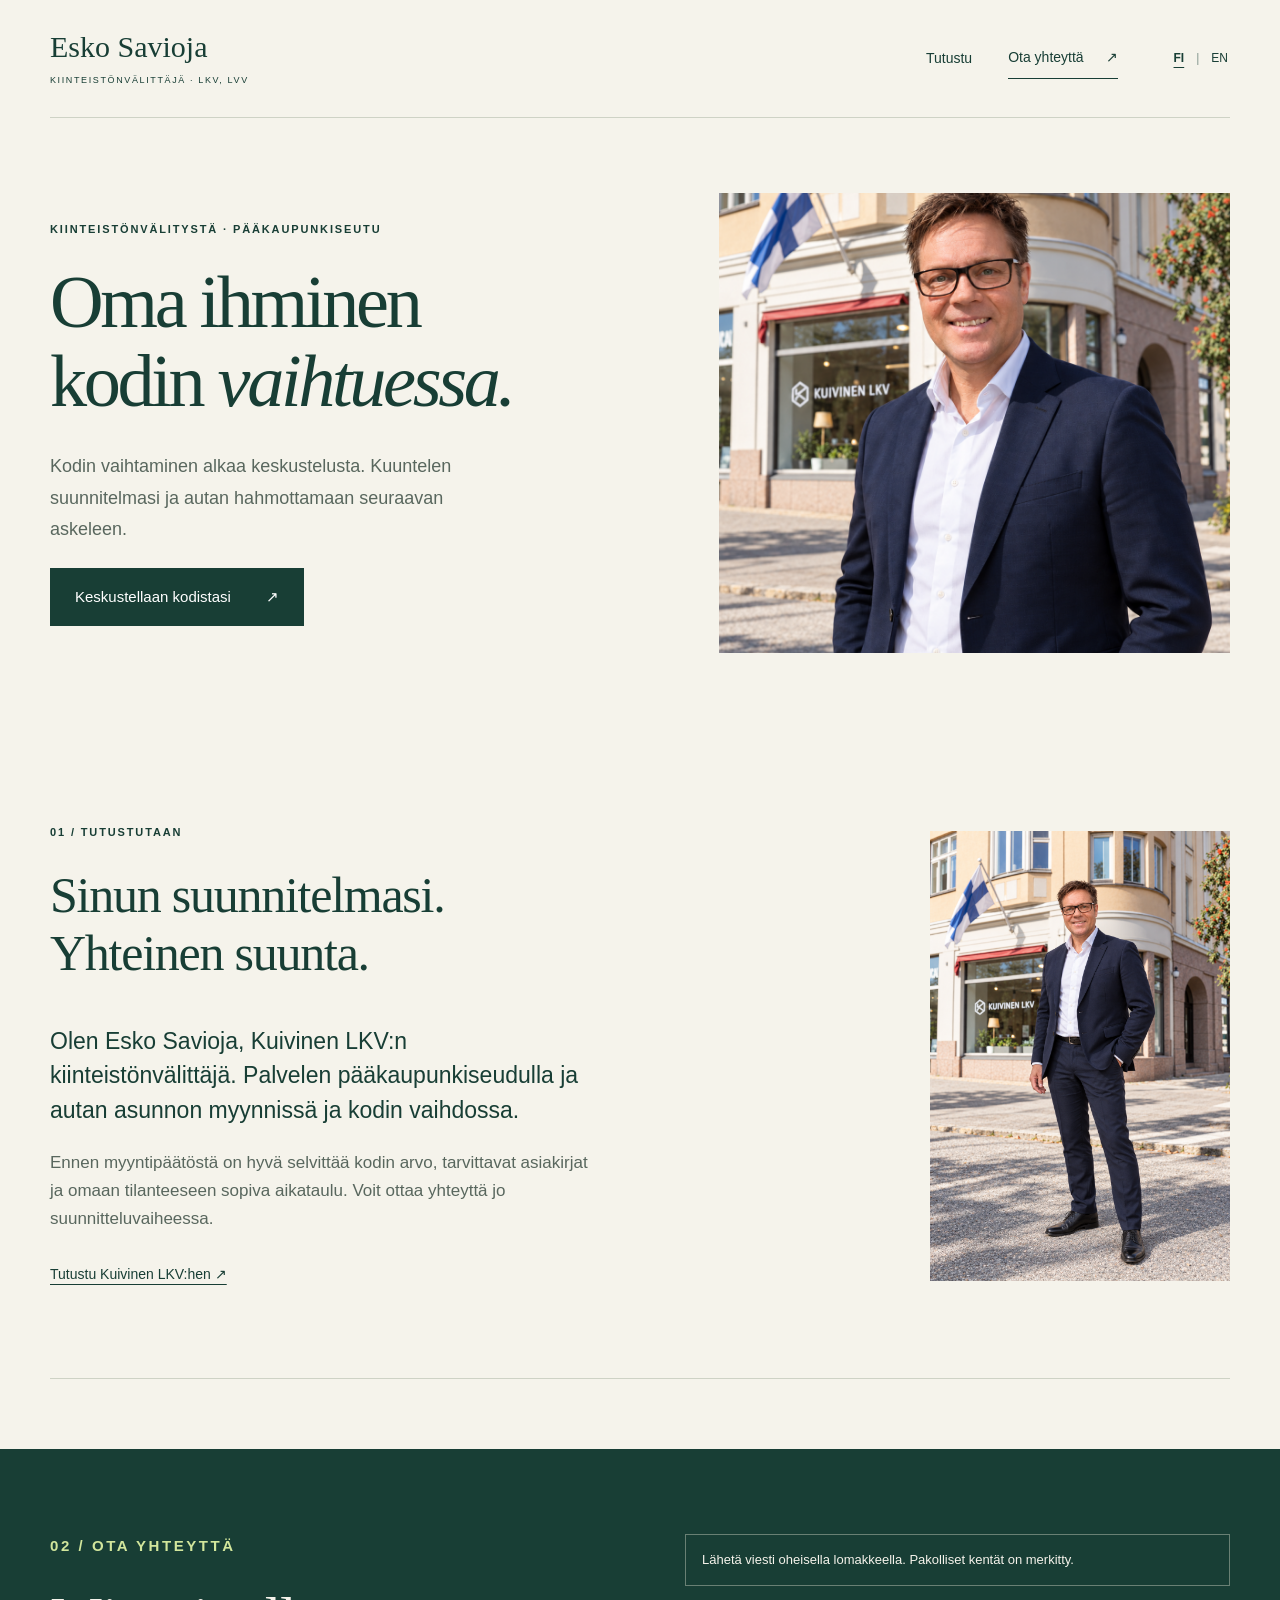
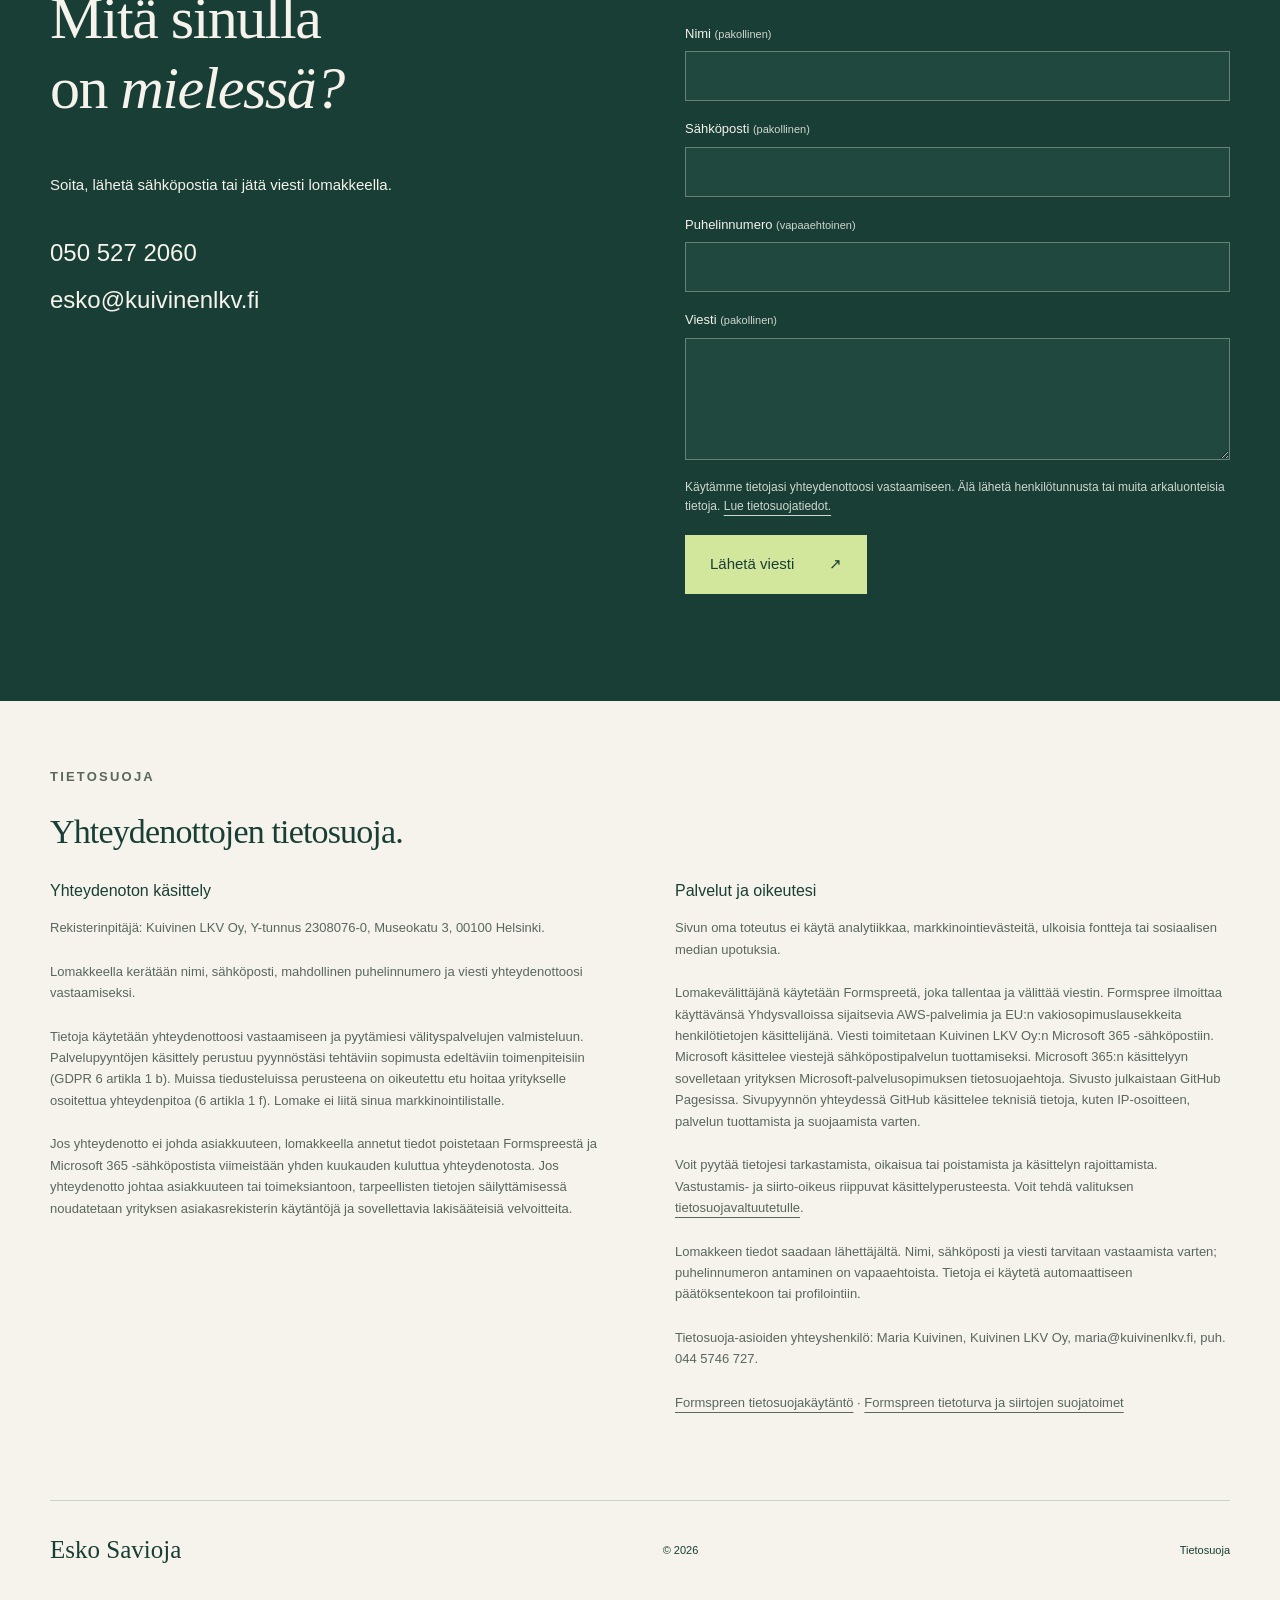
==== commit 9a3eb234: "Add files via upload" ====
--- a/index.html
+++ b/index.html
@@ -1,77 +1,77 @@
 <!doctype html>
-<html lang="en">
+<html lang="fi">
 <head>
   <meta charset="utf-8">
   <meta name="viewport" content="width=device-width, initial-scale=1">
   <meta name="robots" content="index, follow">
-  <meta name="description" content="Esko Savioja, licensed real estate agent at Kuivinen LKV. Help with selling your home and planning your next move in the Helsinki metropolitan area.">
+  <meta name="description" content="Kiinteistönvälittäjä Esko Savioja, LKV, LVV. Apua asunnon myyntiin ja kodin vaihtoon pääkaupunkiseudulla. Kuivinen LKV — ota yhteyttä.">
   <meta name="theme-color" content="#183e35">
-  <meta property="og:title" content="Esko Savioja | Real estate agent in Helsinki metropolitan area">
-  <meta property="og:description" content="Esko Savioja, licensed real estate agent at Kuivinen LKV. Help with selling your home and planning your next move in the Helsinki metropolitan area.">
+  <meta property="og:title" content="Esko Savioja | Kiinteistönvälittäjä pääkaupunkiseudulla">
+  <meta property="og:description" content="Kiinteistönvälittäjä Esko Savioja, LKV, LVV. Apua asunnon myyntiin ja kodin vaihtoon pääkaupunkiseudulla. Kuivinen LKV — ota yhteyttä.">
   <meta property="og:type" content="website">
-  <meta property="og:locale" content="en_GB">
-  <title>Esko Savioja | Real estate agent in Helsinki metropolitan area</title>
-  <link rel="canonical" href="https://eskosavioja.com/en/">
+  <meta property="og:locale" content="fi_FI">
+  <title>Esko Savioja | Kiinteistönvälittäjä pääkaupunkiseudulla</title>
+  <link rel="canonical" href="https://eskosavioja.com/">
   <link rel="alternate" hreflang="fi" href="https://eskosavioja.com/">
   <link rel="alternate" hreflang="en" href="https://eskosavioja.com/en/">
   <link rel="alternate" hreflang="x-default" href="https://eskosavioja.com/">
-  <meta property="og:url" content="https://eskosavioja.com/en/">
-  <link rel="icon" href="../favicon.svg" type="image/svg+xml">
-  <link rel="stylesheet" href="../styles.css">
-  <script src="../site-config.js" defer></script>
-  <script src="../site.js" defer></script>
+  <meta property="og:url" content="https://eskosavioja.com/">
+  <link rel="icon" href="favicon.svg" type="image/svg+xml">
+  <link rel="stylesheet" href="styles.css">
+  <script src="site-config.js" defer></script>
+  <script src="site.js" defer></script>
   <meta property="og:image" content="https://eskosavioja.com/esko-savioja-ulkokuva.png">
   <meta property="og:image:alt" content="Esko Savioja — Kuivinen LKV">
   <meta name="twitter:card" content="summary_large_image">
-  <script type="application/ld+json">{"@context": "https://schema.org", "@graph": [{"@type": "Person", "@id": "https://eskosavioja.com/#esko", "name": "Esko Savioja", "url": "https://eskosavioja.com/", "image": "https://eskosavioja.com/esko-savioja-ulkokuva.png", "jobTitle": "Licensed real estate agent, LKV, LVV", "telephone": "+358505272060", "email": "esko@kuivinenlkv.fi", "worksFor": {"@type": "Organization", "name": "Kuivinen LKV Oy", "url": "https://kuivinenlkv.fi/"}, "description": "A licensed real estate agent at Kuivinen LKV, serving the Helsinki metropolitan area."}, {"@type": "ProfilePage", "@id": "https://eskosavioja.com/en/#page", "url": "https://eskosavioja.com/en/", "name": "Esko Savioja | Real estate agent in Helsinki metropolitan area", "inLanguage": "en", "mainEntity": {"@id": "https://eskosavioja.com/#esko"}}]}</script>
+  <script type="application/ld+json">{"@context": "https://schema.org", "@graph": [{"@type": "Person", "@id": "https://eskosavioja.com/#esko", "name": "Esko Savioja", "url": "https://eskosavioja.com/", "image": "https://eskosavioja.com/esko-savioja-ulkokuva.png", "jobTitle": "Kiinteistönvälittäjä, LKV, LVV", "telephone": "+358505272060", "email": "esko@kuivinenlkv.fi", "worksFor": {"@type": "Organization", "name": "Kuivinen LKV Oy", "url": "https://kuivinenlkv.fi/"}, "description": "Kuivinen LKV:n kiinteistönvälittäjä pääkaupunkiseudulla."}, {"@type": "ProfilePage", "@id": "https://eskosavioja.com/#page", "url": "https://eskosavioja.com/", "name": "Esko Savioja | Kiinteistönvälittäjä pääkaupunkiseudulla", "inLanguage": "fi", "mainEntity": {"@id": "https://eskosavioja.com/#esko"}}]}</script>
 </head>
 <body>
-  <a class="skip" href="#sisalto">Skip to content</a>
+  <a class="skip" href="#sisalto">Siirry sisältöön</a>
   <header class="header wrap">
-    <a href="#" class="wordmark" aria-label="Esko Savioja, home">Esko Savioja<span>LICENSED REAL ESTATE AGENT · LKV, LVV</span></a>
-    <nav aria-label="Main navigation"><a href="#esittely">About</a><a href="#yhteys" class="nav-cta">Contact <span aria-hidden="true">↗</span></a><span class="language-switch" aria-label="Language"><a href="../" lang="fi" hreflang="fi">FI</a><span aria-hidden="true">|</span><a href="./" lang="en" aria-current="page">EN</a></span></nav>
+    <a href="#" class="wordmark" aria-label="Esko Savioja, etusivu">Esko Savioja<span>KIINTEISTÖNVÄLITTÄJÄ · LKV, LVV</span></a>
+    <nav aria-label="Päävalikko"><a href="#esittely">Tutustu</a><a href="#yhteys" class="nav-cta">Ota yhteyttä <span aria-hidden="true">↗</span></a><span class="language-switch" aria-label="Kieli"><a href="./" lang="fi" aria-current="page">FI</a><span aria-hidden="true">|</span><a href="en/" lang="en" hreflang="en">EN</a></span></nav>
   </header>
   <main id="sisalto">
     <section class="hero wrap" aria-labelledby="hero-title">
-      <div class="hero-copy"><p class="eyebrow">REAL ESTATE · HELSINKI METROPOLITAN AREA</p>
-        <h1 id="hero-title">A personal approach<br>to your <em>next move.</em></h1>
-        <p class="lead">Every move starts with a conversation. Tell me about your plans, and I will help you work out what comes next.</p>
-        <a class="button" href="#yhteys">Let’s talk about your home <span aria-hidden="true">↗</span></a>
+      <div class="hero-copy"><p class="eyebrow">KIINTEISTÖNVÄLITYSTÄ · PÄÄKAUPUNKISEUTU</p>
+        <h1 id="hero-title">Oma ihminen<br>kodin <em>vaihtuessa.</em></h1>
+        <p class="lead">Kodin vaihtaminen alkaa keskustelusta. Kuuntelen suunnitelmasi ja autan hahmottamaan seuraavan askeleen.</p>
+        <a class="button" href="#yhteys">Keskustellaan kodistasi <span aria-hidden="true">↗</span></a>
       </div>
       <figure class="portrait" id="portrait">
-        <img id="portrait-photo" src="../esko-savioja-ulkokuva.png" alt="Esko Savioja outside the Kuivinen LKV office" width="1122" height="1402" fetchpriority="high">
+        <img id="portrait-photo" src="esko-savioja-ulkokuva.png" alt="Esko Savioja Kuivinen LKV:n toimiston edustalla" width="1122" height="1402" fetchpriority="high">
       </figure>
     </section>
     <section id="esittely" class="intro wrap section" aria-labelledby="intro-title">
       <div class="intro-copy">
-      <div><p class="eyebrow">01 / ABOUT</p><h2 id="intro-title">Your plans.<br>A clear way forward.</h2></div>
-      <div class="intro-text"><p class="large">I’m Esko Savioja, a licensed real estate agent at Kuivinen LKV. I serve the Helsinki metropolitan area and help you sell your home and plan your next move.</p><p>Before you decide to sell, it helps to understand your property’s value, the documents you will need and a timeline that works for you. You are welcome to get in touch while you are still exploring your options.</p><a class="text-link" id="profile-link" href="https://kuivinenlkv.fi/">Visit Kuivinen LKV <span aria-hidden="true">↗</span></a></div>
+      <div><p class="eyebrow">01 / TUTUSTUTAAN</p><h2 id="intro-title">Sinun suunnitelmasi.<br>Yhteinen suunta.</h2></div>
+      <div class="intro-text"><p class="large">Olen Esko Savioja, Kuivinen LKV:n kiinteistönvälittäjä. Palvelen pääkaupunkiseudulla ja autan asunnon myynnissä ja kodin vaihdossa.</p><p>Ennen myyntipäätöstä on hyvä selvittää kodin arvo, tarvittavat asiakirjat ja omaan tilanteeseen sopiva aikataulu. Voit ottaa yhteyttä jo suunnitteluvaiheessa.</p><a class="text-link" id="profile-link" href="https://kuivinenlkv.fi/">Tutustu Kuivinen LKV:hen <span aria-hidden="true">↗</span></a></div>
       </div>
     <figure class="location-photo">
-      <img src="../esko-savioja-kokovartalo.png" alt="Full-length portrait of Esko Savioja outside the Kuivinen LKV office" width="1024" height="1536" loading="lazy" decoding="async">
+      <img src="esko-savioja-kokovartalo.png" alt="Esko Savioja kokovartalokuvassa Kuivinen LKV:n toimiston edustalla" width="1024" height="1536" loading="lazy" decoding="async">
     </figure>
     </section>
     <section id="yhteys" class="contact" aria-labelledby="contact-title"><div class="wrap contact-grid">
-      <div><p class="eyebrow">02 / GET IN TOUCH</p><h2 id="contact-title">What’s your<br><em>next move?</em></h2><p>Call, email or send a message using the form below.</p><address><a id="phone" href="tel:+358505272060">+358 50 527 2060</a><a id="email" href="mailto:esko@kuivinenlkv.fi">esko@kuivinenlkv.fi</a></address></div>
+      <div><p class="eyebrow">02 / OTA YHTEYTTÄ</p><h2 id="contact-title">Mitä sinulla<br>on <em>mielessä?</em></h2><p>Soita, lähetä sähköpostia tai jätä viesti lomakkeella.</p><address><a id="phone" href="tel:+358505272060">050 527 2060</a><a id="email" href="mailto:esko@kuivinenlkv.fi">esko@kuivinenlkv.fi</a></address></div>
       <form id="contact-form" method="post" aria-describedby="form-note">
-        <p id="form-note" class="form-note">Send a message using this form. Required fields are marked.</p>
-        <input type="hidden" name="language" value="en">
-        <fieldset disabled id="form-fields"><legend class="sr-only">Contact form</legend>
-          <label for="name">Name <span>(required)</span></label><input id="name" name="name" autocomplete="name" maxlength="120" required>
-          <label for="email-field">Email <span>(required)</span></label><input id="email-field" name="email" type="email" autocomplete="email" maxlength="254" required>
-          <label for="phone-field">Phone <span>(optional)</span></label><input id="phone-field" name="phone" type="tel" autocomplete="tel" maxlength="40">
-          <label for="message">Message <span>(required)</span></label><textarea id="message" name="message" rows="4" maxlength="5000" required></textarea>
-          <div class="honeypot" aria-hidden="true"><label for="website">Leave this blank</label><input id="website" name="_gotcha" tabindex="-1" autocomplete="off"></div>
-          <p class="form-privacy">We use your details to respond to your enquiry. Please do not include personal identity codes or sensitive information. <a href="#tietosuoja">Read the privacy notice.</a></p>
-          <button class="button light" type="submit" id="send">Send message <span aria-hidden="true">↗</span></button>
+        <p id="form-note" class="form-note">Lähetä viesti oheisella lomakkeella. Pakolliset kentät on merkitty.</p>
+        <input type="hidden" name="language" value="fi">
+        <fieldset disabled id="form-fields"><legend class="sr-only">Yhteydenottolomake</legend>
+          <label for="name">Nimi <span>(pakollinen)</span></label><input id="name" name="name" autocomplete="name" maxlength="120" required>
+          <label for="email-field">Sähköposti <span>(pakollinen)</span></label><input id="email-field" name="email" type="email" autocomplete="email" maxlength="254" required>
+          <label for="phone-field">Puhelinnumero <span>(vapaaehtoinen)</span></label><input id="phone-field" name="phone" type="tel" autocomplete="tel" maxlength="40">
+          <label for="message">Viesti <span>(pakollinen)</span></label><textarea id="message" name="message" rows="4" maxlength="5000" required></textarea>
+          <div class="honeypot" aria-hidden="true"><label for="website">Jätä tämä tyhjäksi</label><input id="website" name="_gotcha" tabindex="-1" autocomplete="off"></div>
+          <p class="form-privacy">Käytämme tietojasi yhteydenottoosi vastaamiseen. Älä lähetä henkilötunnusta tai muita arkaluonteisia tietoja. <a href="#tietosuoja">Lue tietosuojatiedot.</a></p>
+          <button class="button light" type="submit" id="send">Lähetä viesti <span aria-hidden="true">↗</span></button>
         </fieldset>
         <p id="form-status" role="status" aria-live="polite"></p>
       </form>
     </div></section>
-    <section id="tietosuoja" class="privacy wrap section" aria-labelledby="privacy-title"><p class="eyebrow">PRIVACY</p><h2 id="privacy-title">Privacy for your enquiries.</h2>
-      <div class="privacy-grid"><div><h3>How we handle your enquiry</h3><p id="controller">Data controller: Kuivinen LKV Oy, Finnish Business ID 2308076-0, Museokatu 3, 00100 Helsinki, Finland.</p><p>The form collects your name, email address, optional phone number and message so that we can respond to your enquiry.</p><p id="legal-basis">We use your details to respond and prepare the real estate services you request. Service requests are processed to take steps at your request before entering into a contract (GDPR Article 6(1)(b)). Other enquiries are handled on the basis of our legitimate interest in responding to correspondence addressed to the company (Article 6(1)(f)). Sending this form does not subscribe you to marketing.</p><p id="retention">If your enquiry does not lead to a client relationship, the details submitted through this form will be deleted from Formspree and Microsoft 365 email within one month of your enquiry. If you become a client or engage our services, necessary records are retained under the company’s client-record practices and applicable legal obligations.</p></div><div><h3>Service providers and your rights</h3><p>This website does not use analytics, marketing cookies, external fonts or embedded social media.</p><p id="processors">Formspree stores and forwards form messages. Formspree states that it uses AWS servers in the United States and EU Standard Contractual Clauses as a data processor. Messages are delivered to Kuivinen LKV Oy’s Microsoft 365 email. Microsoft processes messages to provide the email service, subject to the data protection terms of the company’s Microsoft service agreement. The website is hosted on GitHub Pages. GitHub processes technical information, such as your IP address, to provide and secure the service when you visit.</p><p>You may request access to, correction or deletion of your personal data, or restriction of processing. Rights to object and data portability depend on the legal basis for processing. You may lodge a complaint with the <a href="https://tietosuoja.fi/ilmoitus-tietosuojavaltuutetulle">Finnish Data Protection Ombudsman</a>.</p><p>You provide the form data yourself. Your name, email and message are required to respond; your phone number is optional. We do not use the data for automated decision-making or profiling.</p><p id="privacy-contact">Privacy contact: Maria Kuivinen, Kuivinen LKV Oy, maria@kuivinenlkv.fi, tel. +358 44 5746 727.</p><p><a href="https://formspree.io/legal/privacy-policy/">Formspree privacy policy</a> · <a href="https://formspree.io/security/">Formspree security and transfer safeguards</a></p></div></div>
+    <section id="tietosuoja" class="privacy wrap section" aria-labelledby="privacy-title"><p class="eyebrow">TIETOSUOJA</p><h2 id="privacy-title">Yhteydenottojen tietosuoja.</h2>
+      <div class="privacy-grid"><div><h3>Yhteydenoton käsittely</h3><p id="controller">Rekisterinpitäjä: Kuivinen LKV Oy, Y-tunnus 2308076-0, Museokatu 3, 00100 Helsinki.</p><p>Lomakkeella kerätään nimi, sähköposti, mahdollinen puhelinnumero ja viesti yhteydenottoosi vastaamiseksi.</p><p id="legal-basis">Tietoja käytetään yhteydenottoosi vastaamiseen ja pyytämiesi välityspalvelujen valmisteluun. Palvelupyyntöjen käsittely perustuu pyynnöstäsi tehtäviin sopimusta edeltäviin toimenpiteisiin (GDPR 6 artikla 1 b). Muissa tiedusteluissa perusteena on oikeutettu etu hoitaa yritykselle osoitettua yhteydenpitoa (6 artikla 1 f). Lomake ei liitä sinua markkinointilistalle.</p><p id="retention">Jos yhteydenotto ei johda asiakkuuteen, lomakkeella annetut tiedot poistetaan Formspreestä ja Microsoft 365 -sähköpostista viimeistään yhden kuukauden kuluttua yhteydenotosta. Jos yhteydenotto johtaa asiakkuuteen tai toimeksiantoon, tarpeellisten tietojen säilyttämisessä noudatetaan yrityksen asiakasrekisterin käytäntöjä ja sovellettavia lakisääteisiä velvoitteita.</p></div><div><h3>Palvelut ja oikeutesi</h3><p>Sivun oma toteutus ei käytä analytiikkaa, markkinointievästeitä, ulkoisia fontteja tai sosiaalisen median upotuksia.</p><p id="processors">Lomakevälittäjänä käytetään Formspreetä, joka tallentaa ja välittää viestin. Formspree ilmoittaa käyttävänsä Yhdysvalloissa sijaitsevia AWS-palvelimia ja EU:n vakiosopimuslausekkeita henkilötietojen käsittelijänä. Viesti toimitetaan Kuivinen LKV Oy:n Microsoft 365 -sähköpostiin. Microsoft käsittelee viestejä sähköpostipalvelun tuottamiseksi. Microsoft 365:n käsittelyyn sovelletaan yrityksen Microsoft-palvelusopimuksen tietosuojaehtoja. Sivusto julkaistaan GitHub Pagesissa. Sivupyynnön yhteydessä GitHub käsittelee teknisiä tietoja, kuten IP-osoitteen, palvelun tuottamista ja suojaamista varten.</p><p>Voit pyytää tietojesi tarkastamista, oikaisua tai poistamista ja käsittelyn rajoittamista. Vastustamis- ja siirto-oikeus riippuvat käsittelyperusteesta. Voit tehdä valituksen <a href="https://tietosuoja.fi/ilmoitus-tietosuojavaltuutetulle">tietosuojavaltuutetulle</a>.</p><p>Lomakkeen tiedot saadaan lähettäjältä. Nimi, sähköposti ja viesti tarvitaan vastaamista varten; puhelinnumeron antaminen on vapaaehtoista. Tietoja ei käytetä automaattiseen päätöksentekoon tai profilointiin.</p><p id="privacy-contact">Tietosuoja-asioiden yhteyshenkilö: Maria Kuivinen, Kuivinen LKV Oy, maria@kuivinenlkv.fi, puh. 044 5746 727.</p><p><a href="https://formspree.io/legal/privacy-policy/">Formspreen tietosuojakäytäntö</a> · <a href="https://formspree.io/security/">Formspreen tietoturva ja siirtojen suojatoimet</a></p></div></div>
     </section>
   </main>
-  <footer class="footer wrap"><a class="wordmark" href="#">Esko Savioja</a><span>© <span id="year">2026</span></span><a href="#tietosuoja">Privacy</a></footer>
+  <footer class="footer wrap"><a class="wordmark" href="#">Esko Savioja</a><span>© <span id="year">2026</span></span><a href="#tietosuoja">Tietosuoja</a></footer>
 </body>
 </html>
